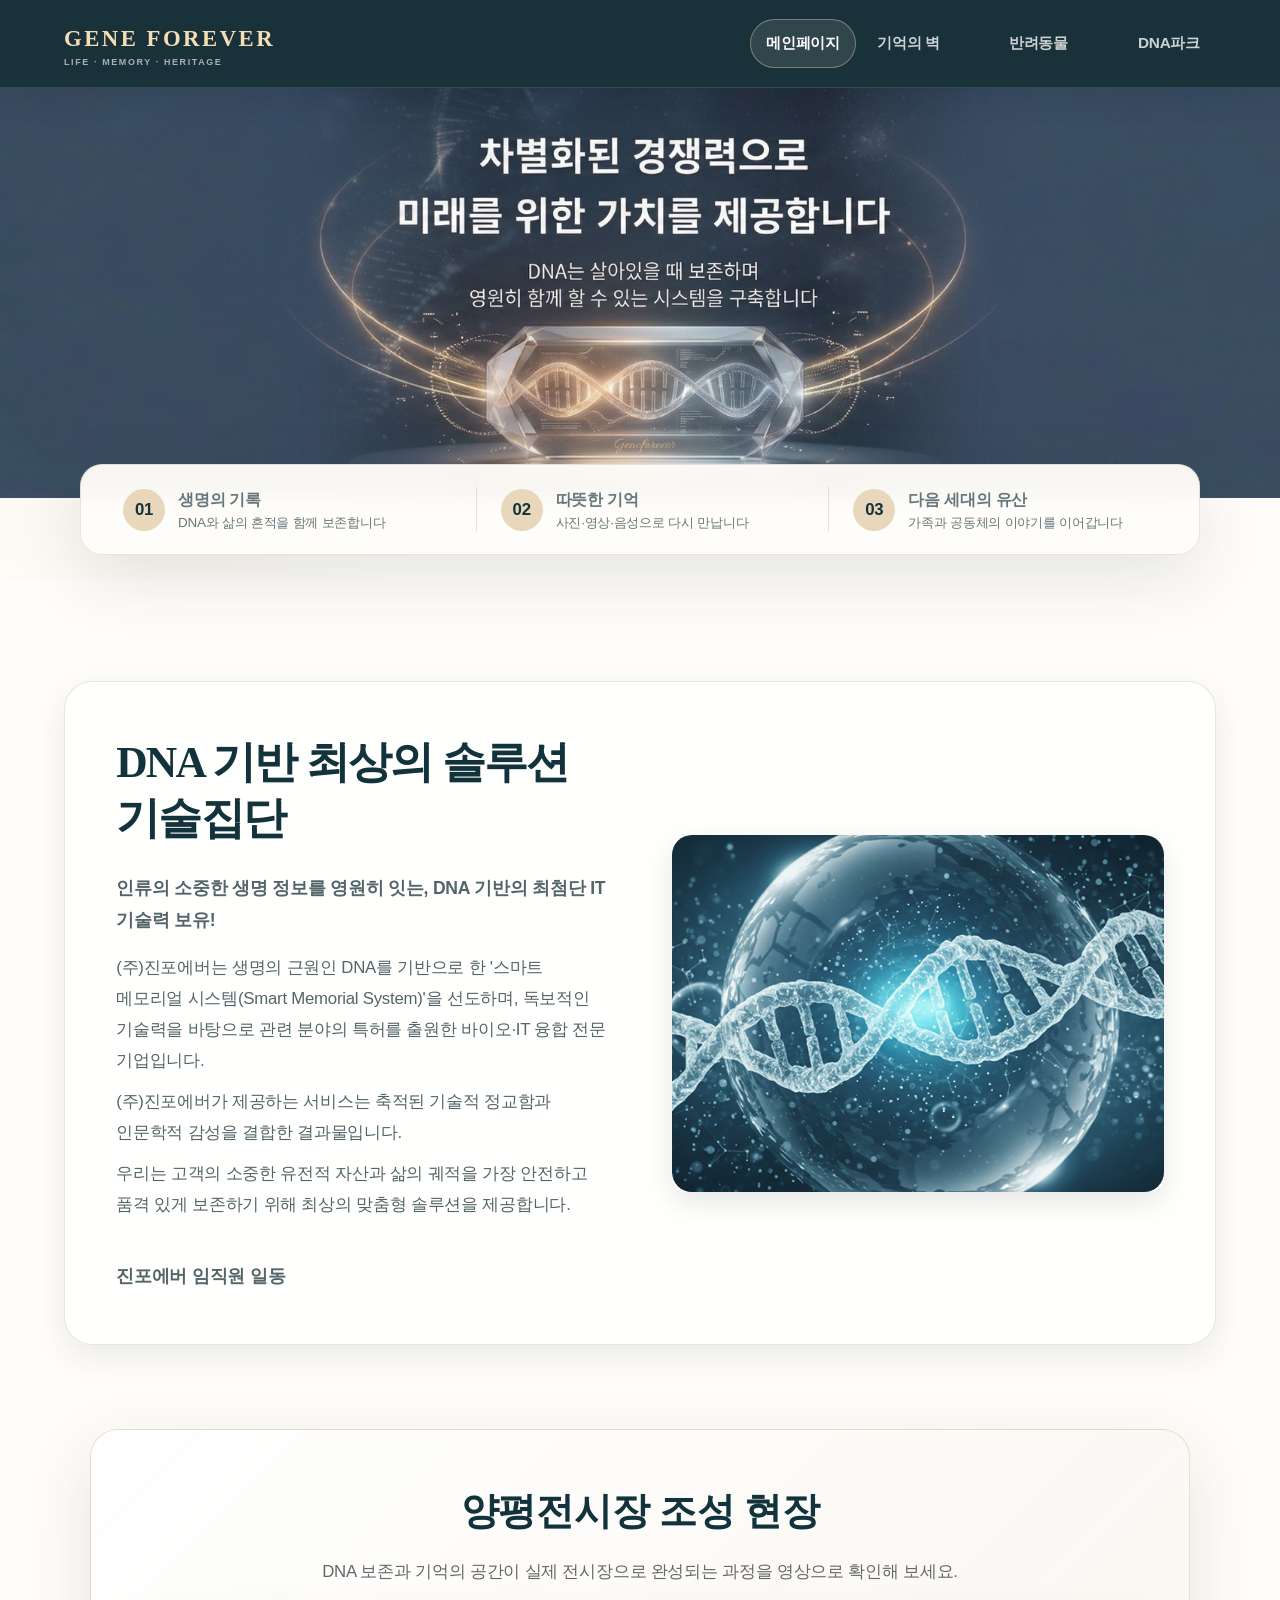
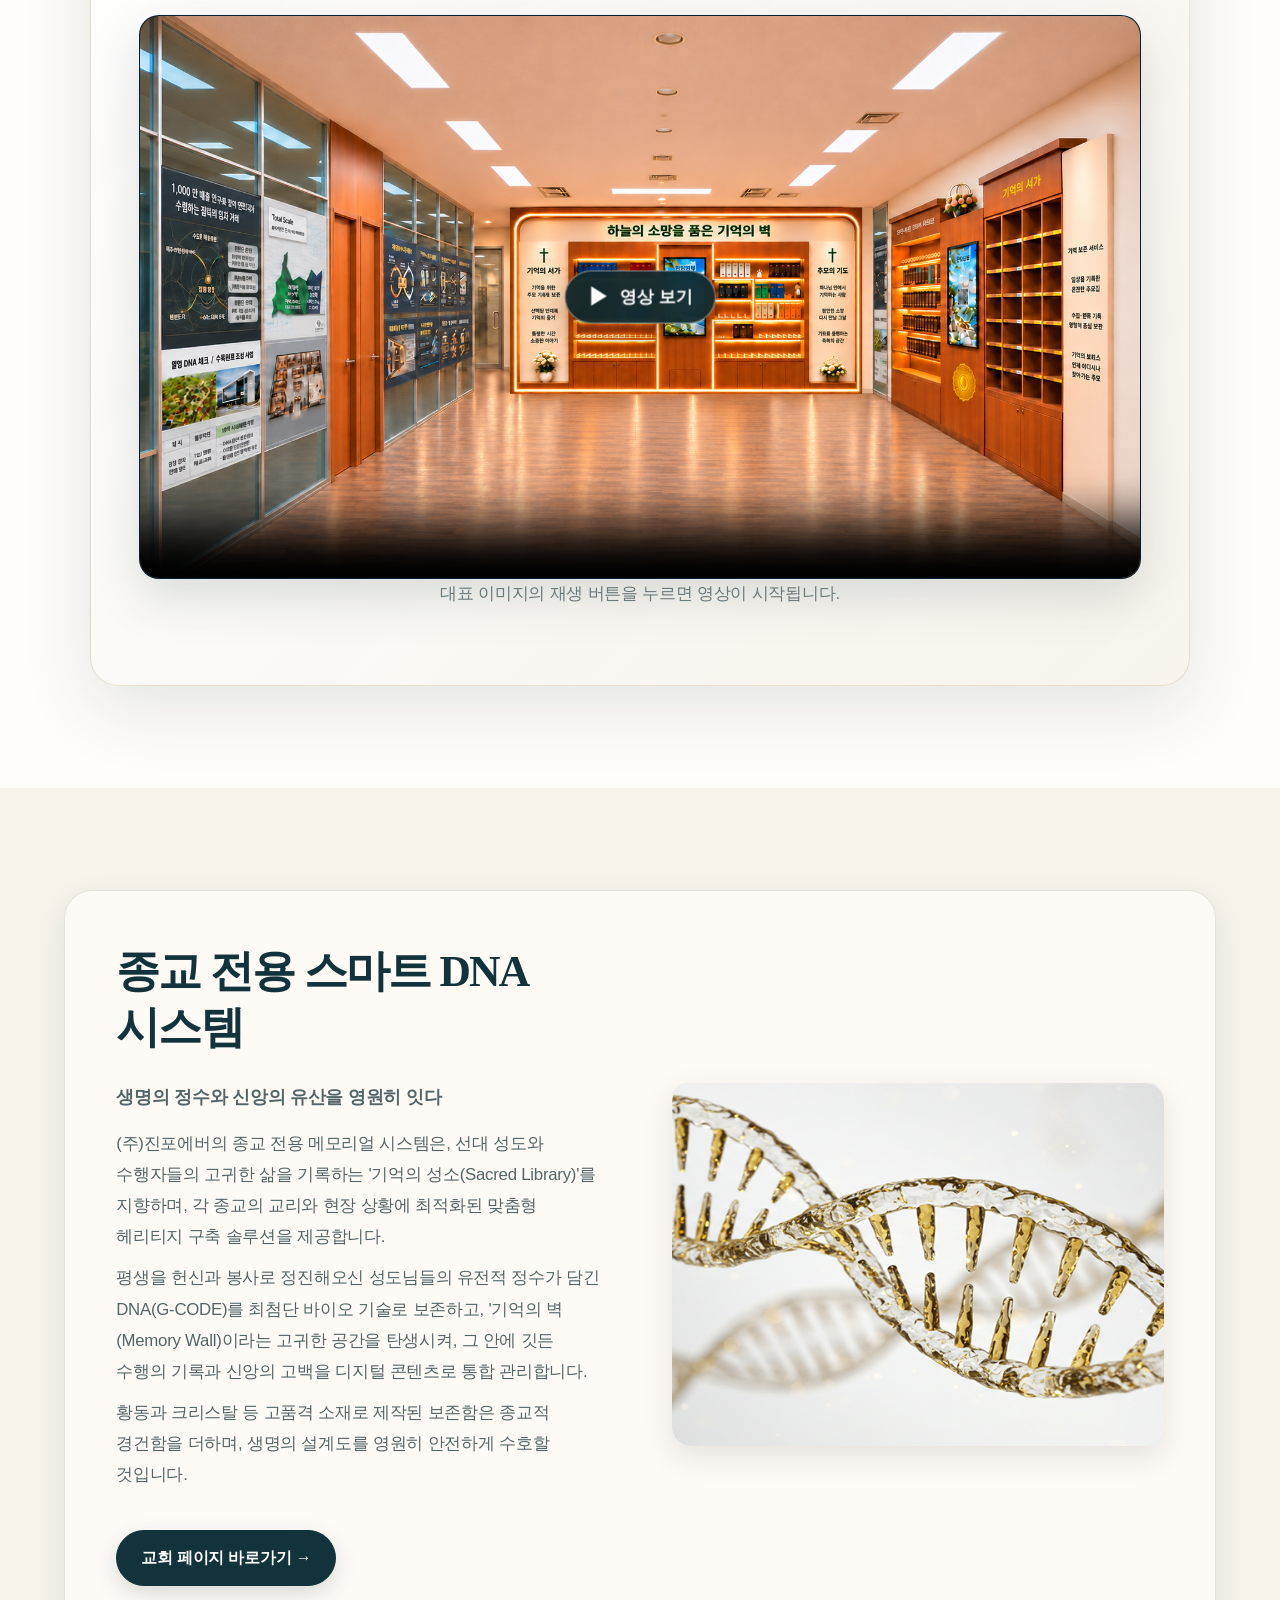
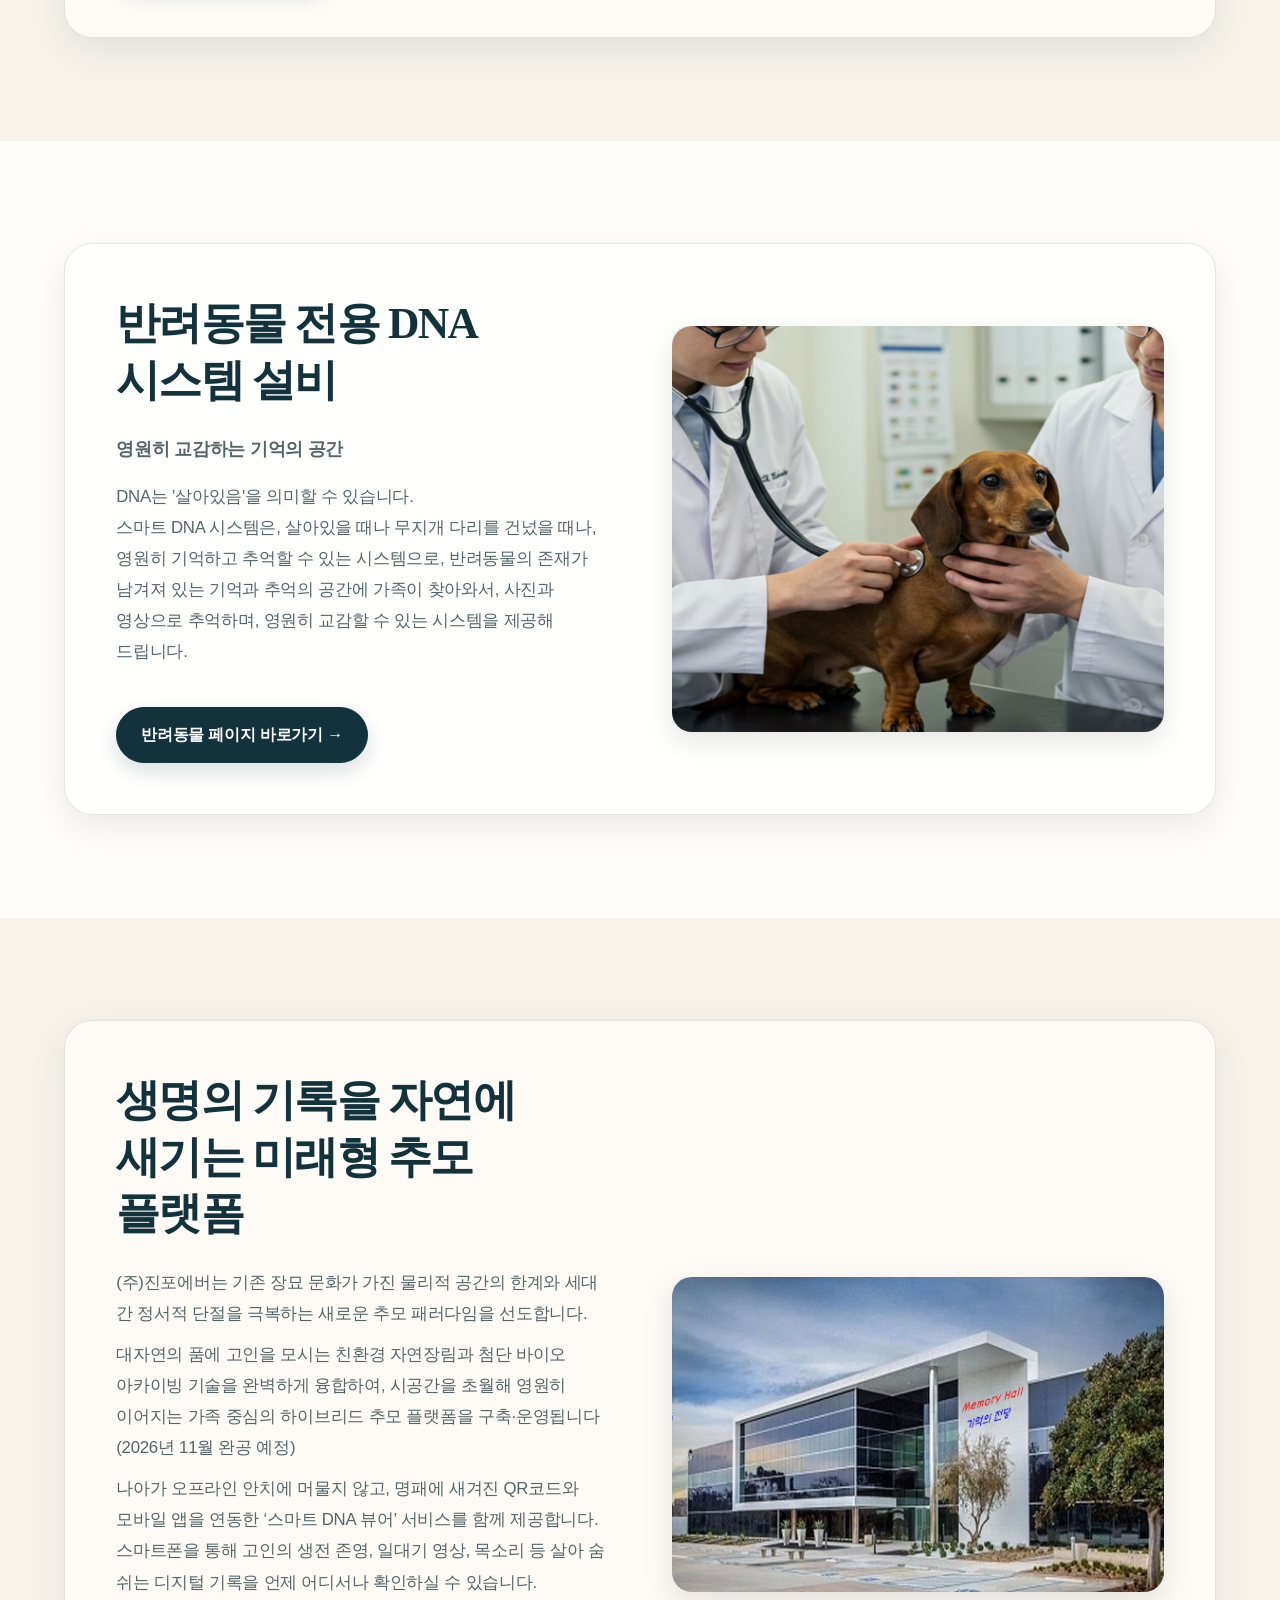
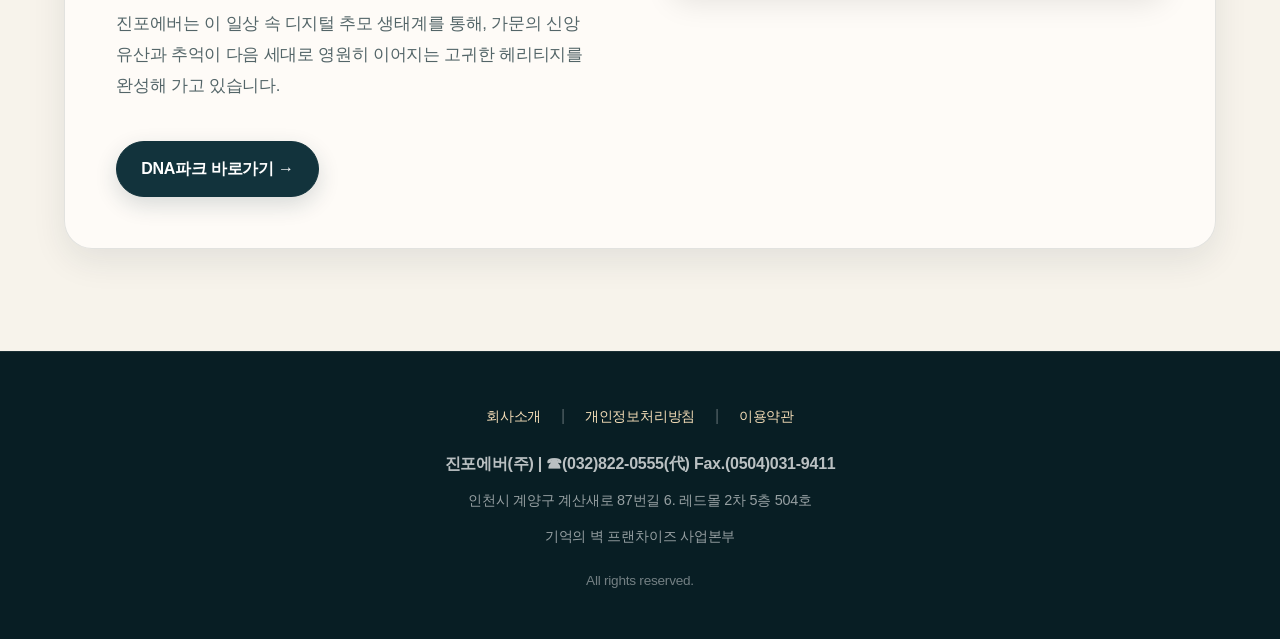
==== pages/index.html @ cd7dd0f2 "Compact temple preservation cards" ====
<!DOCTYPE html>
<html lang="ko">
<head>
    <meta charset="UTF-8">
    <meta name="viewport" content="width=device-width, initial-scale=1.0">
    <meta name="color-scheme" content="light">
    <title>메인페이지 | GENE FOREVER</title>
    <style>
        /* 기본 스타일 및 색상 정의 (기존 기독교 홈페이지 테마 유지) */
        :root {
            --primary-navy: #002347;
            --accent-gold: #C5A059;
            --text-dark: #333;
            --bg-light: #f8f9fa;
            --white: #ffffff;
        }

        * {
            margin: 0;
            padding: 0;
            box-sizing: border-box;
        }

        body {
            font-family: 'Pretendard', -apple-system, BlinkMacSystemFont, "Segoe UI", Roboto, "Helvetica Neue", Arial, sans-serif;
            line-height: 1.6;
            color: var(--text-dark);
            background-color: var(--white);
        }

        /* 헤더 섹션 */
        header {
            background-color: var(--primary-navy);
            padding: 1rem 5%;
            display: flex;
            justify-content: space-between;
            align-items: center;
            position: fixed;
            width: 100%;
            top: 0;
            z-index: 1000;
            box-shadow: 0 2px 10px rgba(0,0,0,0.1);
        }

        .logo {
            color: var(--accent-gold);
            font-size: 1.5rem; 
            font-weight: bold;
            text-decoration: none;
        }

        nav a {
            color: var(--white);
            text-decoration: none;
            margin-left: 2rem;
            font-size: 0.95rem;
            transition: color 0.3s;
        }

        nav a:hover {
            color: var(--accent-gold);
        }

        /* 메인 비주얼 (Hero) */
        .hero {
            width: 100%;
            padding-top: 70px; 
            background-color: #27374D; 
            text-align: center;
        }
        
        .hero img {
            width: 100%;
            height: auto;
            display: block;
        }

        /* 섹션 공통 스타일 */
        section {
            padding: 80px 10%;
        }

        .section-title {
            text-align: center;
            font-size: 2.2rem;
            color: var(--primary-navy);
            margin-bottom: 3rem;
            position: relative;
        }

        .section-title::after {
            content: '';
            display: block;
            width: 50px;
            height: 3px;
            background: var(--accent-gold);
            margin: 15px auto 0;
        }

        /* 소개 그리드 */
        .intro-grid {
            display: grid;
            grid-template-columns: 1fr 1fr;
            gap: 40px;
            align-items: center;
        }

        .intro-text h3 {
            color: var(--accent-gold);
            margin-bottom: 1rem;
            font-size: 1.5rem;
        }

        /* 대표 이미지와 재생 버튼을 보여주는 소개 영상 */
        .featured-video-block {
            max-width: 1100px;
            margin: 70px auto 0;
            text-align: center;
        }

        .featured-video-block h3 {
            color: var(--primary-navy);
            font-size: 2rem;
            margin-bottom: 12px;
            word-break: keep-all;
        }

        .featured-video-block > p {
            color: #666;
            font-size: 1.05rem;
            margin: 0 auto 28px;
            max-width: 760px;
            word-break: keep-all;
        }

        .featured-video-shell {
            position: relative;
            overflow: hidden;
            border-radius: 18px;
            background: #071c32;
            box-shadow: 0 14px 36px rgba(0, 35, 71, 0.16);
        }

        .featured-video {
            display: block;
            width: 100%;
            aspect-ratio: 16 / 9;
            background: #071c32;
            object-fit: contain;
        }

        .featured-video-play {
            position: absolute;
            top: 50%;
            left: 50%;
            transform: translate(-50%, -50%);
            display: inline-flex;
            align-items: center;
            gap: 10px;
            padding: 15px 24px;
            border: 2px solid rgba(255,255,255,0.75);
            border-radius: 999px;
            background: rgba(0, 35, 71, 0.88);
            color: #fff;
            font-size: 1.05rem;
            font-weight: bold;
            cursor: pointer;
            box-shadow: 0 8px 24px rgba(0,0,0,0.28);
            transition: transform 0.2s ease, background 0.2s ease;
        }

        .featured-video-play:hover {
            transform: translate(-50%, -50%) scale(1.04);
            background: rgba(197, 160, 89, 0.96);
        }

        .featured-video-play:focus-visible {
            outline: 3px solid #fff;
            outline-offset: 3px;
        }

        .featured-video-play[hidden] {
            display: none;
        }

        .featured-video-play-icon {
            font-size: 1.35rem;
            line-height: 1;
        }

        .featured-video-note {
            margin-top: 14px;
            color: #777;
            font-size: 0.92rem;
        }

        /* 💡 팝업(모달) 공통 스타일 추가 */
        .modal-overlay {
            display: none;
            position: fixed;
            top: 0;
            left: 0;
            width: 100%;
            height: 100%;
            background-color: rgba(0, 0, 0, 0.6);
            z-index: 9999;
            align-items: center;
            justify-content: center;
            opacity: 0;
            transition: opacity 0.3s ease;
        }

        .modal-overlay.show {
            display: flex;
            opacity: 1;
        }

        .modal-content {
            background-color: var(--white);
            padding: 40px;
            border-radius: 15px;
            width: 90%;
            max-width: 650px;
            max-height: 80vh;
            overflow-y: auto;
            position: relative;
            box-shadow: 0 20px 50px rgba(0,0,0,0.2);
            transform: translateY(-20px);
            transition: transform 0.3s ease;
        }

        .modal-overlay.show .modal-content {
            transform: translateY(0);
        }

        .modal-close {
            position: absolute;
            top: 20px;
            right: 25px;
            font-size: 2rem;
            color: #999;
            cursor: pointer;
            transition: color 0.3s;
            line-height: 1;
        }

        .modal-close:hover {
            color: var(--primary-navy);
        }

        .modal-body {
            font-size: 0.95rem;
            color: #555;
            line-height: 1.8;
            text-align: left;
        }

        .modal-body h4 {
            color: var(--primary-navy);
            margin-top: 25px;
            margin-bottom: 10px;
            font-size: 1.1rem;
        }

        /* 푸터 */
        footer {
            background-color: var(--primary-navy);
            color: var(--white);
            padding: 40px 10%;
            text-align: center;
        }

        @media (max-width: 768px) {
    /* 1. 헤더 영역을 세로(column)로 정렬하여 로고와 메뉴를 위아래로 분리 */
    header {
        flex-direction: column;
        padding: 15px 5%;
    }

    /* 2. 로고 하단 여백 추가 및 폰트 사이즈 미세조정 */
    .logo {
        margin-bottom: 12px;
        font-size: 1.4rem;
    }

    /* 3. 메뉴 링크들을 감싸서 중앙 정렬하고 겹치지 않게 gap 설정 */
    nav {
        display: flex;
        flex-wrap: wrap;
        justify-content: center;
        gap: 15px;
        width: 100%;
    }

    /* 4. 기존 PC 버전에 있던 왼쪽 여백 제거 */
    nav a {
        margin-left: 0;
    }

    /* 5. 헤더 높이가 커진 만큼 메인 이미지(hero)가 가려지지 않게 상단 여백 확보 */
    .hero {
        padding-top: 120px;
    }

    section {
        padding: 56px 5% !important;
    }

    section > div[style*="grid-template-columns"] {
        grid-template-columns: 1fr !important;
        gap: 24px !important;
    }

    section > div[style*="grid-template-columns"] h2 {
        font-size: 1.65rem !important;
        margin-bottom: 16px !important;
    }

    section > div[style*="grid-template-columns"] p {
        font-size: 1rem !important;
        line-height: 1.7 !important;
    }

    section > div[style*="grid-template-columns"] a[style*="inline-block"] {
        display: block !important;
        width: 100%;
        text-align: center;
    }

    footer > div {
        flex-wrap: wrap;
        gap: 10px !important;
    }

    .modal-content {
        padding: 28px 20px;
    }

    .featured-video-block {
        margin-top: 45px;
    }

    .featured-video-block h3 {
        font-size: 1.55rem;
    }

    /* 기존에 있던 다른 모바일 코드들(intro-grid 등)은 이 아래에 유지됩니다 */
    .intro-grid { grid-template-columns: 1fr !important; }
    .intro-grid.reverse { direction: ltr; }
}
    </style>
    <link rel="stylesheet" href="../assets/css/renewal.css?v=20261122-9">
</head>
<body class="renewal page-home">

    <header>
        <a href="index.html" class="logo">GENE FOREVER</a>
        <nav>
            <a href="#home" style="color: var(--accent-gold);">메인페이지</a>
            <details class="nav-memory">
                <summary>기억의 벽</summary>
                <div class="nav-memory-menu">
                    <a href="교회페이지.html">교회</a>
                    <a href="사찰페이지.html">사찰</a>
                </div>
            </details>
            <a href="반려동물.html">반려동물</a>
            <a href="DNA파크.html">DNA파크</a>
        </nav>
    </header>

    <div class="hero" id="home">
        <img src="../assets/images/브랜드dna앞부분.png" alt="차별화된 경쟁력으로 미래를 위한 가치를 제공합니다. 제네버는 살아 있을 때 DNA를 실물 형태로 보존하여 영원히 함께 할 수 있는 시스템을 설비해드립니다.">
    </div>

    <div class="trust-strip" aria-label="진포에버 핵심 가치">
        <div class="trust-item">
            <span class="trust-icon" aria-hidden="true">01</span>
            <span><strong>생명의 기록</strong><span>DNA와 삶의 흔적을 함께 보존합니다</span></span>
        </div>
        <div class="trust-item">
            <span class="trust-icon" aria-hidden="true">02</span>
            <span><strong>따뜻한 기억</strong><span>사진·영상·음성으로 다시 만납니다</span></span>
        </div>
        <div class="trust-item">
            <span class="trust-icon" aria-hidden="true">03</span>
            <span><strong>다음 세대의 유산</strong><span>가족과 공동체의 이야기를 이어갑니다</span></span>
        </div>
    </div>

    <!-- 기업 소개 -->
<section id="about" style="background-color: var(--white); padding: 80px 5%;">
        <div style="display: grid; grid-template-columns: 1fr 1fr; gap: 50px; align-items: center;">
            
            <div style="display: flex; flex-direction: column; justify-content: center;">
                <h2 style="font-size: 2.2rem; color: #000; margin-bottom: 25px; line-height: 1.4; font-weight: bold; word-break: keep-all;">
                    DNA 기반 최상의 솔루션 기술집단
                </h2>
                
                <p style="font-size: 1.1rem; font-weight: bold; color: #000; margin-bottom: 15px; word-break: keep-all;">
                    인류의 소중한 생명 정보를 영원히 잇는, DNA 기반의 최첨단 IT 기술력 보유!
                </p>
                
                <p style="font-size: 1.05rem; margin-bottom: 10px; line-height: 1.8; color: #333;">
                    (주)진포에버는 생명의 근원인 DNA를 기반으로 한 '스마트 메모리얼 시스템(Smart Memorial System)'을 선도하며, 독보적인 기술력을 바탕으로 관련 분야의 특허를 출원한 바이오·IT 융합 전문 기업입니다.
                </p>
                <p style="font-size: 1.05rem; margin-bottom: 10px; line-height: 1.8; color: #333;">
                    (주)진포에버가 제공하는 서비스는 축적된 기술적 정교함과 인문학적 감성을 결합한 결과물입니다.
                </p>
                <p style="font-size: 1.05rem; margin-bottom: 30px; line-height: 1.8; color: #333;">
                    우리는 고객의 소중한 유전적 자산과 삶의 궤적을 가장 안전하고 품격 있게 보존하기 위해 최상의 맞춤형 솔루션을 제공합니다.
                </p>
                
                <p style="font-size: 1.1rem; font-weight: bold; color: #000; margin-top: 10px;">
                    진포에버 임직원 일동
                </p>
            </div>

            <div style="border-radius: 15px; overflow: hidden; box-shadow: 0 10px 30px rgba(0,0,0,0.1);">
                <img src="../assets/images/dna_image1.png" alt="DNA 기반 최상의 솔루션 이미지" style="width: 100%; height: auto; display: block;">
            </div>

        </div>

        <div class="featured-video-block" aria-labelledby="showroom-video-title">
            <h3 id="showroom-video-title">양평전시장 조성 현장</h3>
            <p>DNA 보존과 기억의 공간이 실제 전시장으로 완성되는 과정을 영상으로 확인해 보세요.</p>
            <div class="featured-video-shell">
                <video class="featured-video" controls preload="none" playsinline
                       poster="../assets/images/yangpyeong-showroom-poster.png"
                       aria-label="양평전시장 조성 현장 영상"
                       onplay="this.nextElementSibling.hidden=true"
                       onended="this.nextElementSibling.hidden=false; this.load()">
                    <source src="../assets/videos/yangpyeong-showroom.mp4" type="video/mp4">
                    사용 중인 브라우저에서는 영상을 재생할 수 없습니다.
                </video>
                <button class="featured-video-play" type="button"
                        onclick="this.previousElementSibling.play()"
                        aria-label="양평전시장 조성 현장 영상 재생">
                    <span class="featured-video-play-icon" aria-hidden="true">▶</span>
                    <span>영상 보기</span>
                </button>
            </div>
            <p class="featured-video-note">대표 이미지의 재생 버튼을 누르면 영상이 시작됩니다.</p>
        </div>
    </section>

    <!-- 종교 전용 시스템 -->
<section id="religion" style="background-color: var(--bg-light); padding: 80px 5%;">
        <div style="display: grid; grid-template-columns: 1fr 1fr; gap: 50px; align-items: center;">
            
            <div style="display: flex; flex-direction: column; justify-content: center;">
                <h2 style="font-size: 2.2rem; color: #000; margin-bottom: 25px; line-height: 1.4; font-weight: bold; word-break: keep-all;">
                    종교 전용 스마트 DNA 시스템
                </h2>
                
                <p style="font-size: 1.1rem; font-weight: bold; color: #000; margin-bottom: 15px; word-break: keep-all;">
                    생명의 정수와 신앙의 유산을 영원히 잇다
                </p>
                
                <p style="font-size: 1.05rem; margin-bottom: 10px; line-height: 1.8; color: #333;">
                    (주)진포에버의 종교 전용 메모리얼 시스템은, 선대 성도와 수행자들의 고귀한 삶을 기록하는 '기억의 성소(Sacred Library)'를 지향하며, 각 종교의 교리와 현장 상황에 최적화된 맞춤형 헤리티지 구축 솔루션을 제공합니다.
                </p>
                <p style="font-size: 1.05rem; margin-bottom: 10px; line-height: 1.8; color: #333;">
                    평생을 헌신과 봉사로 정진해오신 성도님들의 유전적 정수가 담긴 DNA(G-CODE)를 최첨단 바이오 기술로 보존하고, '기억의 벽(Memory Wall)이라는 고귀한 공간을 탄생시켜, 그 안에 깃든 수행의 기록과 신앙의 고백을 디지털 콘텐츠로 통합 관리합니다.
                </p>
                <p style="font-size: 1.05rem; margin-bottom: 30px; line-height: 1.8; color: #333;">
                    황동과 크리스탈 등 고품격 소재로 제작된 보존함은 종교적 경건함을 더하며, 생명의 설계도를 영원히 안전하게 수호할 것입니다.
                </p>
                
                <div style="margin-top: 10px;">
                    <a href="교회페이지.html" style="display: inline-block; background-color: var(--accent-gold); color: var(--primary-navy); padding: 12px 30px; text-decoration: none; border-radius: 8px; font-weight: bold; transition: transform 0.3s;" onmouseover="this.style.transform='translateY(-3px)'" onmouseout="this.style.transform='translateY(0)'">
                        교회 페이지 바로가기 →
                    </a>
                </div>
            </div>

            <div style="border-radius: 15px; overflow: hidden; box-shadow: 0 10px 30px rgba(0,0,0,0.1); background-color: #eee;">
                <a href="교회페이지.html" style="display: block; width: 100%; height: 100%;">
                    <img src="../assets/images/dna_image2.png" alt="종교 전용 스마트 DNA 시스템 이미지" style="width: 100%; height: auto; display: block; object-fit: cover;" onerror="this.style.display='none'; this.parentNode.innerHTML='<span style=\'color: #999; display:block; padding:40px; text-align:center;\'>이미지 (dna_image2.png)</span>'">
                </a>
            </div>

        </div>
    </section>

    <!-- 반려동물 전용 시스템 -->
<section id="pet" style="background-color: var(--white); padding: 80px 5%;">
        <div style="display: grid; grid-template-columns: 1fr 1fr; gap: 50px; align-items: center;">
            
            <div style="display: flex; flex-direction: column; justify-content: center;">
                <h2 style="font-size: 2.2rem; color: #000; margin-bottom: 25px; line-height: 1.4; font-weight: bold; word-break: keep-all;">
                    반려동물 전용 DNA 시스템 설비
                </h2>
                
                <p style="font-size: 1.1rem; font-weight: bold; color: #000; margin-bottom: 15px; word-break: keep-all;">
                    영원히 교감하는 기억의 공간
                </p>
                
                <p style="font-size: 1.05rem; margin-bottom: 30px; line-height: 1.8; color: #333;">
                    DNA는 '살아있음'을 의미할 수 있습니다.<br>
                    스마트 DNA 시스템은, 살아있을 때나 무지개 다리를 건넜을 때나, 영원히 기억하고 추억할 수 있는 시스템으로, 반려동물의 존재가 남겨져 있는 기억과 추억의 공간에 가족이 찾아와서, 사진과 영상으로 추억하며, 영원히 교감할 수 있는 시스템을 제공해 드립니다.
                </p>
                
                <div style="margin-top: 10px;">
                    <a href="반려동물.html" style="display: inline-block; background-color: var(--accent-gold); color: var(--primary-navy); padding: 12px 30px; text-decoration: none; border-radius: 8px; font-weight: bold; transition: transform 0.3s;" onmouseover="this.style.transform='translateY(-3px)'" onmouseout="this.style.transform='translateY(0)'">
                        반려동물 페이지 바로가기 →
                    </a>
                </div>
            </div>

            <div style="border-radius: 15px; overflow: hidden; box-shadow: 0 10px 30px rgba(0,0,0,0.1); background-color: #eee;">
                <a href="반려동물.html" style="display: block; width: 100%; height: 100%;">
                    <img src="../assets/images/dna_image3.png" alt="반려동물 전용 스마트 DNA 시스템 이미지" style="width: 100%; height: auto; display: block; object-fit: cover;" onerror="this.style.display='none'; this.parentNode.innerHTML='<span style=\'color: #999; display:block; padding:40px; text-align:center;\'>이미지 (dna_image3.png)</span>'">
                </a>
            </div>

        </div>
    </section>

    <!-- DNA 파크 비전 -->
<section id="vision" style="background-color: var(--bg-light); padding: 80px 5%;">
        <div style="display: grid; grid-template-columns: 1fr 1fr; gap: 50px; align-items: center;">
            
            <div style="display: flex; flex-direction: column; justify-content: center;">
                <h2 style="font-size: 2.2rem; color: #000; margin-bottom: 25px; line-height: 1.4; font-weight: bold; word-break: keep-all;">
                    생명의 기록을 자연에 새기는 미래형 추모 플랫폼
                </h2>
                
                <p style="font-size: 1.05rem; margin-bottom: 10px; line-height: 1.8; color: #333;">
                    (주)진포에버는 기존 장묘 문화가 가진 물리적 공간의 한계와 세대 간 정서적 단절을 극복하는 새로운 추모 패러다임을 선도합니다.
                </p>
                <p style="font-size: 1.05rem; margin-bottom: 10px; line-height: 1.8; color: #333;">
                    대자연의 품에 고인을 모시는 친환경 자연장림과 첨단 바이오 아카이빙 기술을 완벽하게 융합하여, 시공간을 초월해 영원히 이어지는 가족 중심의 하이브리드 추모 플랫폼을 구축·운영됩니다(2026년 11월 완공 예정)
                </p>
                <p style="font-size: 1.05rem; margin-bottom: 10px; line-height: 1.8; color: #333;">
                    나아가 오프라인 안치에 머물지 않고, 명패에 새겨진 QR코드와 모바일 앱을 연동한 ‘스마트 DNA 뷰어’ 서비스를 함께 제공합니다.<br>
                    스마트폰을 통해 고인의 생전 존영, 일대기 영상, 목소리 등 살아 숨 쉬는 디지털 기록을 언제 어디서나 확인하실 수 있습니다.
                </p>
                <p style="font-size: 1.05rem; margin-bottom: 30px; line-height: 1.8; color: #333;">
                    진포에버는 이 일상 속 디지털 추모 생태계를 통해, 가문의 신앙 유산과 추억이 다음 세대로 영원히 이어지는 고귀한 헤리티지를 완성해 가고 있습니다.
                </p>
                
                <div style="margin-top: 10px;">
                    <a href="DNA파크.html" style="display: inline-block; background-color: var(--accent-gold); color: var(--primary-navy); padding: 12px 30px; text-decoration: none; border-radius: 8px; font-weight: bold; transition: transform 0.3s;" onmouseover="this.style.transform='translateY(-3px)'" onmouseout="this.style.transform='translateY(0)'">
                        DNA파크 바로가기 →
                    </a>
                </div>
            </div>

            <div style="border-radius: 15px; overflow: hidden; box-shadow: 0 10px 30px rgba(0,0,0,0.1); background-color: #eee;">
                <a href="DNA파크.html" style="display: block; width: 100%; height: 100%;">
                    <img src="../assets/images/memoryhall.png" alt="미래형 추모 플랫폼 이미지" style="width: 100%; height: auto; display: block; object-fit: cover;" onerror="this.style.display='none'; this.parentNode.innerHTML='<span style=\'color: #999; display:block; padding:40px; text-align:center;\'>이미지 (memoryhall.png)</span>'">
                </a>
            </div>

        </div>
    </section>

    <!-- 💡 통일된 푸터 및 약관 팝업 연동 -->
    <footer>
        <div style="display: flex; justify-content: center; align-items: center; gap: 20px; margin-bottom: 20px;">
            <a href="index.html#about" style="color: var(--accent-gold); text-decoration: none; font-size: 0.9rem;">회사소개</a>
            <span style="color: rgba(255,255,255,0.3);">|</span>
            <a href="#" onclick="openPrivacyModal(event)" style="color: var(--accent-gold); text-decoration: none; font-size: 0.9rem;">개인정보처리방침</a>
            <span style="color: rgba(255,255,255,0.3);">|</span>
            <a href="#" onclick="openTermsModal(event)" style="color: var(--accent-gold); text-decoration: none; font-size: 0.9rem;">이용약관</a>
        </div>
        <p style="margin-bottom: 10px; font-weight: bold;">진포에버(주) | ☎(032)822-0555(代) Fax.(0504)031-9411</p>
        <p style="margin-bottom: 10px; font-size: 0.9rem; opacity: 0.8;">인천시 계양구 계산새로 87번길 6. 레드몰 2차 5층 504호</p>
        <p style="margin-bottom: 20px; font-size: 0.9rem; opacity: 0.8;">기억의 벽 프랜차이즈 사업본부</p>
        <p style="font-size: 0.85rem; opacity: 0.6;">All rights reserved.</p>
    </footer>

    <!-- 💡 개인정보처리방침 모달 -->
    <div id="privacyModal" class="modal-overlay">
        <div class="modal-content">
            <span class="modal-close" onclick="closePrivacyModal()">&times;</span>
            <h2 style="color: var(--primary-navy); margin-bottom: 20px; text-align: center;">개인정보처리방침</h2>
            <div class="modal-body">
                <p><strong>진포에버(주)</strong>(이하 '회사'라 한다)는 개인정보 보호법 제30조에 따라 정보주체의 개인정보를 보호하고 이와 관련한 고충을 신속하고 원활하게 처리할 수 있도록 하기 위하여 다음과 같이 개인정보 처리방침을 수립·공개합니다.</p>
                <h4 style="color: var(--primary-navy); margin-top: 25px; margin-bottom: 10px; font-size: 1.1rem;">제1조(개인정보의 처리 목적)</h4>
                <p>회사는 다음의 목적을 위하여 개인정보를 처리합니다. 처리하고 있는 개인정보는 다음의 목적 이외의 용도로는 이용되지 않으며 이용 목적이 변경되는 경우에는 개인정보 보호법 제18조에 따라 별도의 동의를 받는 등 필요한 조치를 이행할 예정입니다.<br>
                1. 홈페이지 회원가입 및 관리<br>
                2. 재화 또는 서비스 제공<br>
                3. 마케팅 및 광고에의 활용</p>
                <h4 style="color: var(--primary-navy); margin-top: 25px; margin-bottom: 10px; font-size: 1.1rem;">제2조(개인정보의 처리 및 보유 기간)</h4>
                <p>① 회사는 법령에 따른 개인정보 보유·이용기간 또는 정보주체로부터 개인정보를 수집 시에 동의받은 개인정보 보유·이용기간 내에서 개인정보를 처리·보유합니다.<br>
                ② 각각의 개인정보 처리 및 보유 기간은 다음과 같습니다.<br>
                1. 홈페이지 회원가입 및 관리 : 사업자/단체 홈페이지 탈퇴시까지<br>
                2. 재화 또는 서비스 제공 : 재화·서비스 공급완료 및 요금결제·정산 완료시까지</p>
                <h4 style="color: var(--primary-navy); margin-top: 25px; margin-bottom: 10px; font-size: 1.1rem;">제3조(정보주체와 법정대리인의 권리·의무 및 그 행사방법)</h4>
                <p>① 정보주체는 회사에 대해 언제든지 개인정보 열람·정정·삭제·처리정지 요구 등의 권리를 행사할 수 있습니다.<br>
                ② 제1항에 따른 권리 행사는 회사에 대해 개인정보 보호법 시행령 제41조제1항에 따라 서면, 전자우편, 모사전송(FAX) 등을 통하여 하실 수 있으며 회사는 이에 대해 지체 없이 조치하겠습니다.</p>
                <h4 style="color: var(--primary-navy); margin-top: 25px; margin-bottom: 10px; font-size: 1.1rem;">제4조(처리하는 개인정보의 항목 작성)</h4>
                <p>회사는 다음의 개인정보 항목을 처리하고 있습니다.<br>
                - 필수항목 : 성명, 생년월일, 아이디, 비밀번호, 주소, 전화번호, 성별, 이메일, 신앙 정보(소속 교회 등)<br>
                - 선택항목 : 직업, 가족관계</p>
                <h4 style="color: var(--primary-navy); margin-top: 25px; margin-bottom: 10px; font-size: 1.1rem;">제5조(개인정보의 파기)</h4>
                <p>회사는 원칙적으로 개인정보 처리목적이 달성된 경우에는 지체없이 해당 개인정보 파기합니다. 파기의 절차, 기한 및 방법은 다음과 같습니다.<br>
                - 파기절차: 이용자가 입력한 정보는 목적 달성 후 별도의 DB에 옮겨져 내부 방침 및 기타 관련 법령에 따라 일정기간 저장된 후 혹은 즉시 파기됩니다.<br>
                - 파기방법: 전자적 파일 형태의 정보는 기록을 재생할 수 없는 기술적 방법을 사용합니다.</p>
                <h4 style="color: var(--primary-navy); margin-top: 25px; margin-bottom: 10px; font-size: 1.1rem;">제6조(개인정보 보호책임자)</h4>
                <p>회사는 개인정보 처리에 관한 업무를 총괄해서 책임지고, 개인정보 처리와 관련한 정보주체의 불만처리 및 피해구제 등을 위하여 아래와 같이 개인정보 보호책임자를 지정하고 있습니다.<br>
                ▶ 개인정보 보호책임자<br>
                성명 : OOO<br>
                직책 : OOO<br>
                연락처 : 032-822-0555, email@geneforever.com</p>
            </div>
        </div>
    </div>

    <!-- 💡 이용약관 모달 -->
    <div id="termsModal" class="modal-overlay">
        <div class="modal-content">
            <span class="modal-close" onclick="closeTermsModal()">&times;</span>
            <h2 style="color: var(--primary-navy); margin-bottom: 20px; text-align: center;">이용약관</h2>
            <div class="modal-body">
                <p><strong>진포에버(주)</strong>(이하 '회사'라 합니다)의 서비스 이용약관은 다음과 같습니다.</p>
                <h4 style="color: var(--primary-navy); margin-top: 25px; margin-bottom: 10px; font-size: 1.1rem;">제1조 (목적)</h4>
                <p>본 약관은 회사가 제공하는 스마트 메모리얼 시스템(DNA 보존 및 디지털 아카이브) 및 관련 제반 서비스의 이용과 관련하여 회사와 회원 간의 권리, 의무 및 책임사항, 기타 필요한 사항을 규정함을 목적으로 합니다.</p>
                <h4 style="color: var(--primary-navy); margin-top: 25px; margin-bottom: 10px; font-size: 1.1rem;">제2조 (서비스의 제공)</h4>
                <p>회사는 다음과 같은 서비스를 제공합니다.<br>
                1. DNA 및 생체정보(케라틴 등)의 추출 및 보존 서비스<br>
                2. 디지털 데이터(사진, 영상, 약력 등)의 아카이빙 및 스마트 뷰어 서비스<br>
                3. 기타 회사가 추가 개발하거나 제휴계약 등을 통해 회원에게 제공하는 일체의 서비스</p>
                <h4 style="color: var(--primary-navy); margin-top: 25px; margin-bottom: 10px; font-size: 1.1rem;">제3조 (이용계약의 체결)</h4>
                <p>① 이용계약은 회원이 되고자 하는 자가 본 약관의 내용에 대하여 동의를 한 다음 서비스 가입 및 이용 신청을 하고 회사가 이러한 신청에 대하여 승낙함으로써 체결됩니다.<br>
                ② 회사는 허위 정보 기재, 부정한 목적의 신청 등 상당한 이유가 있는 경우 승낙을 유보하거나 거절할 수 있습니다.</p>
                <h4 style="color: var(--primary-navy); margin-top: 25px; margin-bottom: 10px; font-size: 1.1rem;">제4조 (회원의 의무)</h4>
                <p>① 회원은 관계법령, 본 약관의 규정, 이용안내 및 서비스와 관련하여 공지한 주의사항 등을 준수하여야 하며, 기타 회사의 업무에 방해되는 행위를 하여서는 안 됩니다.<br>
                ② 회원은 제공받은 계정 및 접속 QR코드(또는 인증 정보)를 제3자에게 양도, 대여할 수 없으며, 이에 대한 관리 책임은 회원에게 있습니다.</p>
                <h4 style="color: var(--primary-navy); margin-top: 25px; margin-bottom: 10px; font-size: 1.1rem;">제5조 (계약 해지 및 환불)</h4>
                <p>① 회원은 언제든지 서비스 이용계약 해지를 신청할 수 있으며, 회사는 관련 법령이 정하는 바에 따라 이를 즉시 처리하여야 합니다.<br>
                ② DNA 보존 작업이 개시된 이후에는 작업 특성상 실비용이 공제된 후 환불되거나 환불이 제한될 수 있으며, 상세한 환불 규정은 별도의 서비스 계약서에 따릅니다.</p>
                <h4 style="color: var(--primary-navy); margin-top: 25px; margin-bottom: 10px; font-size: 1.1rem;">제6조 (면책 조항)</h4>
                <p>① 회사는 천재지변 또는 이에 준하는 불가항력으로 인하여 서비스를 제공할 수 없는 경우에는 서비스 제공에 관한 책임이 면제됩니다.<br>
                ② 회사는 회원의 귀책사유로 인한 서비스 이용의 장애에 대하여는 책임을 지지 않습니다.</p>
            </div>
        </div>
    </div>

    <!-- 💡 스크립트 영역 (두 개의 팝업 기능 모두 통합) -->
    <script>
        const privacyModal = document.getElementById('privacyModal');
        
        function openPrivacyModal(event) {
            event.preventDefault(); 
            privacyModal.style.display = 'flex';
            setTimeout(() => { privacyModal.classList.add('show'); }, 10);
        }

        function closePrivacyModal() {
            privacyModal.classList.remove('show');
            setTimeout(() => { privacyModal.style.display = 'none'; }, 300); 
        }

        const termsModal = document.getElementById('termsModal');
        
        function openTermsModal(event) {
            event.preventDefault(); 
            termsModal.style.display = 'flex';
            setTimeout(() => { termsModal.classList.add('show'); }, 10);
        }

        function closeTermsModal() {
            termsModal.classList.remove('show');
            setTimeout(() => { termsModal.style.display = 'none'; }, 300); 
        }

        // 모달창 바깥쪽 어두운 배경 클릭 시 두 팝업 모두 닫기 적용
        window.addEventListener('click', (event) => {
            if (event.target === privacyModal) {
                closePrivacyModal();
            }
            if (event.target === termsModal) {
                closeTermsModal();
            }
        });

        const sections = document.querySelectorAll("section, .hero");
        const navLinks = document.querySelectorAll("nav a");

        const observerOptions = {
            root: null,
            rootMargin: '0px',
            threshold: 0.6
        };

        const observer = new IntersectionObserver((entries) => {
            entries.forEach(entry => {
                if (entry.isIntersecting) {
                    const id = entry.target.getAttribute("id") || "home";
                    navLinks.forEach(link => {
                        link.style.color = "";
                        if (link.getAttribute("href") === `#${id}`) {
                            link.style.color = "var(--accent-gold)";
                        }
                    });
                }
            });
        }, observerOptions);

        sections.forEach(section => observer.observe(section));
    </script>
</body>
</html>
---- assets/css/renewal.css ----
:root {
    --renewal-ink: #183239;
    --renewal-navy: #12333c;
    --renewal-navy-deep: #0b252c;
    --renewal-forest: #3e6658;
    --renewal-gold: #b68a52;
    --renewal-gold-soft: #e8d7bb;
    --renewal-cream: #f7f3eb;
    --renewal-paper: #fffdf9;
    --renewal-mist: #edf3f0;
    --renewal-line: rgba(24, 50, 57, 0.12);
    --renewal-shadow: 0 22px 70px rgba(21, 48, 55, 0.12);
    --renewal-shadow-soft: 0 12px 34px rgba(21, 48, 55, 0.09);
}

* { box-sizing: border-box; }

html { scroll-behavior: smooth; }

body.renewal {
    margin: 0;
    color: var(--renewal-ink);
    background:
        radial-gradient(circle at 10% 5%, rgba(232, 215, 187, 0.28), transparent 25rem),
        var(--renewal-paper);
    font-family: "Pretendard", "Noto Sans KR", "Apple SD Gothic Neo", "Malgun Gothic", sans-serif;
    line-height: 1.75;
    letter-spacing: -0.015em;
    word-break: keep-all;
}

body.renewal img { max-width: 100%; }

body.renewal a { text-underline-offset: 0.18em; }

body.renewal header {
    position: sticky !important;
    top: 0;
    z-index: 1000;
    min-height: 76px;
    padding: 0 5vw !important;
    display: flex !important;
    align-items: center;
    justify-content: space-between;
    gap: 28px;
    color: #fff;
    background: rgba(11, 37, 44, 0.94) !important;
    border-bottom: 1px solid rgba(255, 255, 255, 0.12);
    box-shadow: 0 8px 28px rgba(7, 28, 34, 0.13);
    backdrop-filter: blur(16px);
}

body.renewal .logo {
    position: relative;
    flex: 0 0 auto;
    padding: 19px 0 17px;
    color: #f4ddb7 !important;
    font-family: Georgia, "Times New Roman", serif;
    font-size: clamp(1.1rem, 2vw, 1.42rem) !important;
    font-weight: 700;
    letter-spacing: 0.11em !important;
    text-decoration: none;
}

body.renewal .logo::after {
    content: "LIFE · MEMORY · HERITAGE";
    display: block;
    margin-top: -4px;
    color: rgba(255,255,255,.62);
    font-family: Arial, sans-serif;
    font-size: .56rem;
    font-weight: 600;
    letter-spacing: .18em;
}

body.renewal header nav {
    display: flex !important;
    align-items: center;
    justify-content: flex-end;
    gap: 6px !important;
}

body.renewal header nav a {
    position: relative;
    padding: 10px 15px !important;
    color: rgba(255,255,255,.78) !important;
    border: 1px solid transparent;
    border-radius: 999px;
    font-size: .96rem;
    font-weight: 650 !important;
    text-decoration: none;
    transition: color .2s ease, background .2s ease, border-color .2s ease;
}

body.renewal header nav .nav-memory {
    position: relative;
    flex: 0 0 auto;
}

body.renewal header nav .nav-memory summary {
    padding: 9px 14px;
    color: rgba(255,255,255,.78);
    border: 1px solid transparent;
    border-radius: 999px;
    font-size: .92rem;
    font-weight: 650;
    cursor: pointer;
    list-style: none;
    transition: color .2s ease, background .2s ease, border-color .2s ease;
}

body.renewal header nav .nav-memory summary::-webkit-details-marker { display: none; }

body.renewal header nav .nav-memory summary:hover,
body.renewal header nav .nav-memory[open] summary,
body.page-church header nav .nav-memory summary,
body.page-temple header nav .nav-memory summary {
    color: #fff;
    background: rgba(255,255,255,.1);
    border-color: rgba(244, 221, 183, .38);
}

body.renewal header nav .nav-memory-menu {
    position: absolute;
    top: calc(100% + 7px);
    left: 50%;
    z-index: 1100;
    display: inline-flex !important;
    align-items: center;
    justify-content: center;
    width: max-content;
    min-width: 0;
    padding: 0;
    gap: 6px !important;
    transform: translateX(-50%);
    background: transparent;
    border: 0;
    box-shadow: none;
}

body.renewal header nav .nav-memory-menu a {
    display: block;
    flex: 0 0 auto;
    margin: 0 !important;
    padding: 7px 10px !important;
    color: rgba(255,255,255,.9) !important;
    background: #17363a;
    border: 1px solid rgba(244, 221, 183, .32);
    border-radius: 999px;
    font-size: .875rem;
    white-space: nowrap;
    box-shadow: 0 8px 20px rgba(0,0,0,.2);
}

body.renewal header nav .nav-memory-menu a:hover {
    color: #17363a !important;
    background: #f4ddb7;
    border-color: #f4ddb7;
}

body.renewal header nav a:hover,
body.page-home header nav a[href="#home"],
body.page-church header nav a[href="교회페이지.html"],
body.page-pet header nav a[href="반려동물.html"],
body.page-dna header nav a[href="DNA파크.html"] {
    color: #fff !important;
    background: rgba(255,255,255,.1);
    border-color: rgba(244, 221, 183, .38);
}

body.renewal .hero {
    position: relative;
    isolation: isolate;
    overflow: hidden;
    width: 100%;
    min-height: clamp(430px, 52vw, 680px);
    margin: 0 !important;
    padding: clamp(110px, 12vw, 165px) max(6vw, 24px) 90px !important;
    display: flex !important;
    flex-direction: column;
    align-items: flex-start !important;
    justify-content: center !important;
    color: #fff;
    text-align: left !important;
    background-position: center !important;
    background-size: cover !important;
}

body.renewal .hero::before {
    content: "";
    position: absolute;
    inset: 0;
    z-index: -1;
    background:
        linear-gradient(90deg, rgba(7, 28, 34, .86) 0%, rgba(7, 28, 34, .58) 48%, rgba(7, 28, 34, .12) 100%),
        linear-gradient(0deg, rgba(7, 28, 34, .25), transparent 48%);
}

body.renewal .hero h1 {
    max-width: 840px;
    margin: 0 0 22px !important;
    color: #fff !important;
    font-family: Georgia, "Noto Serif KR", serif;
    font-size: clamp(2.35rem, 5.5vw, 4.65rem) !important;
    font-weight: 650 !important;
    line-height: 1.18 !important;
    letter-spacing: -.045em !important;
    text-shadow: 0 8px 34px rgba(0,0,0,.24);
}

body.renewal .hero > p {
    max-width: 720px;
    margin: 0 0 26px !important;
    color: rgba(255,255,255,.88) !important;
    font-size: clamp(1rem, 1.5vw, 1.22rem) !important;
    line-height: 1.8;
}

body.page-church .hero {
    background-image: url("../images/pray.jpg") !important;
}

body.page-pet .hero {
    background-image: url("../images/petmemorywall.png") !important;
    background-position: center 45% !important;
}

body.renewal .hero-highlights {
    display: flex !important;
    flex-wrap: wrap;
    justify-content: flex-start !important;
    gap: 9px !important;
    margin-top: 4px !important;
}

body.renewal .hero-chip {
    padding: 9px 14px !important;
    color: #fff !important;
    background: rgba(255,255,255,.11) !important;
    border: 1px solid rgba(255,255,255,.28) !important;
    border-radius: 999px !important;
    box-shadow: none !important;
    backdrop-filter: blur(10px);
    font-size: .9rem !important;
    font-weight: 600;
}

body.page-home .hero,
body.page-dna .hero {
    min-height: 0;
    padding: 0 !important;
    display: block !important;
    background: var(--renewal-navy-deep) !important;
}

body.page-home .hero::before,
body.page-dna .hero::before { display: none; }

body.page-home .hero img,
body.page-dna .hero img {
    width: 100%;
    min-height: clamp(300px, 32vw, 550px);
    max-height: 650px;
    display: block;
    object-fit: cover;
    object-position: center;
}

.trust-strip {
    position: relative;
    z-index: 3;
    width: min(1120px, calc(100% - 32px));
    margin: -34px auto 24px;
    padding: 22px clamp(22px, 4vw, 42px);
    display: grid;
    grid-template-columns: repeat(3, 1fr);
    gap: 24px;
    color: var(--renewal-ink);
    background: rgba(255,253,249,.96);
    border: 1px solid rgba(182,138,82,.23);
    border-radius: 22px;
    box-shadow: var(--renewal-shadow);
    backdrop-filter: blur(12px);
}

.trust-item {
    display: flex;
    align-items: center;
    gap: 13px;
}

.trust-item + .trust-item {
    padding-left: 24px;
    border-left: 1px solid var(--renewal-line);
}

.trust-icon {
    flex: 0 0 42px;
    width: 42px;
    height: 42px;
    display: grid;
    place-items: center;
    color: var(--renewal-navy);
    background: var(--renewal-gold-soft);
    border-radius: 50%;
    font-size: 1.05rem;
    font-weight: 800;
}

.trust-item strong { display: block; font-size: 1rem; line-height: 1.35; }
.trust-item span:last-child { display: block; margin-top: 2px; color: #65777a; font-size: .84rem; line-height: 1.45; }

.religion-switch {
    padding: 34px max(5vw, 24px) !important;
    background: var(--renewal-paper) !important;
}

.religion-switch-grid {
    width: min(920px, 100%);
    margin: 0 auto;
    display: grid;
    grid-template-columns: repeat(2, minmax(0, 1fr));
    gap: 14px;
}

.religion-switch-card {
    min-height: 98px;
    padding: 20px 24px;
    display: flex;
    align-items: center;
    justify-content: space-between;
    gap: 18px;
    color: var(--renewal-ink) !important;
    background: #fff;
    border: 1px solid var(--renewal-line);
    border-radius: 18px;
    box-shadow: var(--renewal-shadow-soft);
    text-decoration: none;
}

.religion-switch-card strong {
    display: block;
    color: var(--renewal-navy);
    font-size: 1.08rem;
}

.religion-switch-card span {
    display: block;
    margin-top: 3px;
    color: #68797c;
    font-size: .9rem;
}

.religion-switch-card.active {
    color: #fff !important;
    background: var(--renewal-navy);
    border-color: var(--renewal-navy);
}

.religion-switch-card.active strong,
.religion-switch-card.active span { color: #fff; }

.religion-switch-card::after {
    content: "보기";
    flex: 0 0 auto;
    padding: 7px 11px;
    color: var(--renewal-navy);
    background: var(--renewal-gold-soft);
    border-radius: 999px;
    font-size: .78rem;
    font-weight: 750;
}

.religion-switch-card.active::after {
    content: "현재 페이지";
    color: #fff;
    background: rgba(255,255,255,.14);
}

body.renewal section {
    position: relative;
    padding: clamp(72px, 8vw, 112px) max(5vw, 24px) !important;
    overflow: hidden;
}

body.renewal section:nth-of-type(odd) { background-color: var(--renewal-paper) !important; }
body.renewal section:nth-of-type(even) { background-color: var(--renewal-cream) !important; }

body.renewal section > * {
    width: min(1180px, 100%);
    margin-left: auto;
    margin-right: auto;
}

body.renewal .section-title,
body.renewal section > h2,
body.renewal section h2 {
    color: var(--renewal-navy) !important;
    font-family: Georgia, "Noto Serif KR", serif;
    font-size: clamp(2rem, 3.6vw, 3.15rem) !important;
    line-height: 1.28 !important;
    letter-spacing: -.04em !important;
}

body.renewal .section-title::before,
body.renewal section > h2::before {
    content: "GENE FOREVER";
    display: block;
    margin-bottom: 10px;
    color: var(--renewal-gold);
    font-family: Arial, sans-serif;
    font-size: .72rem;
    font-weight: 800;
    letter-spacing: .22em;
}

body.renewal .section-subtitle,
body.renewal section > p {
    color: #5b6d70 !important;
    font-size: clamp(1rem, 1.4vw, 1.13rem) !important;
    line-height: 1.85 !important;
}

body.page-home section > div:first-child[style*="grid"] {
    padding: clamp(28px, 4vw, 56px) !important;
    gap: clamp(28px, 5vw, 72px) !important;
    background: rgba(255,255,255,.72);
    border: 1px solid var(--renewal-line);
    border-radius: 28px;
    box-shadow: var(--renewal-shadow-soft);
}

body.page-home section:nth-of-type(even) > div:first-child[style*="grid"] {
    background: rgba(255,253,249,.82);
}

body.page-home section h2[style] {
    color: var(--renewal-navy) !important;
    font-family: Georgia, "Noto Serif KR", serif;
    font-size: clamp(1.9rem, 3.4vw, 2.8rem) !important;
    line-height: 1.3 !important;
}

body.page-home section p[style] { color: #536568 !important; line-height: 1.85 !important; }

body.page-home section a[style*="background-color"] {
    padding: 13px 24px !important;
    color: #fff !important;
    background: var(--renewal-navy) !important;
    border: 1px solid var(--renewal-navy) !important;
    border-radius: 999px !important;
    box-shadow: 0 8px 22px rgba(18, 51, 60, .16);
}

body.page-home section img {
    border-radius: 20px;
}

body.renewal .intro-grid,
body.renewal .viewer-custom-layout {
    gap: clamp(28px, 5vw, 64px) !important;
    align-items: center !important;
}

body.renewal .intro-text,
body.renewal .viewer-box {
    color: #41575b;
}

body.renewal .quick-grid,
body.renewal .card-container,
body.renewal .step-grid,
body.renewal .process-container {
    gap: 20px !important;
}

body.renewal .quick-card,
body.renewal .card,
body.renewal .step-card,
body.renewal .process-step,
body.renewal .viewer-item {
    position: relative;
    overflow: hidden;
    padding: clamp(26px, 3vw, 38px) !important;
    color: var(--renewal-ink) !important;
    background: rgba(255,255,255,.88) !important;
    border: 1px solid var(--renewal-line) !important;
    border-radius: 22px !important;
    box-shadow: var(--renewal-shadow-soft) !important;
    transform: none !important;
    transition: transform .25s ease, box-shadow .25s ease !important;
}

body.renewal .quick-card:hover,
body.renewal .card:hover,
body.renewal .step-card:hover,
body.renewal .process-step:hover {
    transform: translateY(-4px) !important;
    box-shadow: var(--renewal-shadow) !important;
}

body.renewal .quick-card::before,
body.renewal .card::before,
body.renewal .step-card::before,
body.renewal .process-step::before {
    content: "";
    position: absolute;
    inset: 0 auto 0 0;
    width: 4px;
    background: linear-gradient(var(--renewal-gold), var(--renewal-forest));
}

body.renewal .quick-card h4,
body.renewal .card h4,
body.renewal .step-card h4,
body.renewal .process-step h4 {
    color: var(--renewal-navy) !important;
    font-size: 1.2rem !important;
}

body.renewal .quick-card p,
body.renewal .card p,
body.renewal .step-card p,
body.renewal .process-step p { color: #5a6a6d !important; }

body.page-church .quick-grid,
body.page-temple .quick-grid {
    width: min(880px, 100%);
    margin: 28px auto 0;
    display: grid;
    grid-template-columns: repeat(3, minmax(0, 1fr));
    gap: 12px !important;
}

body.page-church .quick-card,
body.page-temple .quick-card {
    padding: 18px 17px !important;
    border-radius: 16px !important;
    text-align: left;
}

body.page-church .quick-card h4,
body.page-temple .quick-card h4 {
    margin-bottom: 7px;
    font-size: 1rem !important;
}

body.page-church .quick-card p,
body.page-temple .quick-card p {
    font-size: .9rem;
    line-height: 1.55;
}

body.page-temple #meaning .card-container,
body.page-temple #preservation .card-container {
    width: min(760px, 100%);
    margin: 28px auto 0;
    display: grid;
    grid-template-columns: 1fr;
    gap: 10px !important;
}

body.page-temple #meaning .card,
body.page-temple #preservation .card {
    padding: 16px 22px !important;
    border-radius: 16px !important;
}

body.page-temple #meaning .card h4,
body.page-temple #preservation .card h4 {
    margin: 0 0 6px;
    font-size: 1.2rem !important;
}

body.page-temple #meaning .card p,
body.page-temple #preservation .card p {
    margin: 0;
    font-size: 1rem;
    line-height: 1.5;
}

body.renewal .card-icon,
body.renewal .step-number {
    color: var(--renewal-navy) !important;
    background: var(--renewal-gold-soft) !important;
    border-color: rgba(182,138,82,.35) !important;
}

body.renewal .featured-video-block {
    margin-top: clamp(44px, 7vw, 84px) !important;
    padding: clamp(24px, 4vw, 48px) !important;
    color: var(--renewal-ink) !important;
    background:
        linear-gradient(135deg, rgba(255,255,255,.96), rgba(247,243,235,.93)) !important;
    border: 1px solid rgba(182,138,82,.26) !important;
    border-radius: 28px !important;
    box-shadow: var(--renewal-shadow) !important;
}

body.renewal .featured-video-block h2,
body.renewal .featured-video-block h3 {
    color: var(--renewal-navy) !important;
    font-family: Georgia, "Noto Serif KR", serif;
    font-size: clamp(1.75rem, 3vw, 2.45rem) !important;
}

body.renewal .featured-video-shell {
    overflow: hidden;
    border: 1px solid rgba(18,51,60,.14) !important;
    border-radius: 20px !important;
    box-shadow: 0 18px 50px rgba(18,51,60,.15) !important;
}

body.renewal .featured-video {
    width: 100%;
    display: block;
    background: #071b20;
}

body.renewal .featured-video-play {
    padding: 14px 22px !important;
    color: #fff !important;
    background: rgba(11,37,44,.9) !important;
    border: 1px solid rgba(255,255,255,.42) !important;
    border-radius: 999px !important;
    box-shadow: 0 12px 36px rgba(0,0,0,.26) !important;
    backdrop-filter: blur(10px);
}

body.renewal .featured-video-note { color: #738083 !important; }

body.renewal .comparison-container,
body.renewal .mission-table,
body.renewal .qa-container {
    overflow: hidden;
    background: rgba(255,255,255,.92) !important;
    border: 1px solid var(--renewal-line) !important;
    border-radius: 24px !important;
    box-shadow: var(--renewal-shadow-soft) !important;
}

body.renewal .comparison-title,
body.renewal .comp-th,
body.renewal .qa-question {
    color: var(--renewal-navy) !important;
    background: var(--renewal-mist) !important;
}

body.renewal .highlight-badge {
    display: inline-block;
    padding: 14px 24px !important;
    color: var(--renewal-navy) !important;
    background: linear-gradient(135deg, #f3e6cf, #e5d0ad) !important;
    border: 1px solid rgba(182,138,82,.42) !important;
    border-radius: 999px !important;
    box-shadow: 0 12px 30px rgba(18,51,60,.1) !important;
    font-size: clamp(1rem, 2vw, 1.35rem) !important;
    font-weight: 750 !important;
}

body.renewal .new-tech,
body.renewal .comp-new-val {
    color: var(--renewal-navy) !important;
    background: #f1ede3 !important;
}

body.renewal .cta-section {
    margin: 0 !important;
    color: #fff;
    background:
        radial-gradient(circle at 80% 20%, rgba(182,138,82,.3), transparent 24rem),
        linear-gradient(135deg, var(--renewal-navy-deep), var(--renewal-navy)) !important;
}

body.renewal .cta-section h2,
body.renewal .cta-card h2 { color: #fff !important; }

body.renewal .cta-section h2::before { color: #f4ddb7 !important; }

body.renewal .cta-card {
    padding: clamp(34px, 6vw, 70px) !important;
    background: rgba(255,255,255,.07) !important;
    border: 1px solid rgba(255,255,255,.16) !important;
    border-radius: 28px !important;
    box-shadow: none !important;
    backdrop-filter: blur(10px);
}

body.renewal .cta-button,
body.renewal .cta-actions a {
    padding: 13px 22px !important;
    border-radius: 999px !important;
    font-weight: 750 !important;
}

body.renewal .cta-button.primary,
body.renewal .cta-actions .primary {
    color: var(--renewal-navy-deep) !important;
    background: #f4ddb7 !important;
    border-color: #f4ddb7 !important;
}

body.renewal .cta-button.secondary,
body.renewal .cta-actions .secondary {
    color: #fff !important;
    background: transparent !important;
    border-color: rgba(255,255,255,.45) !important;
}

body.renewal footer {
    padding: 50px max(5vw, 24px) 46px !important;
    color: rgba(255,255,255,.72) !important;
    background: #081e24 !important;
    border-top: 1px solid rgba(255,255,255,.08);
    text-align: center;
}

body.renewal footer a { color: #f4ddb7 !important; }

body.renewal .modal-overlay { backdrop-filter: blur(9px); }

body.renewal .modal-content {
    color: var(--renewal-ink);
    background: var(--renewal-paper) !important;
    border: 1px solid var(--renewal-line);
    border-radius: 24px !important;
    box-shadow: var(--renewal-shadow);
}

@media (max-width: 900px) {
    body.renewal header {
        min-height: auto;
        padding: 8px 16px 10px !important;
        flex-direction: column;
        gap: 3px;
    }

    body.renewal .logo { padding: 4px 0 2px; text-align: center; }

    body.renewal header nav {
        width: 100%;
        justify-content: flex-start;
        overflow: visible;
        padding: 4px 0 2px;
        scrollbar-width: none;
    }

    body.renewal header nav::-webkit-scrollbar { display: none; }
    body.renewal header nav a { flex: 0 0 auto; padding: 8px 12px !important; font-size: .86rem; }
    body.renewal header nav .nav-memory summary { padding: 8px 12px; font-size: .86rem; white-space: nowrap; }
    body.renewal header nav .nav-memory-menu { left: 50%; transform: translateX(-50%); }

    body.renewal .hero {
        min-height: 540px;
        padding: 100px 24px 72px !important;
        background-position: 58% center !important;
    }

    body.renewal .hero::before {
        background: linear-gradient(90deg, rgba(7,28,34,.86), rgba(7,28,34,.46)),
                    linear-gradient(0deg, rgba(7,28,34,.3), transparent 50%);
    }

    body.renewal.page-home .hero,
    body.renewal.page-dna .hero {
        min-height: 0;
        padding: 0 !important;
    }

    body.page-home .hero img,
    body.page-dna .hero img {
        min-height: 300px;
        object-position: center;
    }

    .trust-strip { grid-template-columns: 1fr; gap: 14px; margin-top: -20px; }
    .trust-item + .trust-item { padding: 14px 0 0; border-left: 0; border-top: 1px solid var(--renewal-line); }

    body.page-home section > div:first-child[style*="grid"] {
        grid-template-columns: 1fr !important;
        padding: 22px !important;
    }

    body.page-home section:nth-of-type(2n) > div:first-child[style*="grid"] > div:first-child {
        order: 0 !important;
    }
}

@media (max-width: 640px) {
    body.renewal { word-break: keep-all; }
    body.renewal section { padding: 62px 18px !important; }
    body.renewal .section-title::before,
    body.renewal section > h2::before { font-size: .63rem; }
    body.renewal .hero h1 br { display: none; }
    body.renewal .hero-chip { font-size: .8rem !important; }
    body.page-home .hero img { min-height: 250px; }
    body.renewal .quick-card,
    body.renewal .card,
    body.renewal .step-card,
    body.renewal .process-step { padding: 24px 22px !important; }
    body.page-church .quick-grid,
    body.page-temple .quick-grid { grid-template-columns: 1fr; gap: 10px !important; }
    body.page-church .quick-card,
    body.page-temple .quick-card { padding: 17px 16px !important; }
    body.renewal .featured-video-block { padding: 16px !important; border-radius: 20px !important; }
    body.renewal .featured-video-shell { border-radius: 14px !important; }
    body.renewal .comparison-container { overflow-x: auto; }
    body.renewal .comparison-table { min-width: 720px; }
    .religion-switch-grid { grid-template-columns: 1fr; }
    .religion-switch-card { min-height: 86px; padding: 17px 18px; }
}

@media (prefers-reduced-motion: reduce) {
    html { scroll-behavior: auto; }
    *, *::before, *::after { transition-duration: .01ms !important; animation-duration: .01ms !important; }
}
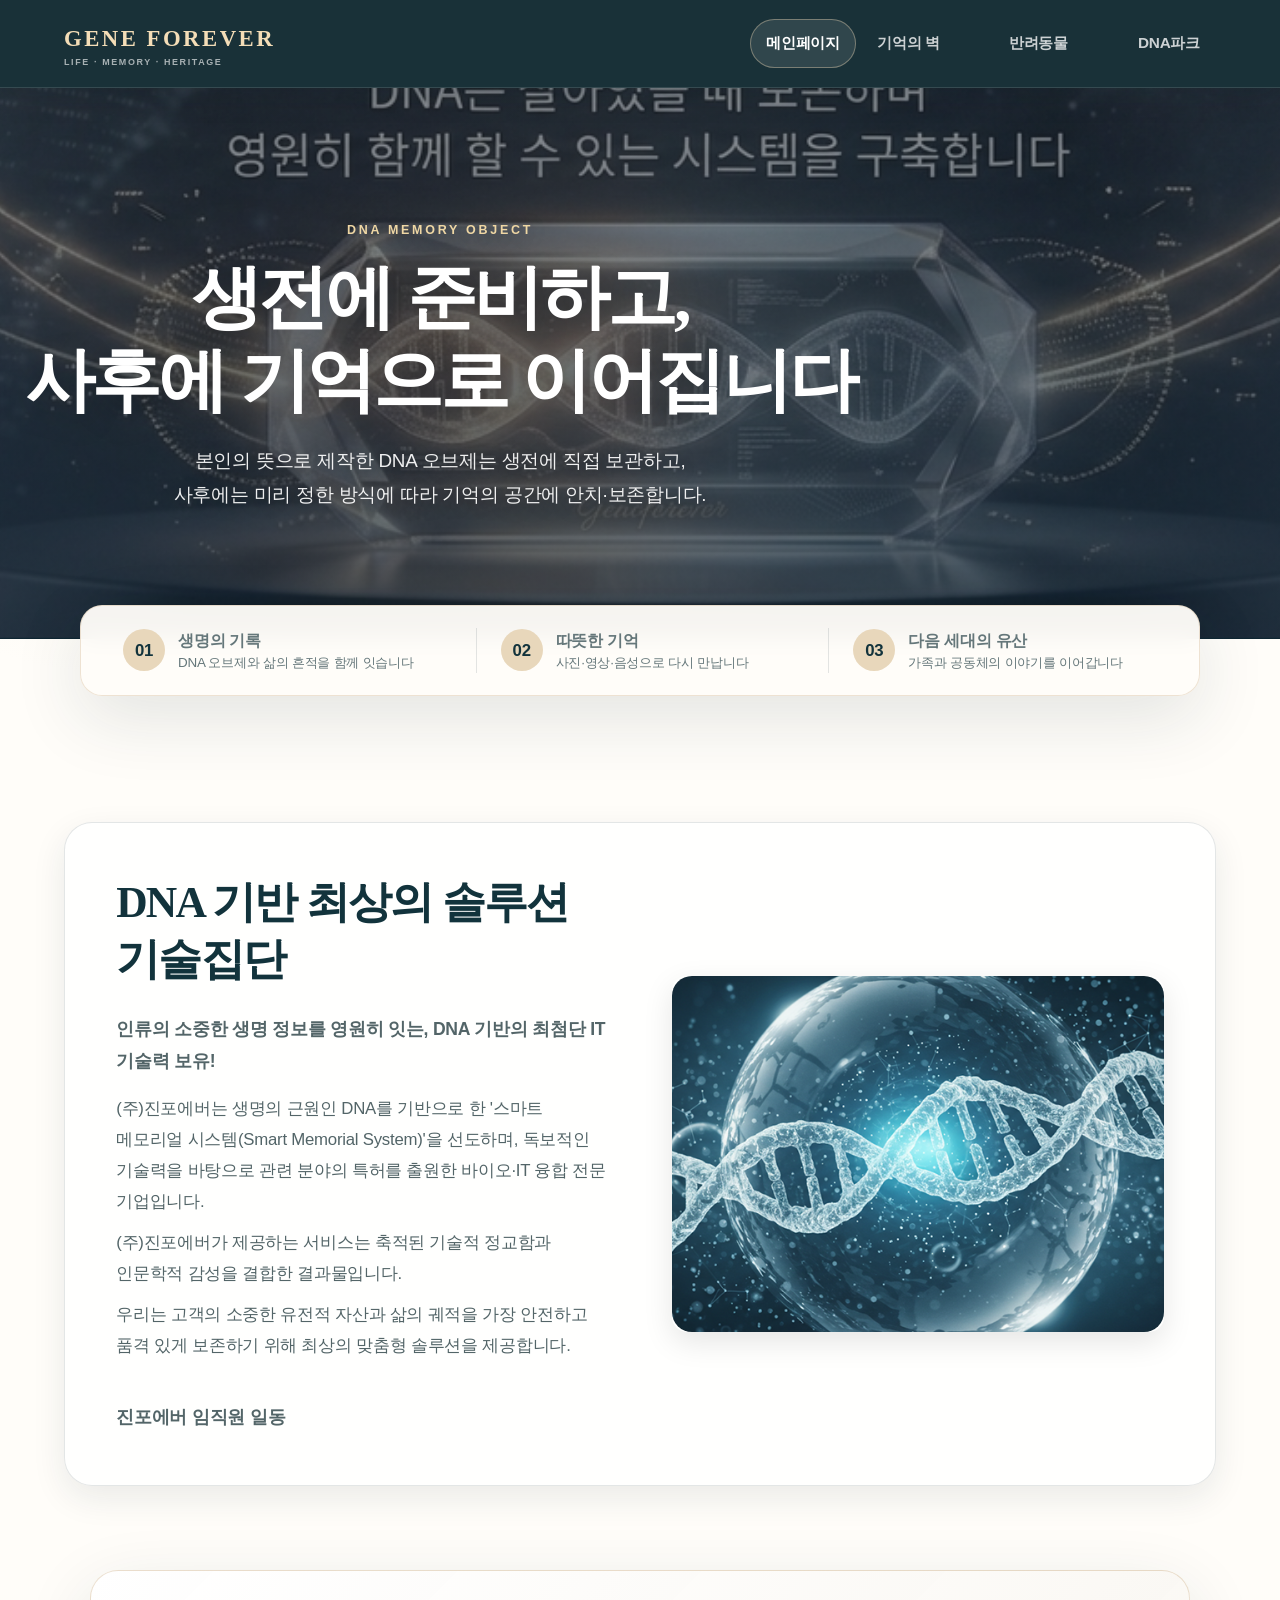
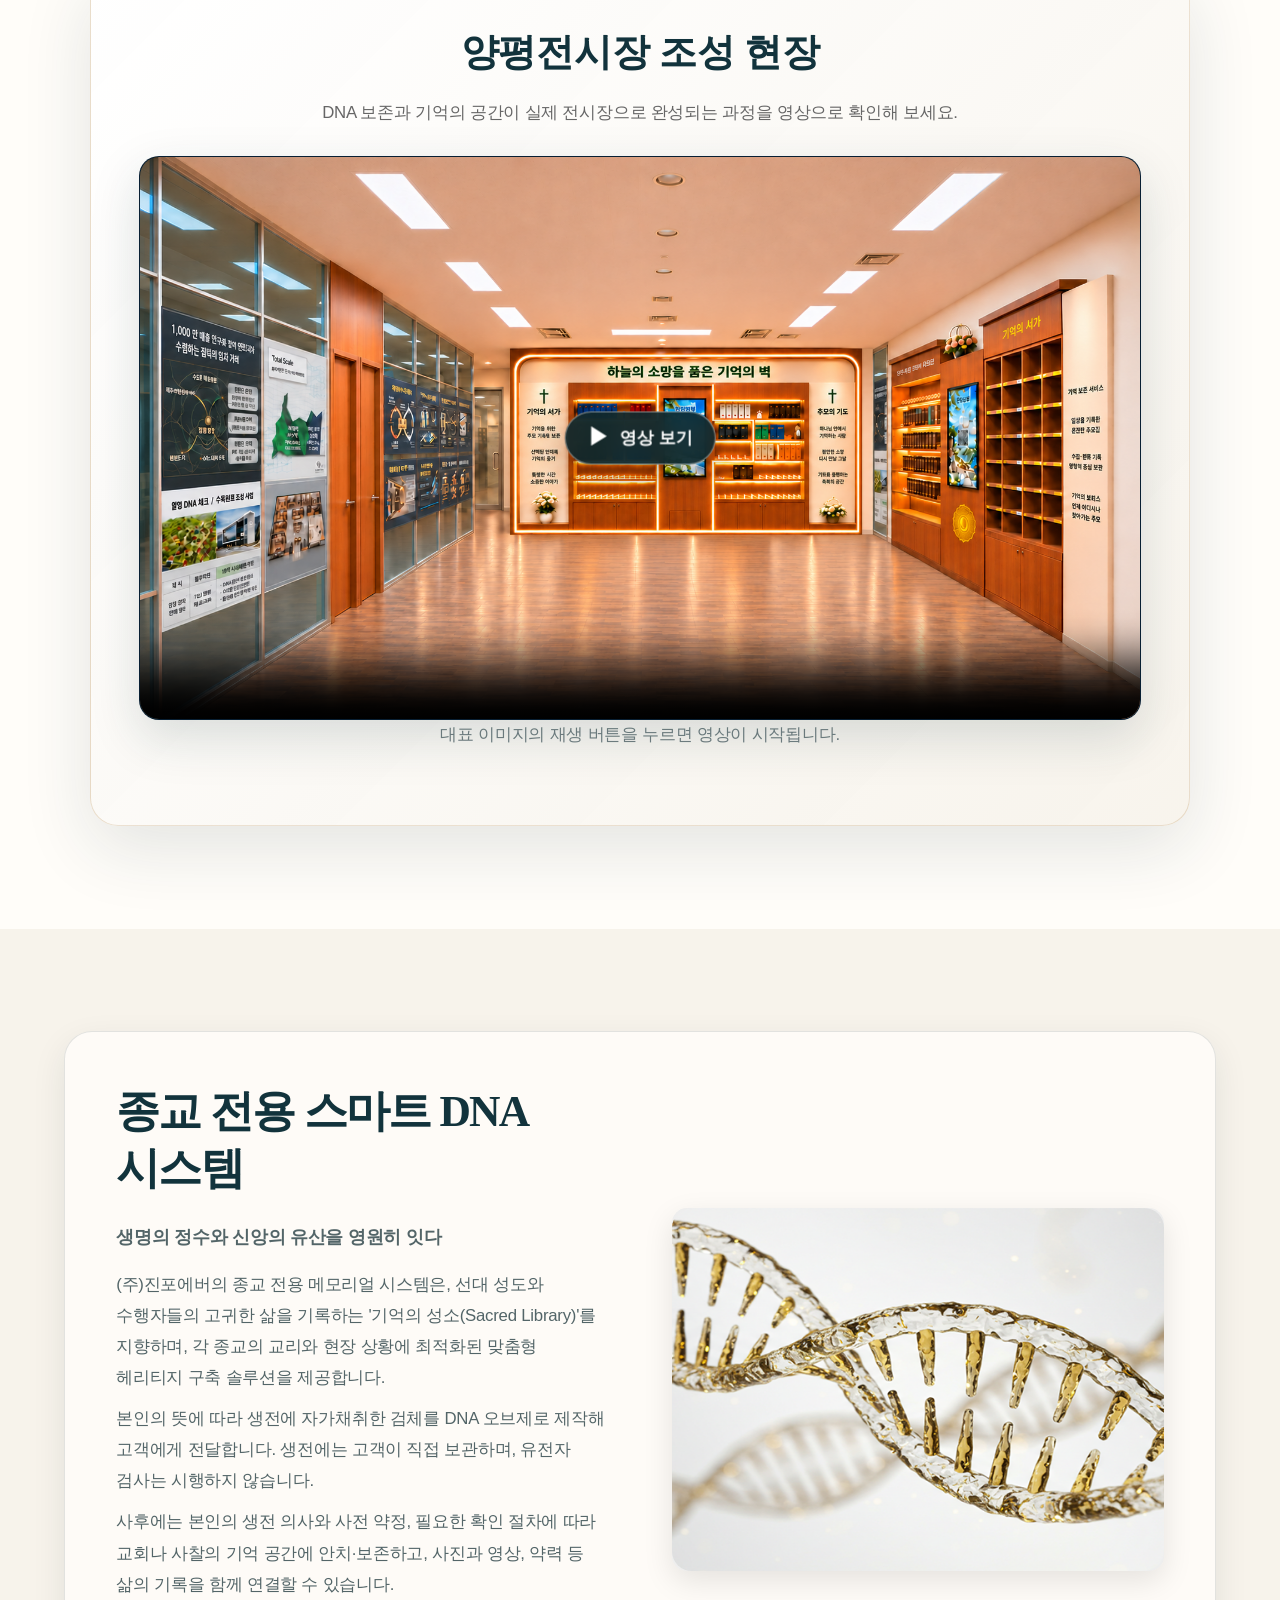
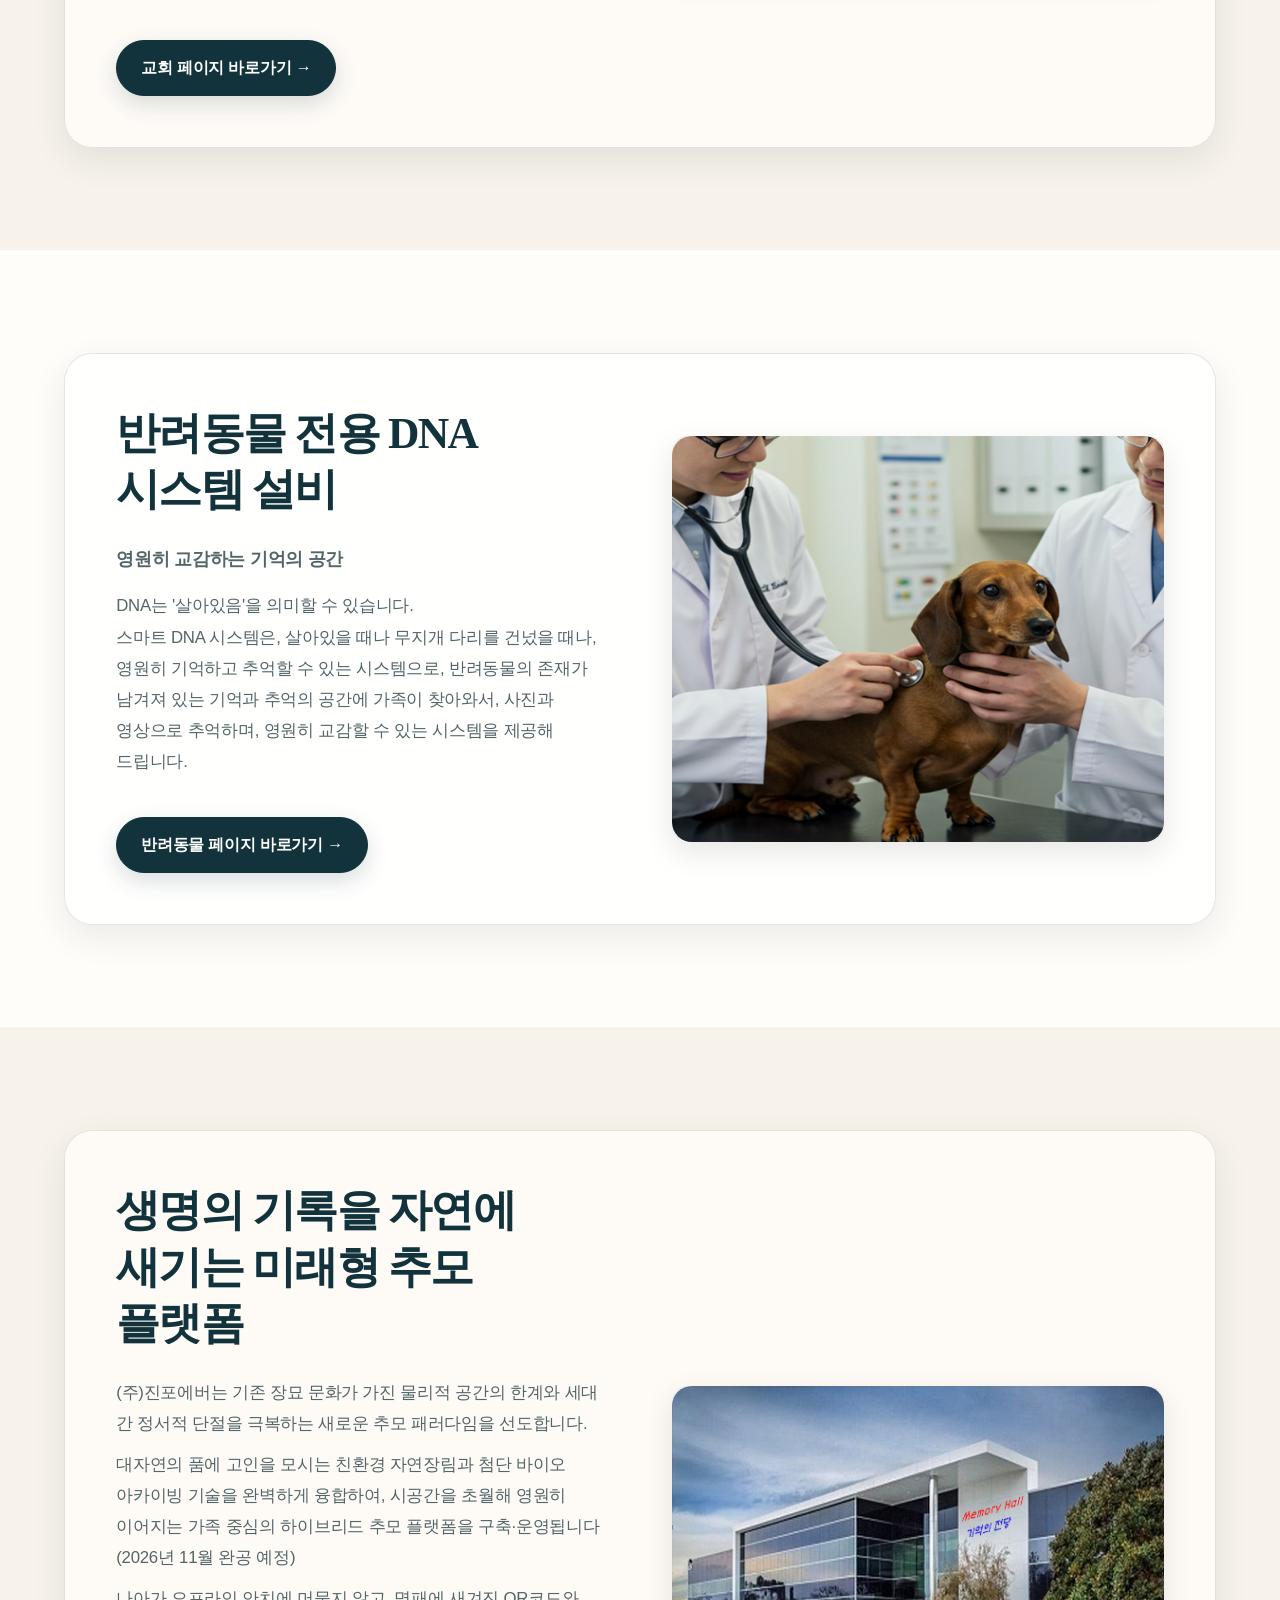
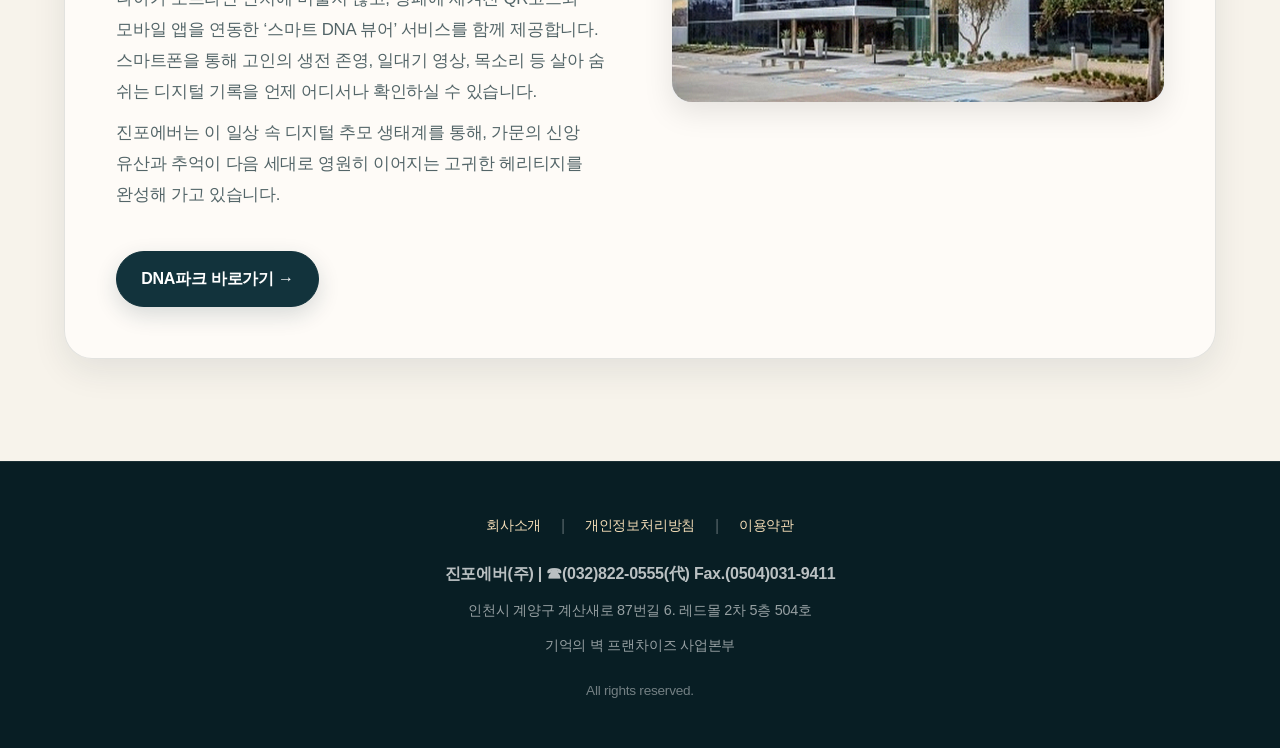
==== commit 5b5bc62c: "Clarify DNA object lifecycle and posthumous preservation" ====
--- a/pages/index.html
+++ b/pages/index.html
@@ -349,7 +349,7 @@
     .intro-grid.reverse { direction: ltr; }
 }
     </style>
-    <link rel="stylesheet" href="../assets/css/renewal.css?v=20261122-9">
+    <link rel="stylesheet" href="../assets/css/renewal.css?v=20261124-1">
 </head>
 <body class="renewal page-home">
 
@@ -369,14 +369,19 @@
         </nav>
     </header>
 
-    <div class="hero" id="home">
-        <img src="../assets/images/브랜드dna앞부분.png" alt="차별화된 경쟁력으로 미래를 위한 가치를 제공합니다. 제네버는 살아 있을 때 DNA를 실물 형태로 보존하여 영원히 함께 할 수 있는 시스템을 설비해드립니다.">
+    <div class="hero home-process-hero" id="home">
+        <img src="../assets/images/브랜드dna앞부분.png" alt="생전에 본인의 뜻으로 DNA 오브제를 제작해 직접 보관하고, 사후에는 기억의 공간에 안치·보존하는 진포에버 시스템입니다.">
+        <div class="home-process-hero-copy">
+            <span>DNA MEMORY OBJECT</span>
+            <h1>생전에 준비하고,<br>사후에 기억으로 이어집니다</h1>
+            <p>본인의 뜻으로 제작한 DNA 오브제는 생전에 직접 보관하고,<br>사후에는 미리 정한 방식에 따라 기억의 공간에 안치·보존합니다.</p>
+        </div>
     </div>
 
     <div class="trust-strip" aria-label="진포에버 핵심 가치">
         <div class="trust-item">
             <span class="trust-icon" aria-hidden="true">01</span>
-            <span><strong>생명의 기록</strong><span>DNA와 삶의 흔적을 함께 보존합니다</span></span>
+            <span><strong>생명의 기록</strong><span>DNA 오브제와 삶의 흔적을 함께 잇습니다</span></span>
         </div>
         <div class="trust-item">
             <span class="trust-icon" aria-hidden="true">02</span>
@@ -462,10 +467,10 @@
                     (주)진포에버의 종교 전용 메모리얼 시스템은, 선대 성도와 수행자들의 고귀한 삶을 기록하는 '기억의 성소(Sacred Library)'를 지향하며, 각 종교의 교리와 현장 상황에 최적화된 맞춤형 헤리티지 구축 솔루션을 제공합니다.
                 </p>
                 <p style="font-size: 1.05rem; margin-bottom: 10px; line-height: 1.8; color: #333;">
-                    평생을 헌신과 봉사로 정진해오신 성도님들의 유전적 정수가 담긴 DNA(G-CODE)를 최첨단 바이오 기술로 보존하고, '기억의 벽(Memory Wall)이라는 고귀한 공간을 탄생시켜, 그 안에 깃든 수행의 기록과 신앙의 고백을 디지털 콘텐츠로 통합 관리합니다.
+                    본인의 뜻에 따라 생전에 자가채취한 검체를 DNA 오브제로 제작해 고객에게 전달합니다. 생전에는 고객이 직접 보관하며, 유전자 검사는 시행하지 않습니다.
                 </p>
                 <p style="font-size: 1.05rem; margin-bottom: 30px; line-height: 1.8; color: #333;">
-                    황동과 크리스탈 등 고품격 소재로 제작된 보존함은 종교적 경건함을 더하며, 생명의 설계도를 영원히 안전하게 수호할 것입니다.
+                    사후에는 본인의 생전 의사와 사전 약정, 필요한 확인 절차에 따라 교회나 사찰의 기억 공간에 안치·보존하고, 사진과 영상, 약력 등 삶의 기록을 함께 연결할 수 있습니다.
                 </p>
                 
                 <div style="margin-top: 10px;">
--- a/assets/css/renewal.css
+++ b/assets/css/renewal.css
@@ -264,6 +264,73 @@
     display: block;
     object-fit: cover;
     object-position: center;
+}
+
+body.page-home .home-process-hero {
+    position: relative;
+    min-height: clamp(420px, 43vw, 600px) !important;
+    display: flex !important;
+    align-items: center;
+    justify-content: center;
+    overflow: hidden;
+    isolation: isolate;
+}
+
+body.page-home .home-process-hero::after {
+    content: "";
+    position: absolute;
+    inset: 0;
+    z-index: 1;
+    display: block;
+    background: linear-gradient(180deg, rgba(18, 39, 57, .22), rgba(18, 39, 57, .52));
+}
+
+body.page-home .home-process-hero > img {
+    position: absolute;
+    inset: 0;
+    width: 100%;
+    height: 100%;
+    min-height: 0 !important;
+    max-height: none;
+    object-fit: cover;
+    object-position: center bottom !important;
+    transform: scale(1.8);
+    transform-origin: center bottom;
+    filter: brightness(.68) saturate(.82);
+}
+
+body.page-home .home-process-hero-copy {
+    position: relative;
+    z-index: 2;
+    width: min(880px, calc(100% - 40px));
+    padding: 30px 24px;
+    color: #fff;
+    text-align: center;
+    text-shadow: 0 3px 18px rgba(0, 0, 0, .42);
+}
+
+body.page-home .home-process-hero-copy span {
+    display: inline-block;
+    margin-bottom: 14px;
+    color: #efd7a4;
+    font-size: .78rem;
+    font-weight: 800;
+    letter-spacing: .22em;
+}
+
+body.page-home .home-process-hero-copy h1 {
+    margin: 0 0 18px;
+    color: #fff;
+    font-size: clamp(2rem, 4.2vw, 4rem);
+    line-height: 1.22;
+    letter-spacing: -.035em;
+}
+
+body.page-home .home-process-hero-copy p {
+    margin: 0;
+    color: rgba(255, 255, 255, .92);
+    font-size: clamp(.95rem, 1.5vw, 1.18rem);
+    line-height: 1.8;
 }
 
 .trust-strip {
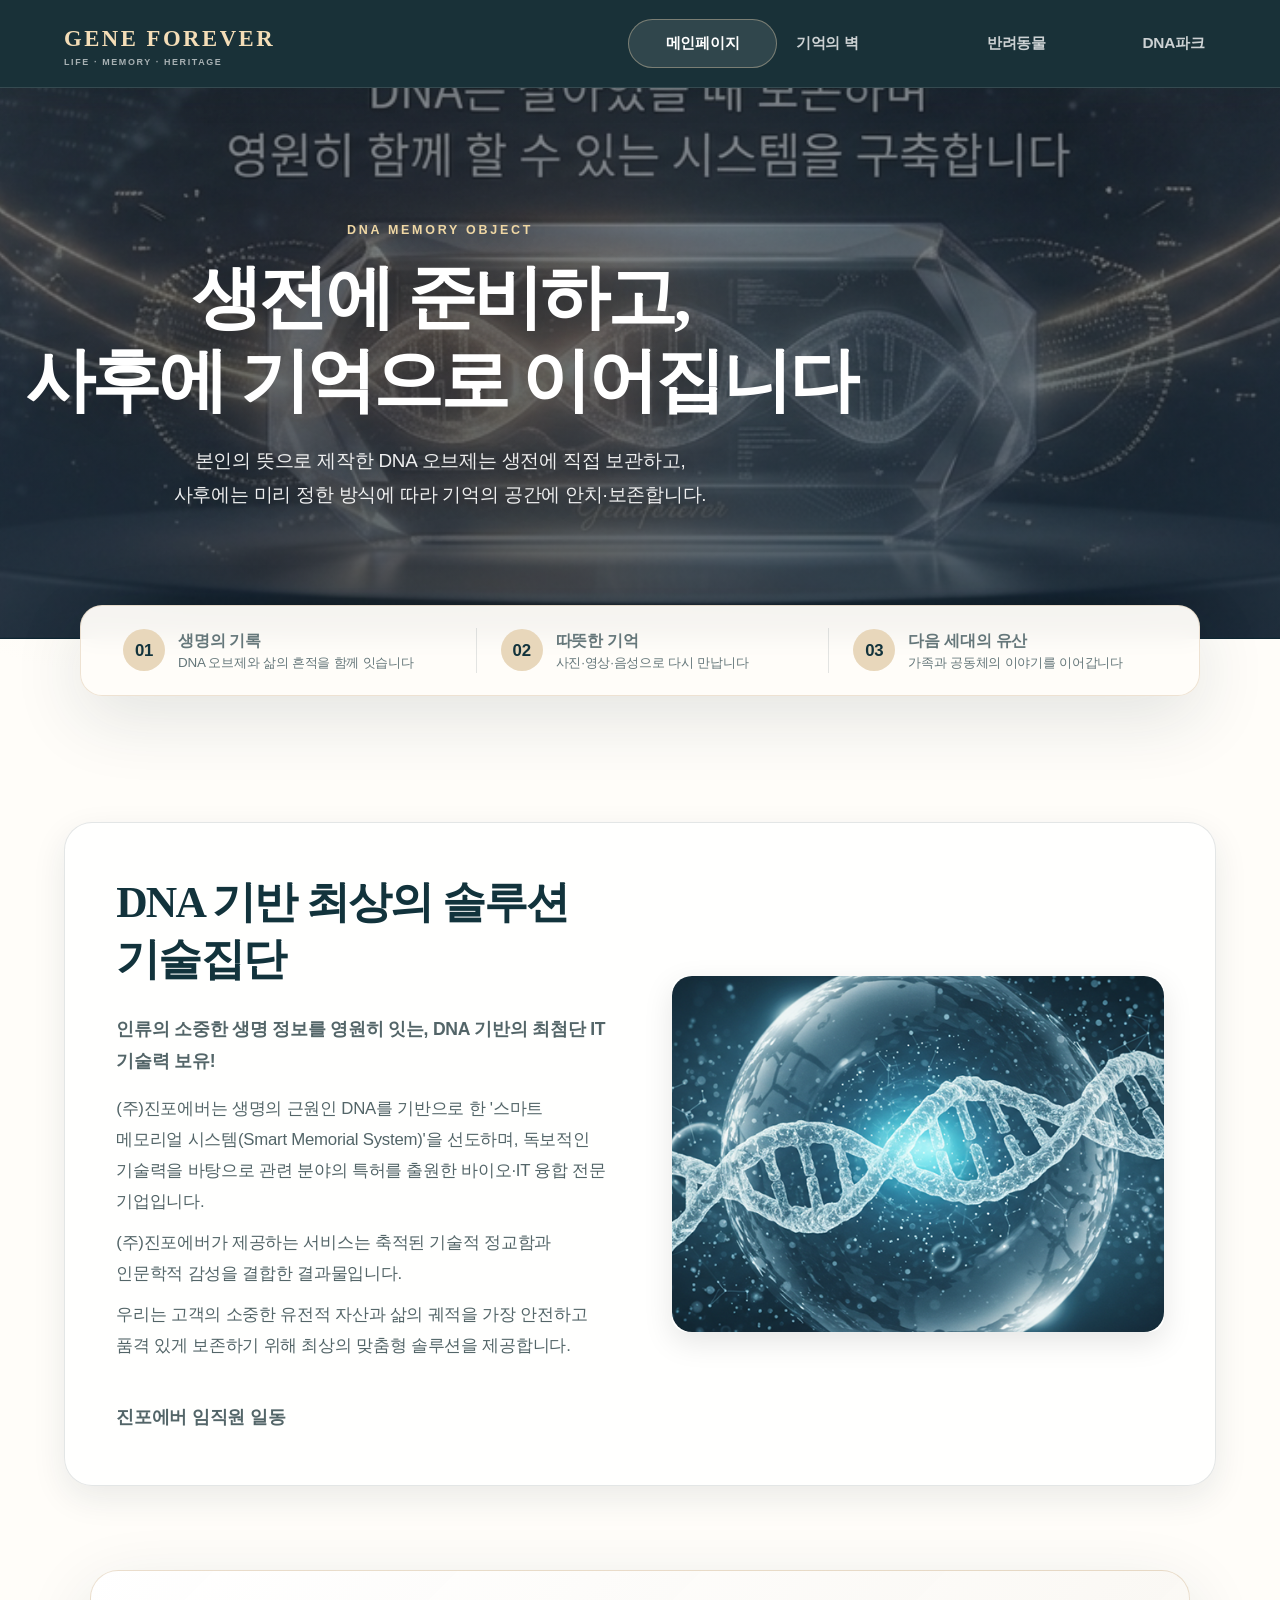
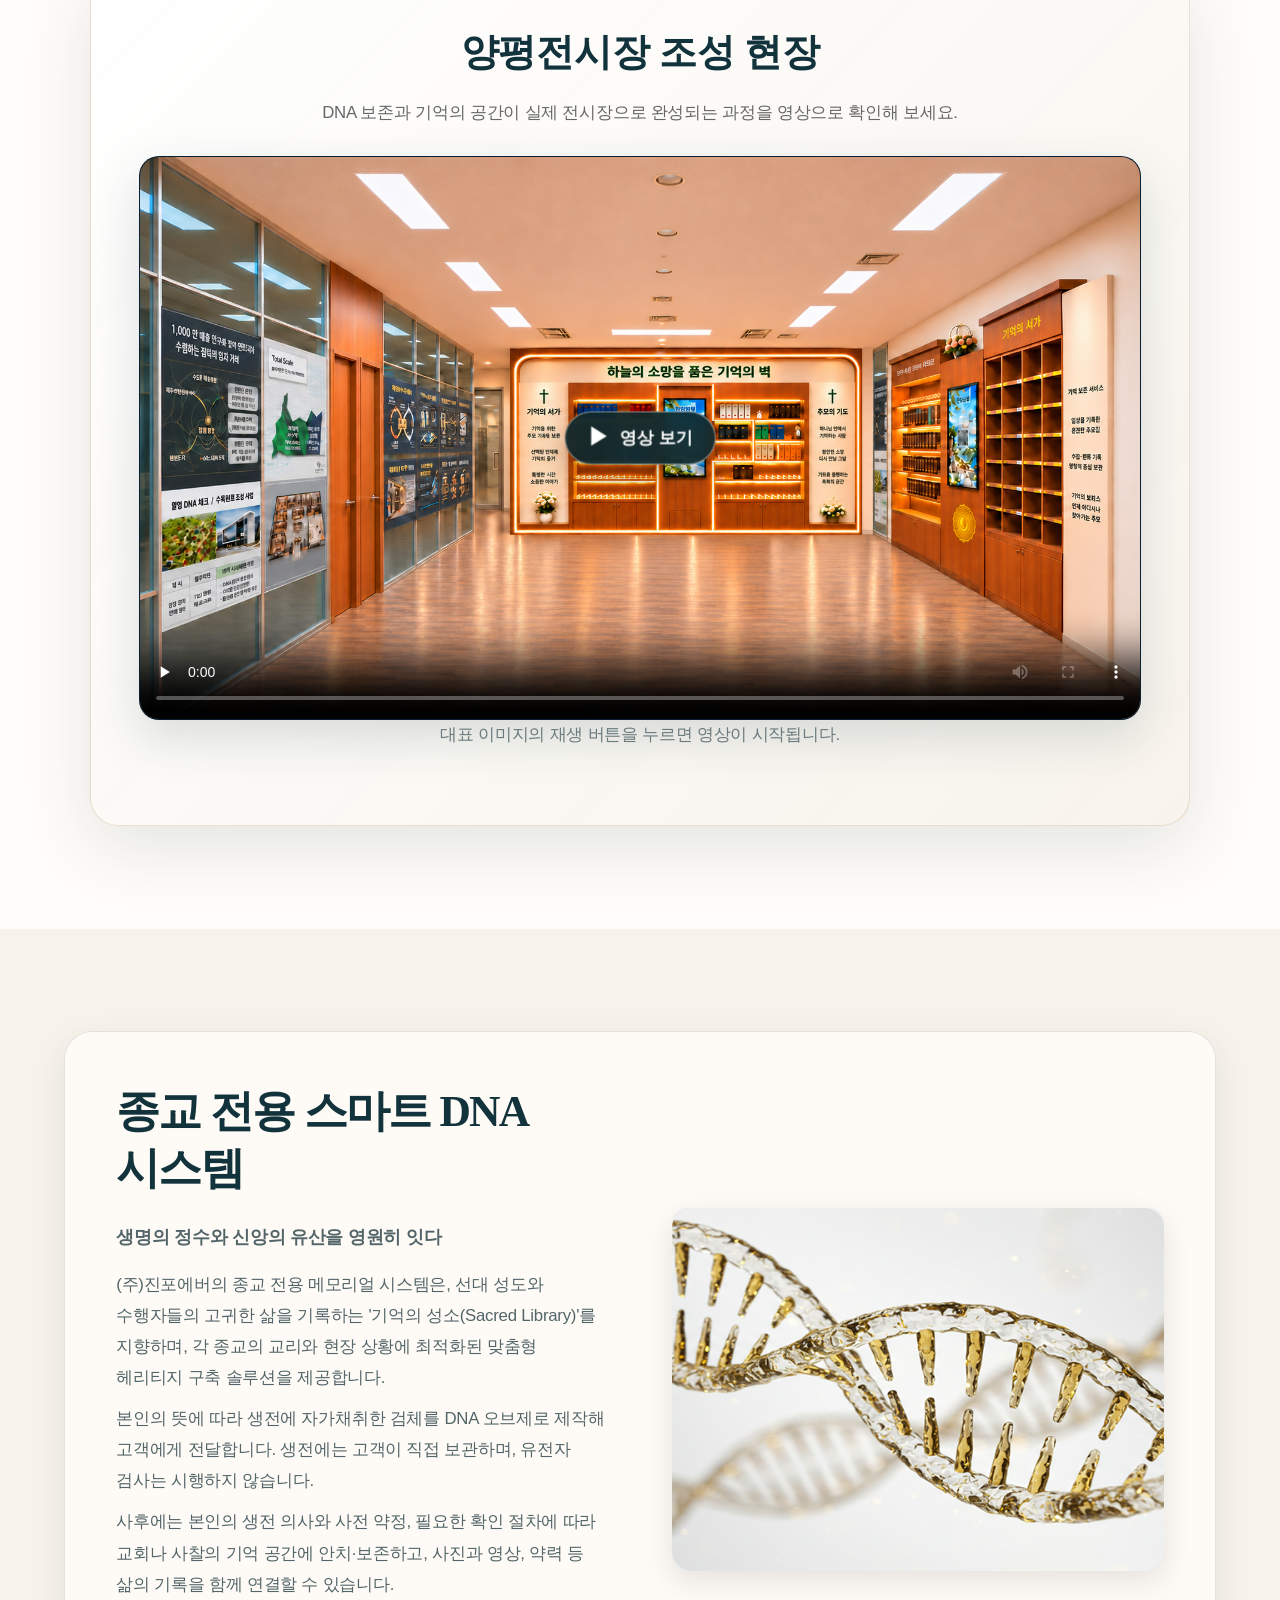
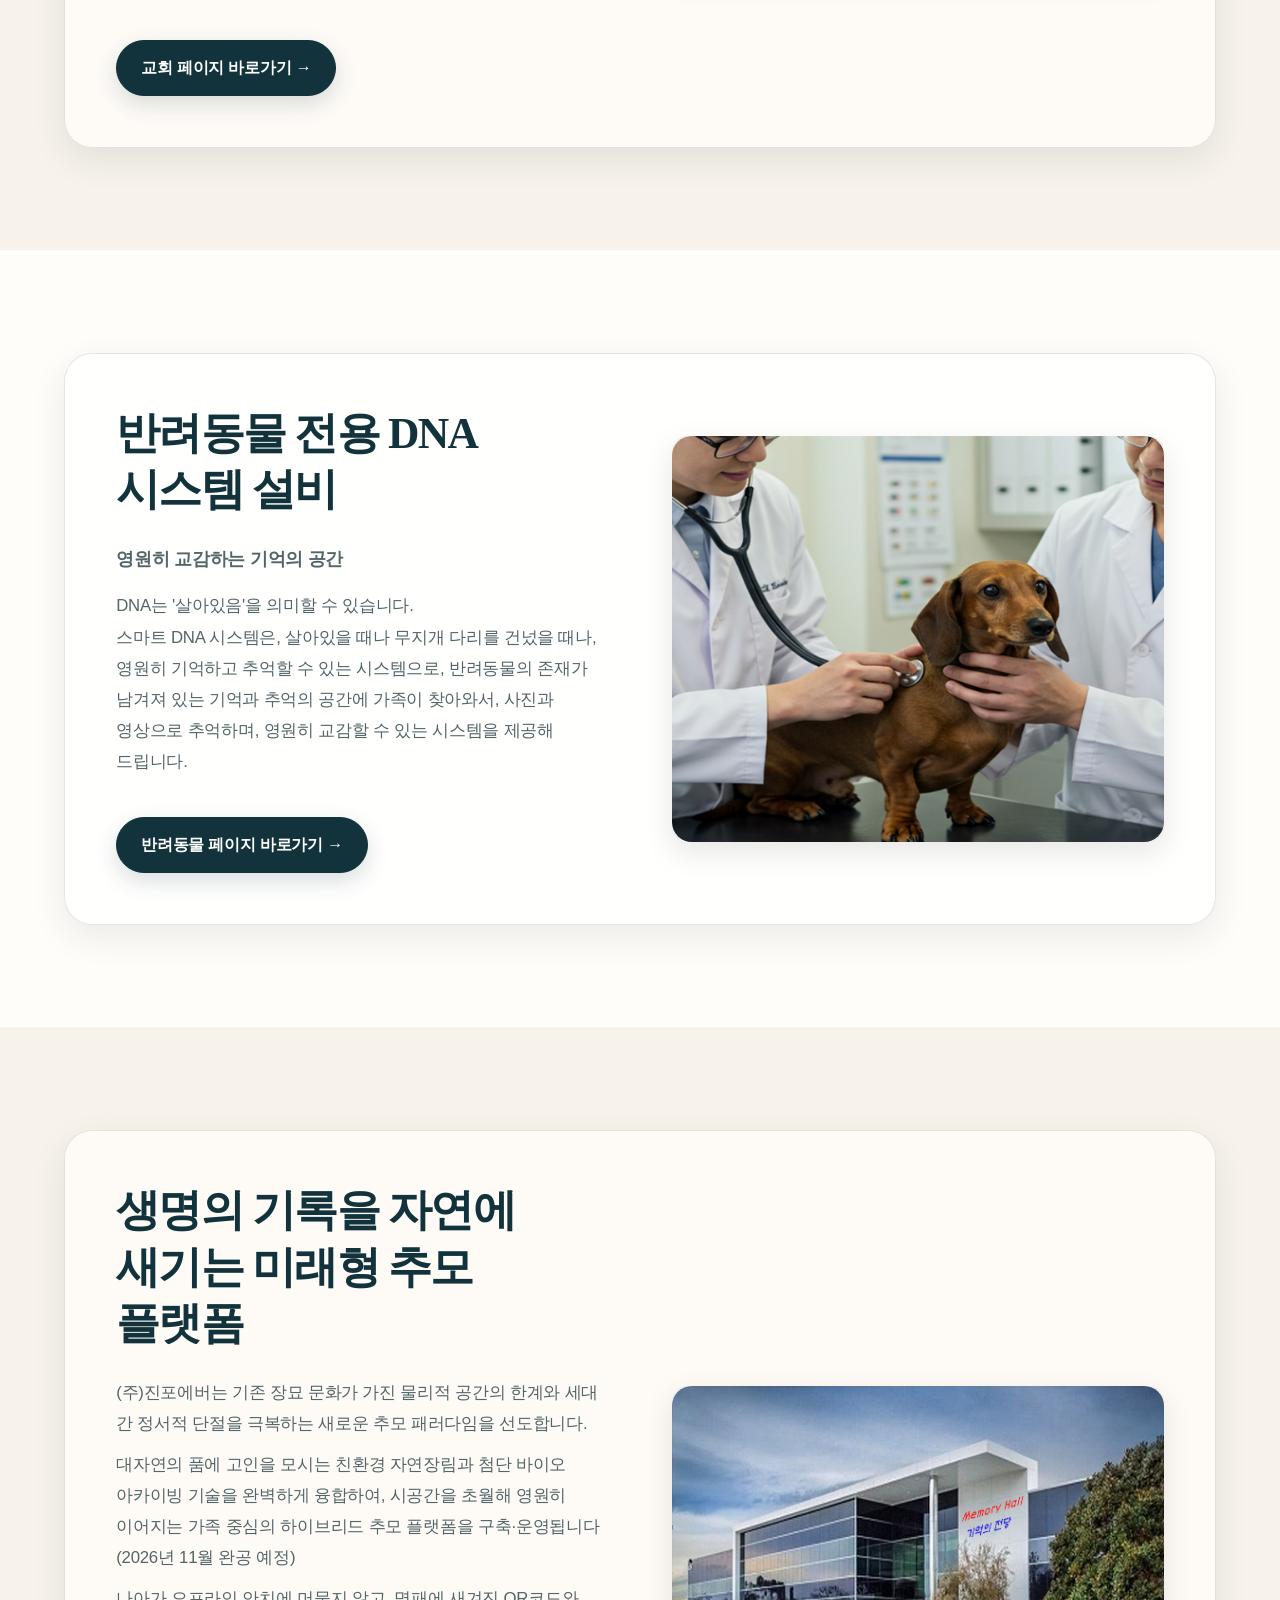
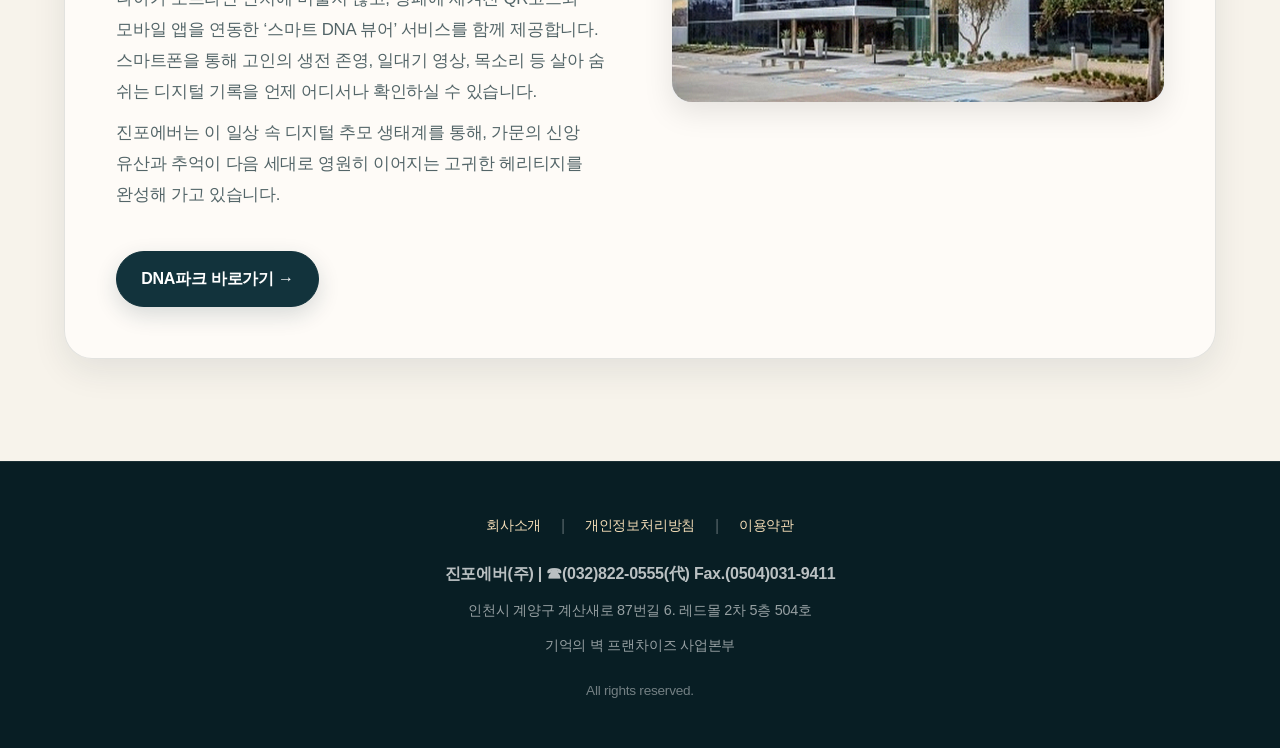
==== commit 269f7888: "Align primary navigation spacing" ====
--- a/pages/index.html
+++ b/pages/index.html
@@ -349,7 +349,7 @@
     .intro-grid.reverse { direction: ltr; }
 }
     </style>
-    <link rel="stylesheet" href="../assets/css/renewal.css?v=20261124-1">
+    <link rel="stylesheet" href="../assets/css/renewal.css?v=20261124-2">
 </head>
 <body class="renewal page-home">
 
--- a/assets/css/renewal.css
+++ b/assets/css/renewal.css
@@ -74,36 +74,50 @@
 }
 
 body.renewal header nav {
-    display: flex !important;
+    width: min(620px, 100%);
+    display: grid !important;
+    grid-template-columns: repeat(4, minmax(0, 1fr));
     align-items: center;
-    justify-content: flex-end;
-    gap: 6px !important;
+    gap: 8px !important;
 }
 
 body.renewal header nav a {
     position: relative;
+    width: 100%;
     padding: 10px 15px !important;
+    display: flex;
+    align-items: center;
+    justify-content: center;
     color: rgba(255,255,255,.78) !important;
     border: 1px solid transparent;
     border-radius: 999px;
     font-size: .96rem;
     font-weight: 650 !important;
+    text-align: center;
+    white-space: nowrap;
     text-decoration: none;
     transition: color .2s ease, background .2s ease, border-color .2s ease;
 }
 
 body.renewal header nav .nav-memory {
     position: relative;
-    flex: 0 0 auto;
+    width: 100%;
+    min-width: 0;
 }
 
 body.renewal header nav .nav-memory summary {
-    padding: 9px 14px;
+    width: 100%;
+    padding: 10px 15px;
+    display: flex;
+    align-items: center;
+    justify-content: center;
     color: rgba(255,255,255,.78);
     border: 1px solid transparent;
     border-radius: 999px;
-    font-size: .92rem;
+    font-size: .96rem;
     font-weight: 650;
+    text-align: center;
+    white-space: nowrap;
     cursor: pointer;
     list-style: none;
     transition: color .2s ease, background .2s ease, border-color .2s ease;
@@ -140,6 +154,7 @@
 
 body.renewal header nav .nav-memory-menu a {
     display: block;
+    width: auto;
     flex: 0 0 auto;
     margin: 0 !important;
     padding: 7px 10px !important;
@@ -806,14 +821,14 @@
 
     body.renewal header nav {
         width: 100%;
-        justify-content: flex-start;
+        grid-template-columns: repeat(4, minmax(0, 1fr));
         overflow: visible;
         padding: 4px 0 2px;
         scrollbar-width: none;
     }
 
     body.renewal header nav::-webkit-scrollbar { display: none; }
-    body.renewal header nav a { flex: 0 0 auto; padding: 8px 12px !important; font-size: .86rem; }
+    body.renewal header nav a { padding: 8px 7px !important; font-size: .86rem; }
     body.renewal header nav .nav-memory summary { padding: 8px 12px; font-size: .86rem; white-space: nowrap; }
     body.renewal header nav .nav-memory-menu { left: 50%; transform: translateX(-50%); }
 
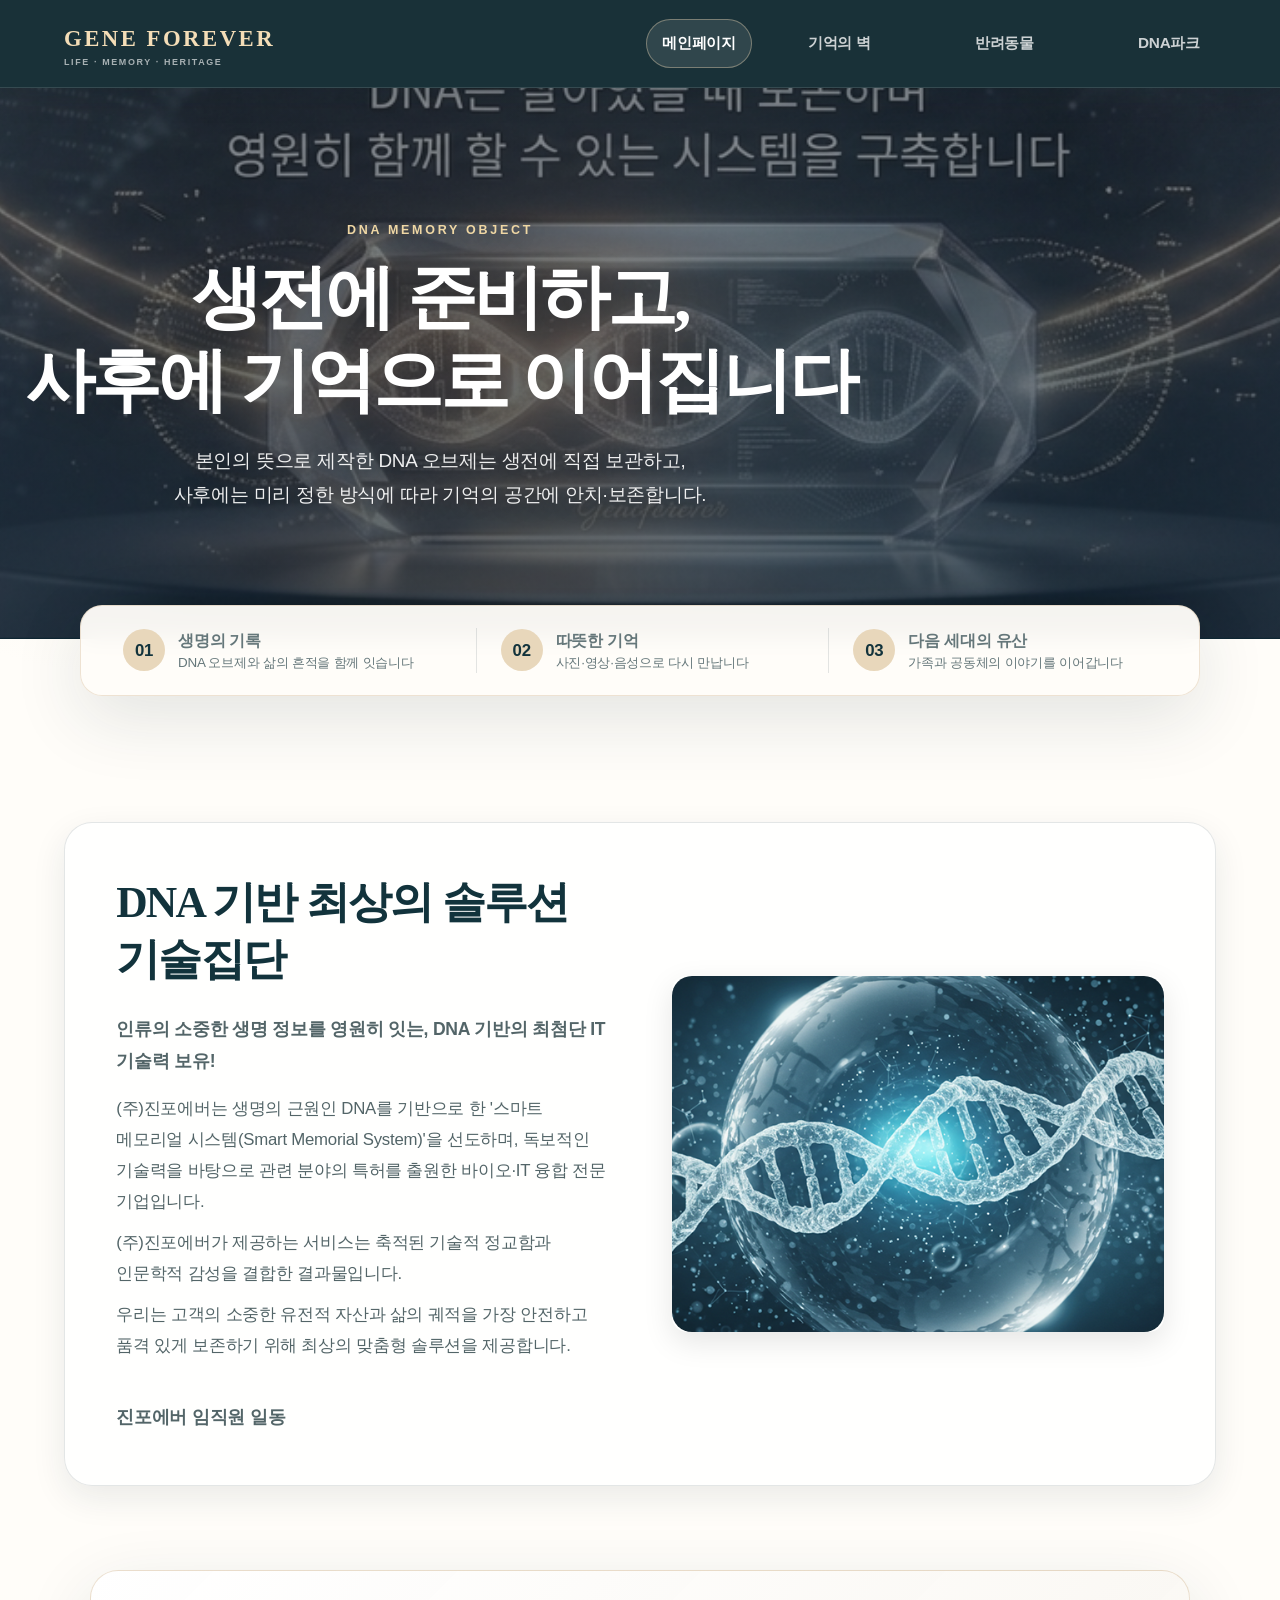
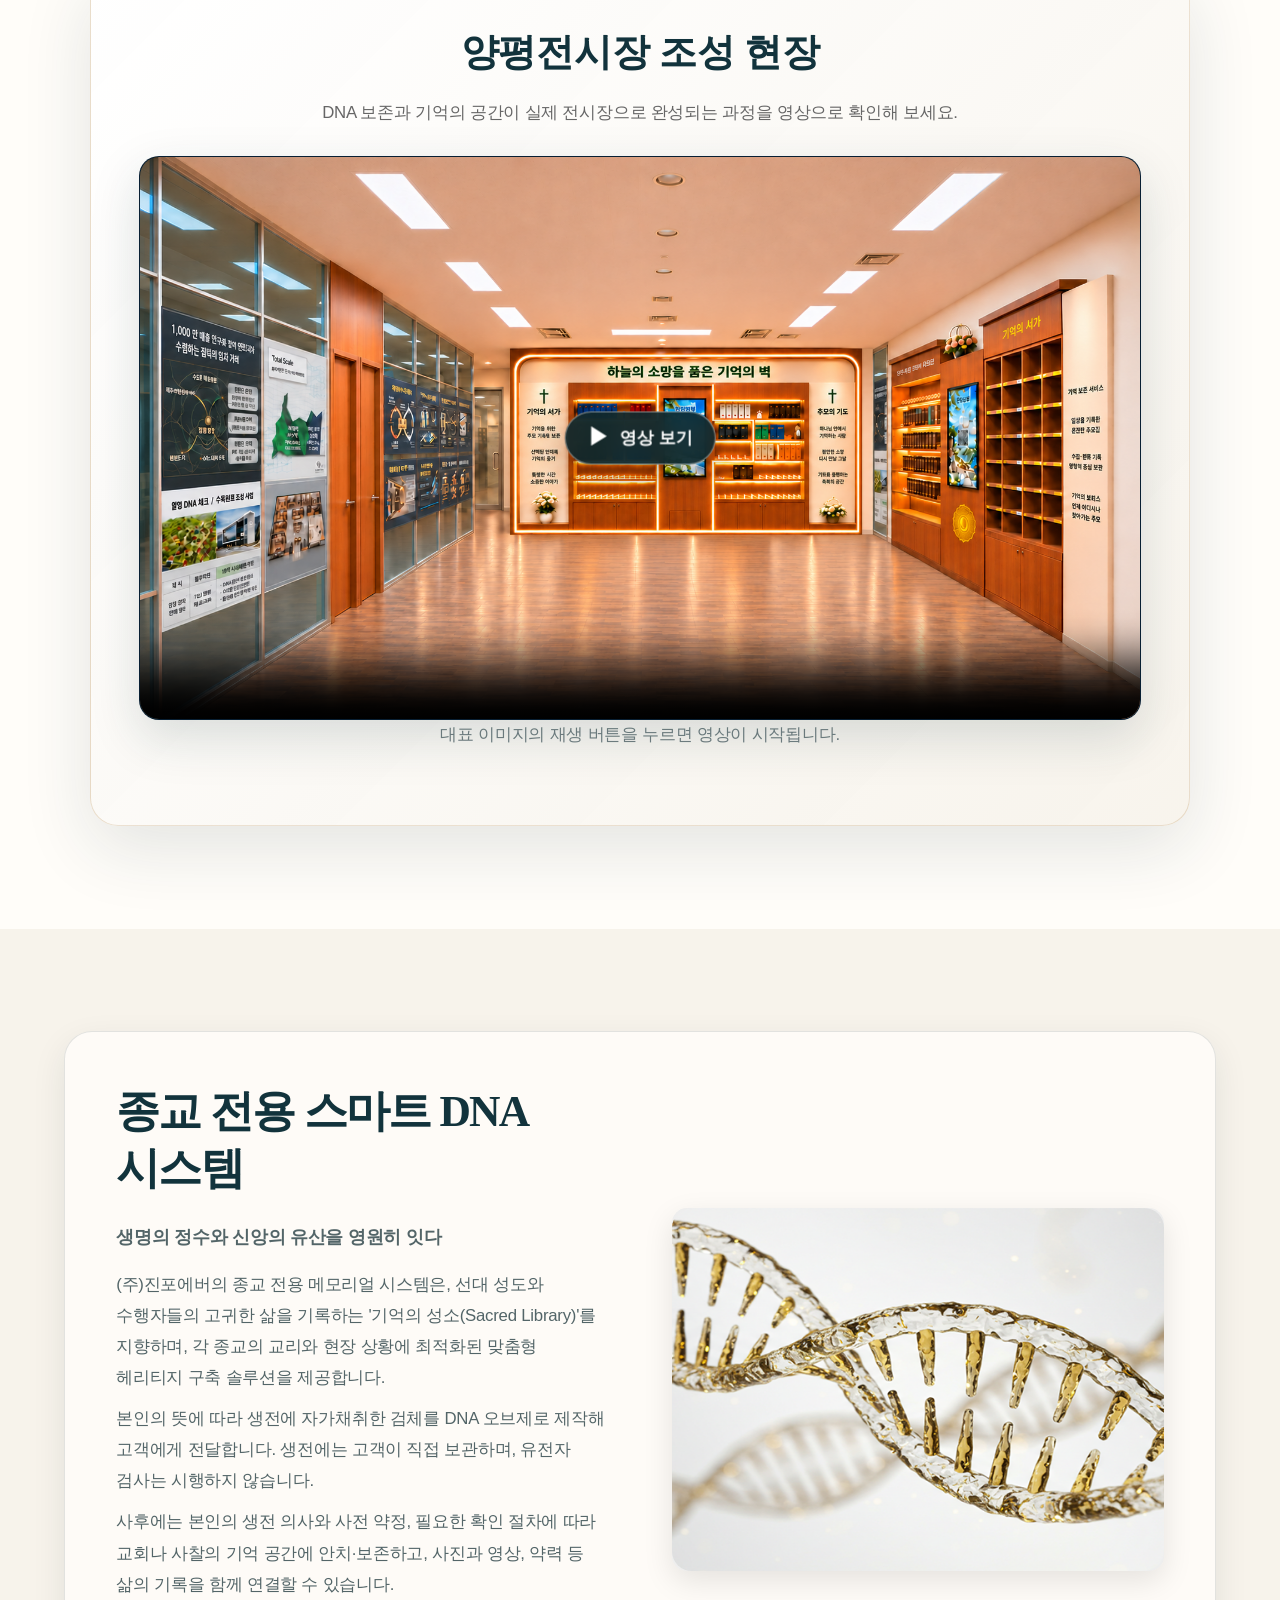
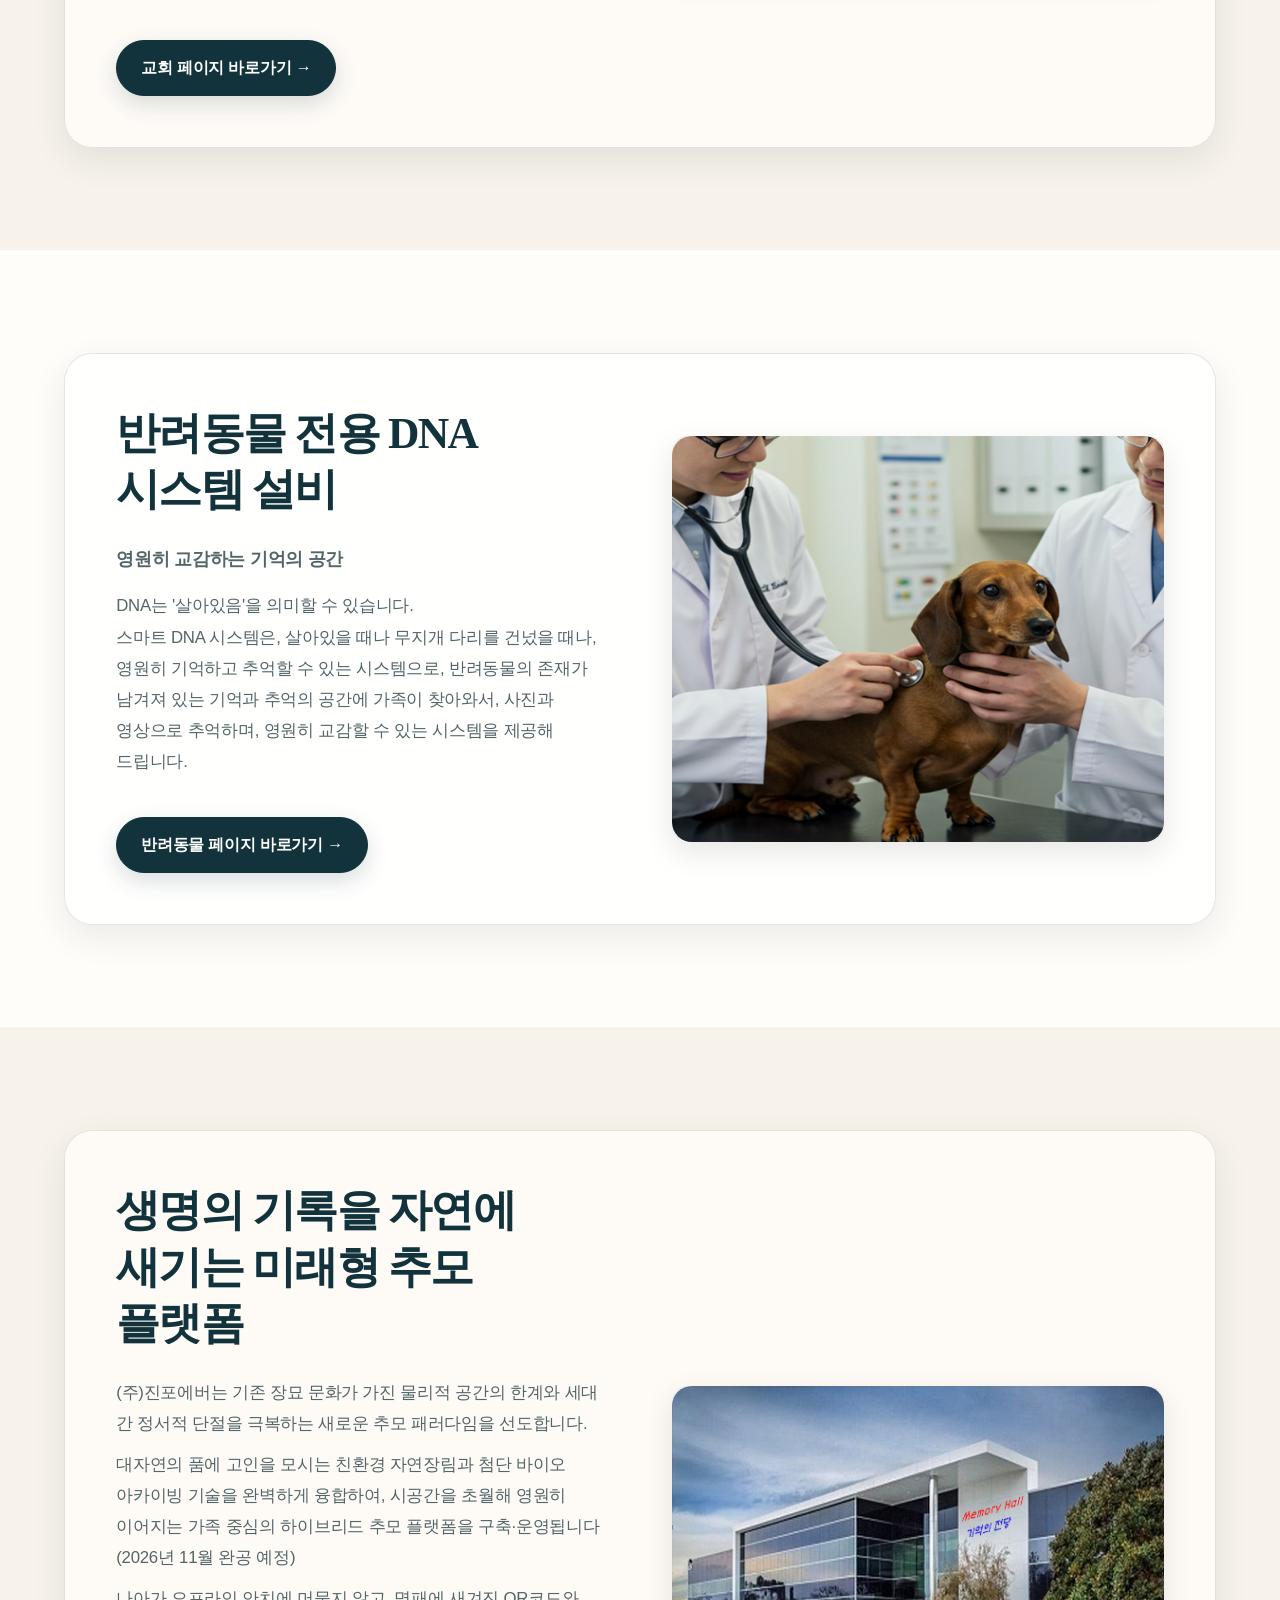
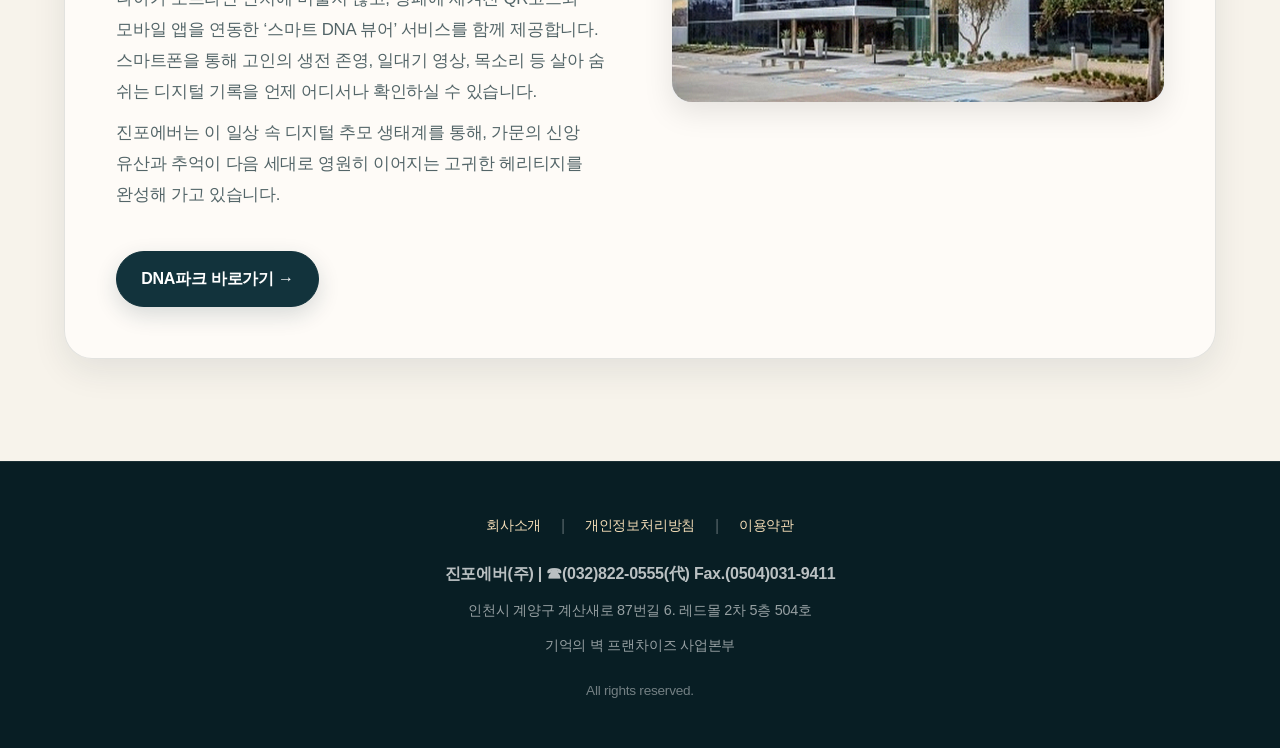
==== commit 3cfe9d0d: "Refine navigation edge spacing and pill width" ====
--- a/pages/index.html
+++ b/pages/index.html
@@ -349,7 +349,7 @@
     .intro-grid.reverse { direction: ltr; }
 }
     </style>
-    <link rel="stylesheet" href="../assets/css/renewal.css?v=20261124-2">
+    <link rel="stylesheet" href="../assets/css/renewal.css?v=20261124-3">
 </head>
 <body class="renewal page-home">
 
--- a/assets/css/renewal.css
+++ b/assets/css/renewal.css
@@ -75,15 +75,17 @@
 
 body.renewal header nav {
     width: min(620px, 100%);
-    display: grid !important;
-    grid-template-columns: repeat(4, minmax(0, 1fr));
+    display: flex !important;
     align-items: center;
-    gap: 8px !important;
+    justify-content: flex-end;
+    gap: 2.5rem !important;
+    margin-left: auto;
 }
 
 body.renewal header nav a {
     position: relative;
-    width: 100%;
+    width: auto;
+    flex: 0 0 auto;
     padding: 10px 15px !important;
     display: flex;
     align-items: center;
@@ -101,12 +103,12 @@
 
 body.renewal header nav .nav-memory {
     position: relative;
-    width: 100%;
-    min-width: 0;
+    width: auto;
+    flex: 0 0 auto;
 }
 
 body.renewal header nav .nav-memory summary {
-    width: 100%;
+    width: auto;
     padding: 10px 15px;
     display: flex;
     align-items: center;
@@ -155,6 +157,7 @@
 body.renewal header nav .nav-memory-menu a {
     display: block;
     width: auto;
+    min-width: 0;
     flex: 0 0 auto;
     margin: 0 !important;
     padding: 7px 10px !important;
@@ -820,16 +823,17 @@
     body.renewal .logo { padding: 4px 0 2px; text-align: center; }
 
     body.renewal header nav {
-        width: 100%;
-        grid-template-columns: repeat(4, minmax(0, 1fr));
+        width: min(620px, 100%);
+        justify-content: flex-end;
+        margin-left: auto;
         overflow: visible;
         padding: 4px 0 2px;
         scrollbar-width: none;
     }
 
     body.renewal header nav::-webkit-scrollbar { display: none; }
-    body.renewal header nav a { padding: 8px 7px !important; font-size: .86rem; }
-    body.renewal header nav .nav-memory summary { padding: 8px 12px; font-size: .86rem; white-space: nowrap; }
+    body.renewal header nav a { padding: 8px 10px !important; font-size: .86rem; }
+    body.renewal header nav .nav-memory summary { padding: 8px 10px; font-size: .86rem; white-space: nowrap; }
     body.renewal header nav .nav-memory-menu { left: 50%; transform: translateX(-50%); }
 
     body.renewal .hero {
@@ -892,6 +896,10 @@
     .religion-switch-card { min-height: 86px; padding: 17px 18px; }
 }
 
+@media (max-width: 420px) {
+    body.renewal header nav { gap: 10px !important; }
+}
+
 @media (prefers-reduced-motion: reduce) {
     html { scroll-behavior: auto; }
     *, *::before, *::after { transition-duration: .01ms !important; animation-duration: .01ms !important; }
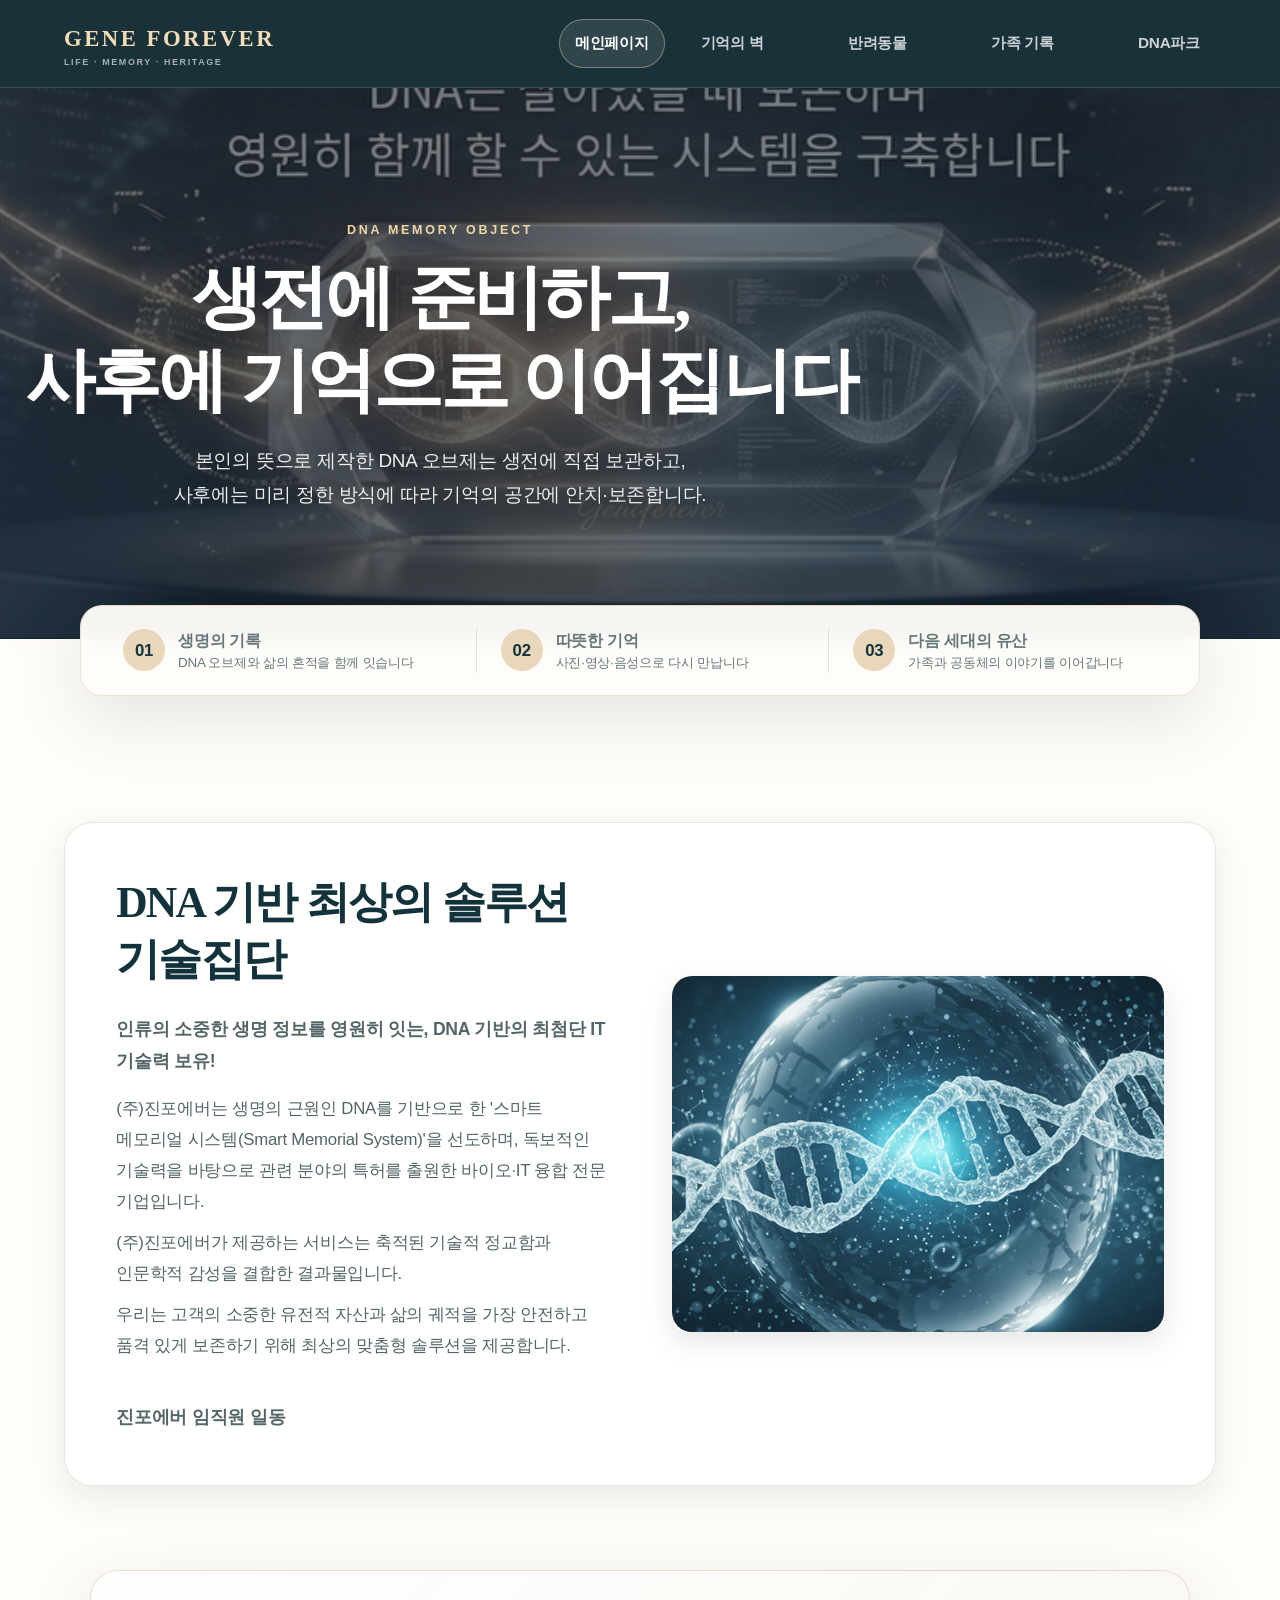
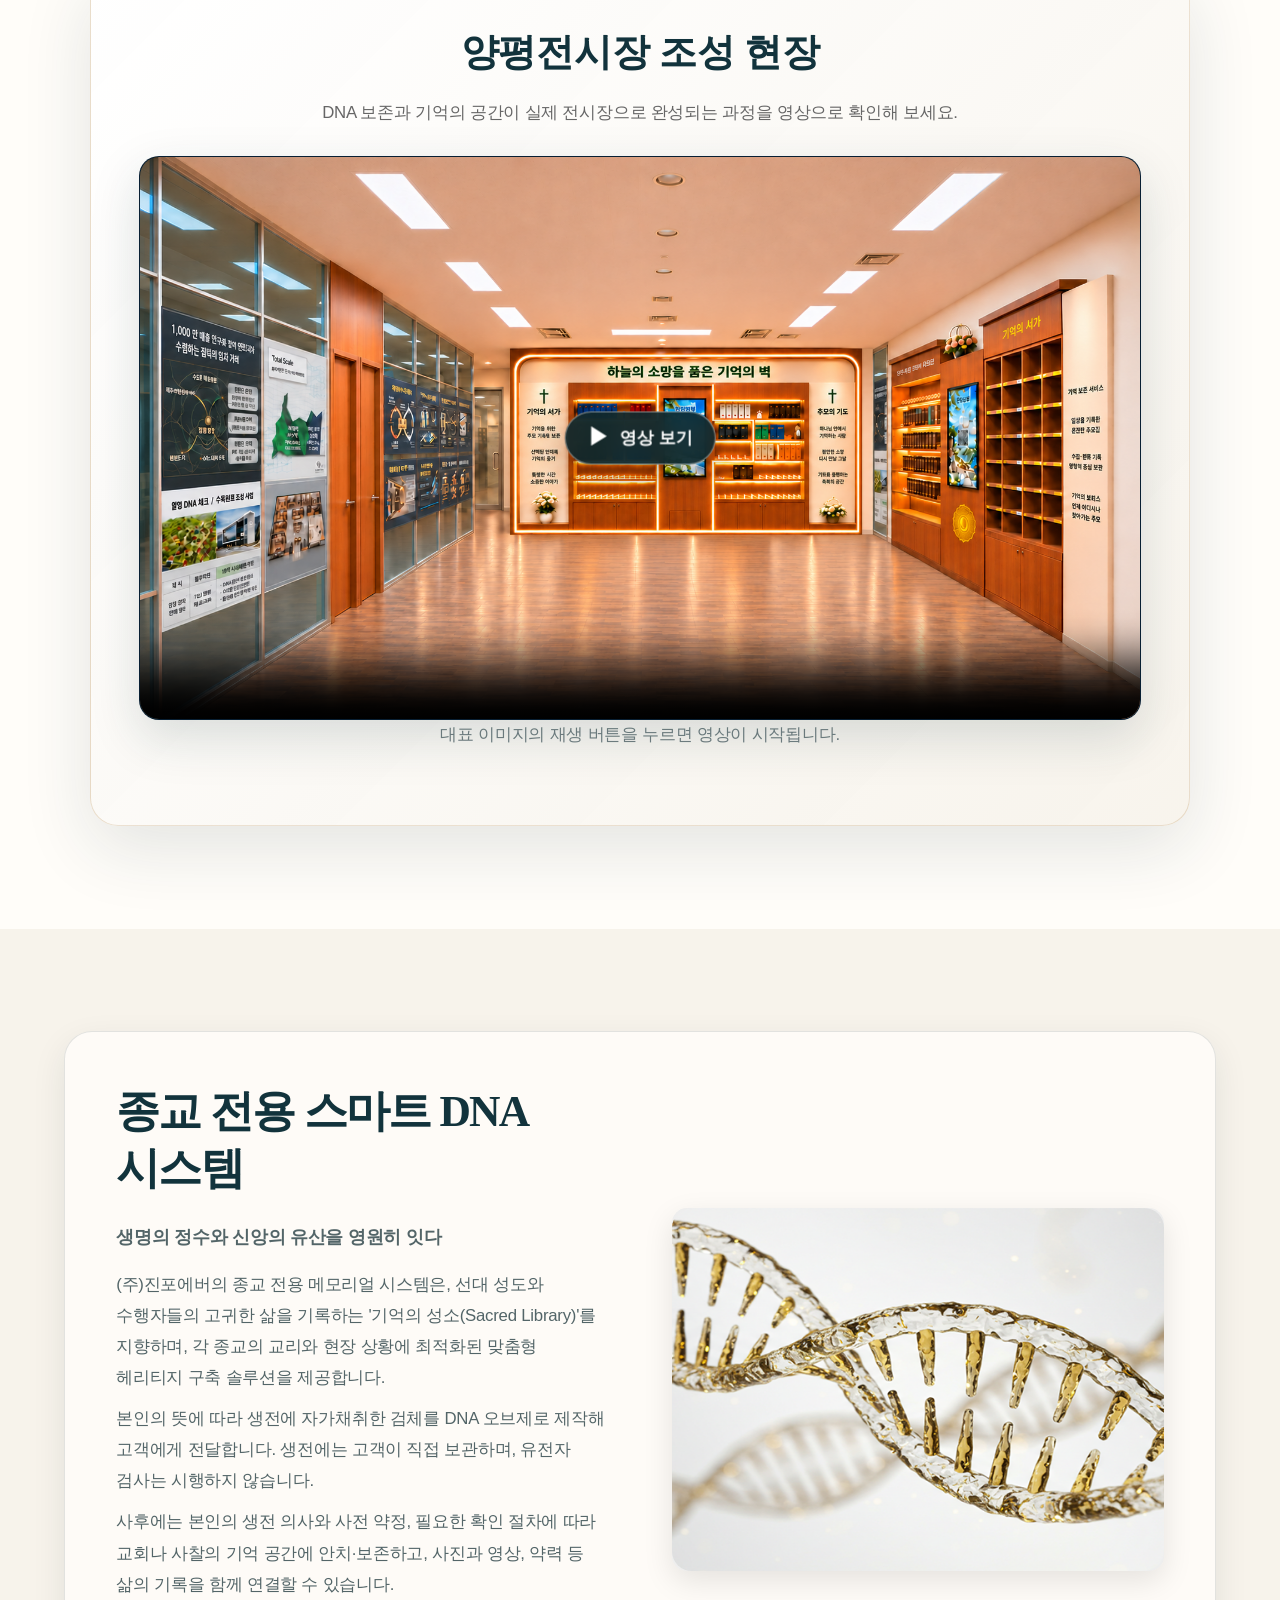
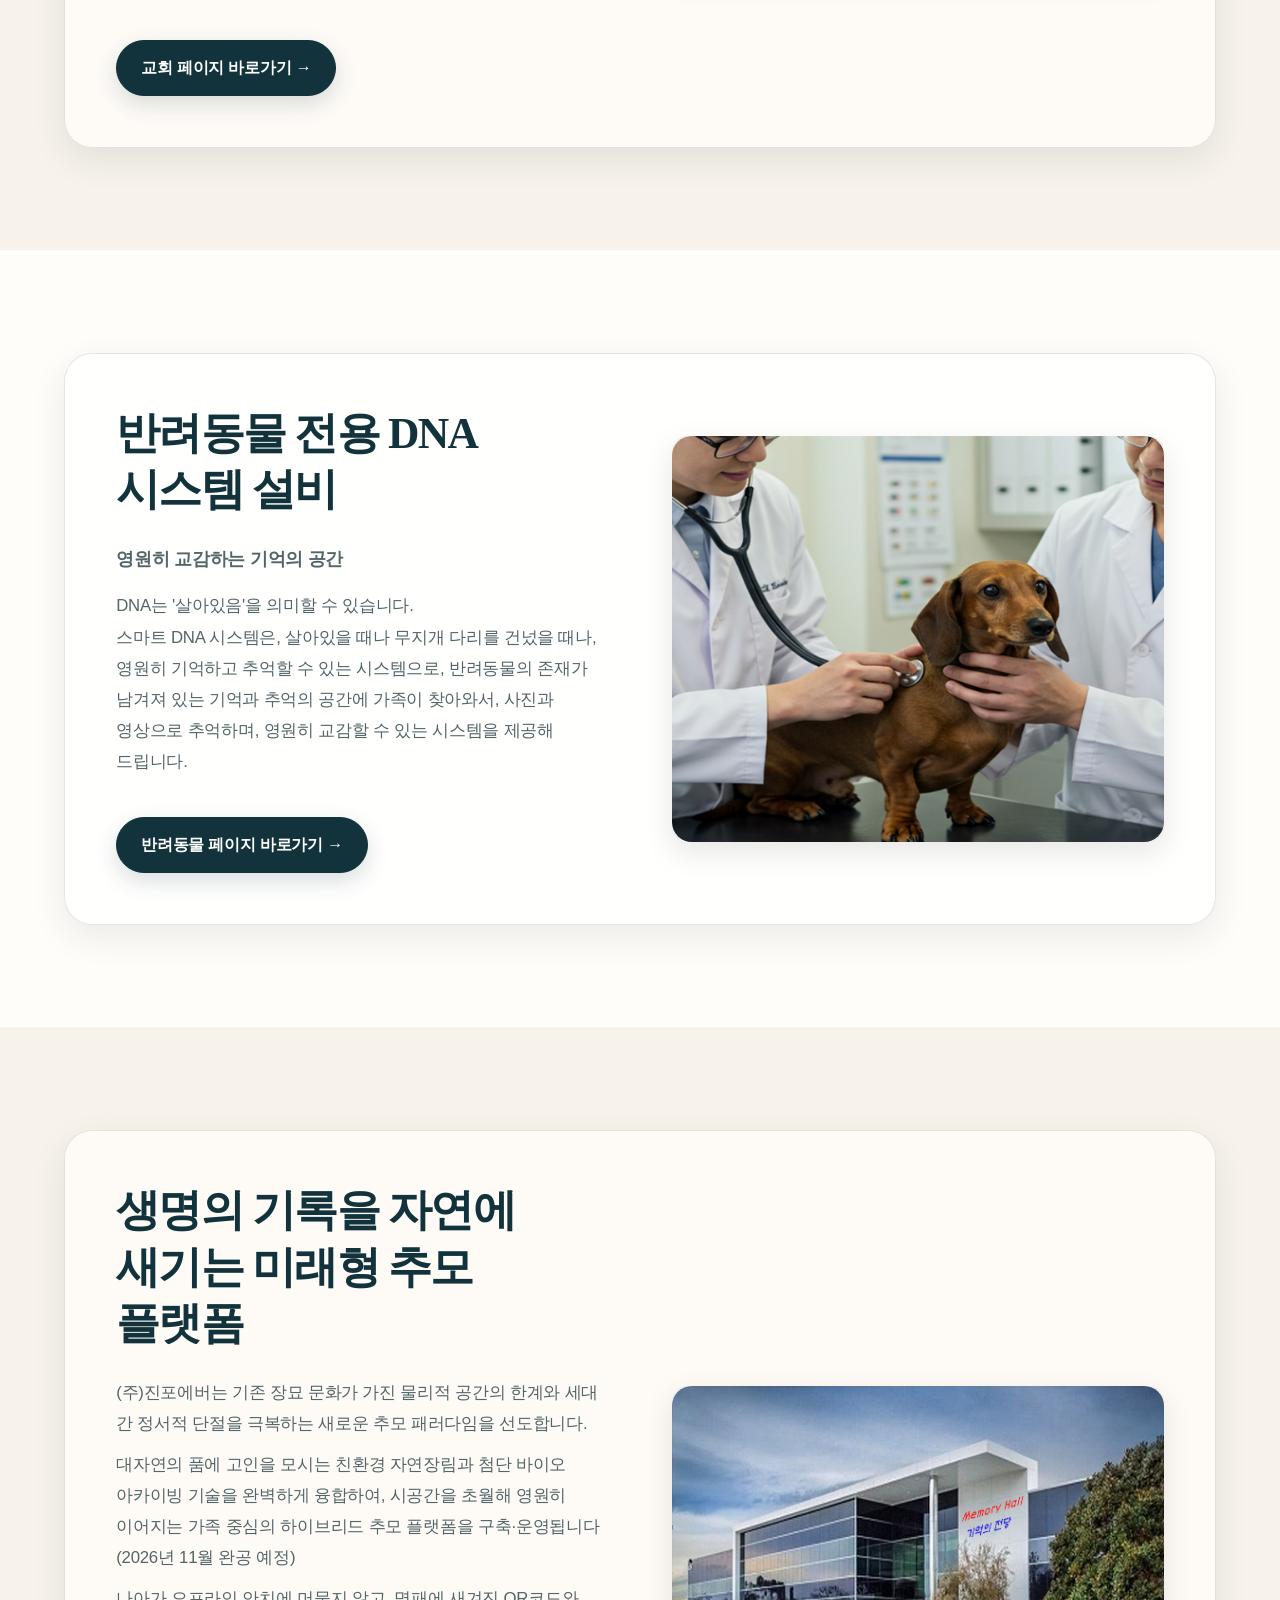
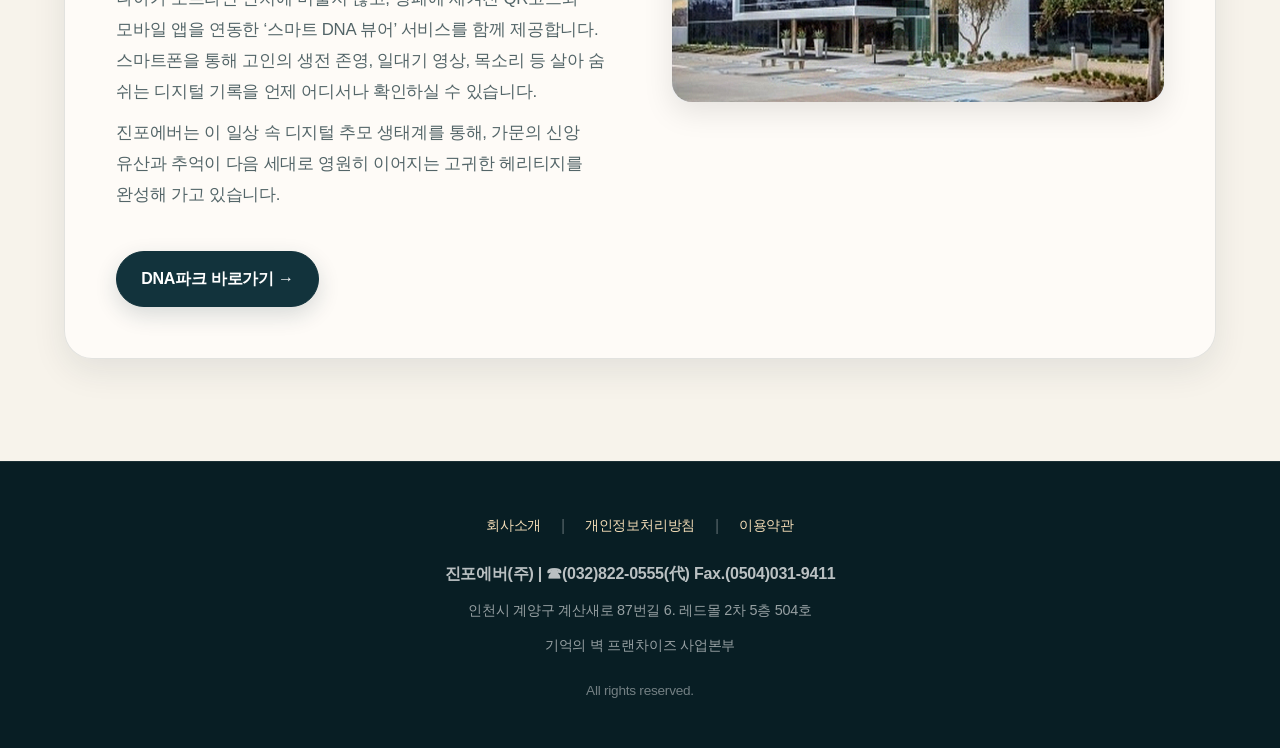
==== commit 6a6f259b: "Add family records navigation" ====
--- a/pages/index.html
+++ b/pages/index.html
@@ -349,7 +349,7 @@
     .intro-grid.reverse { direction: ltr; }
 }
     </style>
-    <link rel="stylesheet" href="../assets/css/renewal.css?v=20261124-3">
+    <link rel="stylesheet" href="../assets/css/renewal.css?v=20261127-1">
 </head>
 <body class="renewal page-home">
 
@@ -365,6 +365,7 @@
                 </div>
             </details>
             <a href="반려동물.html">반려동물</a>
+            <a href="https://www.geneforever.co.kr/V3/dna/familyT/familyTree.php?siteid=3&amp;userid=10" target="_blank" rel="noopener noreferrer">가족 기록</a>
             <a href="DNA파크.html">DNA파크</a>
         </nav>
     </header>
--- a/assets/css/renewal.css
+++ b/assets/css/renewal.css
@@ -74,11 +74,11 @@
 }
 
 body.renewal header nav {
-    width: min(620px, 100%);
+    width: min(680px, 100%);
     display: flex !important;
     align-items: center;
     justify-content: flex-end;
-    gap: 2.5rem !important;
+    gap: 1.25rem !important;
     margin-left: auto;
 }
 
@@ -823,11 +823,13 @@
     body.renewal .logo { padding: 4px 0 2px; text-align: center; }
 
     body.renewal header nav {
-        width: min(620px, 100%);
-        justify-content: flex-end;
+        width: 100%;
+        justify-content: center;
         margin-left: auto;
         overflow: visible;
         padding: 4px 0 2px;
+        gap: 8px !important;
+        flex-wrap: wrap;
         scrollbar-width: none;
     }
 
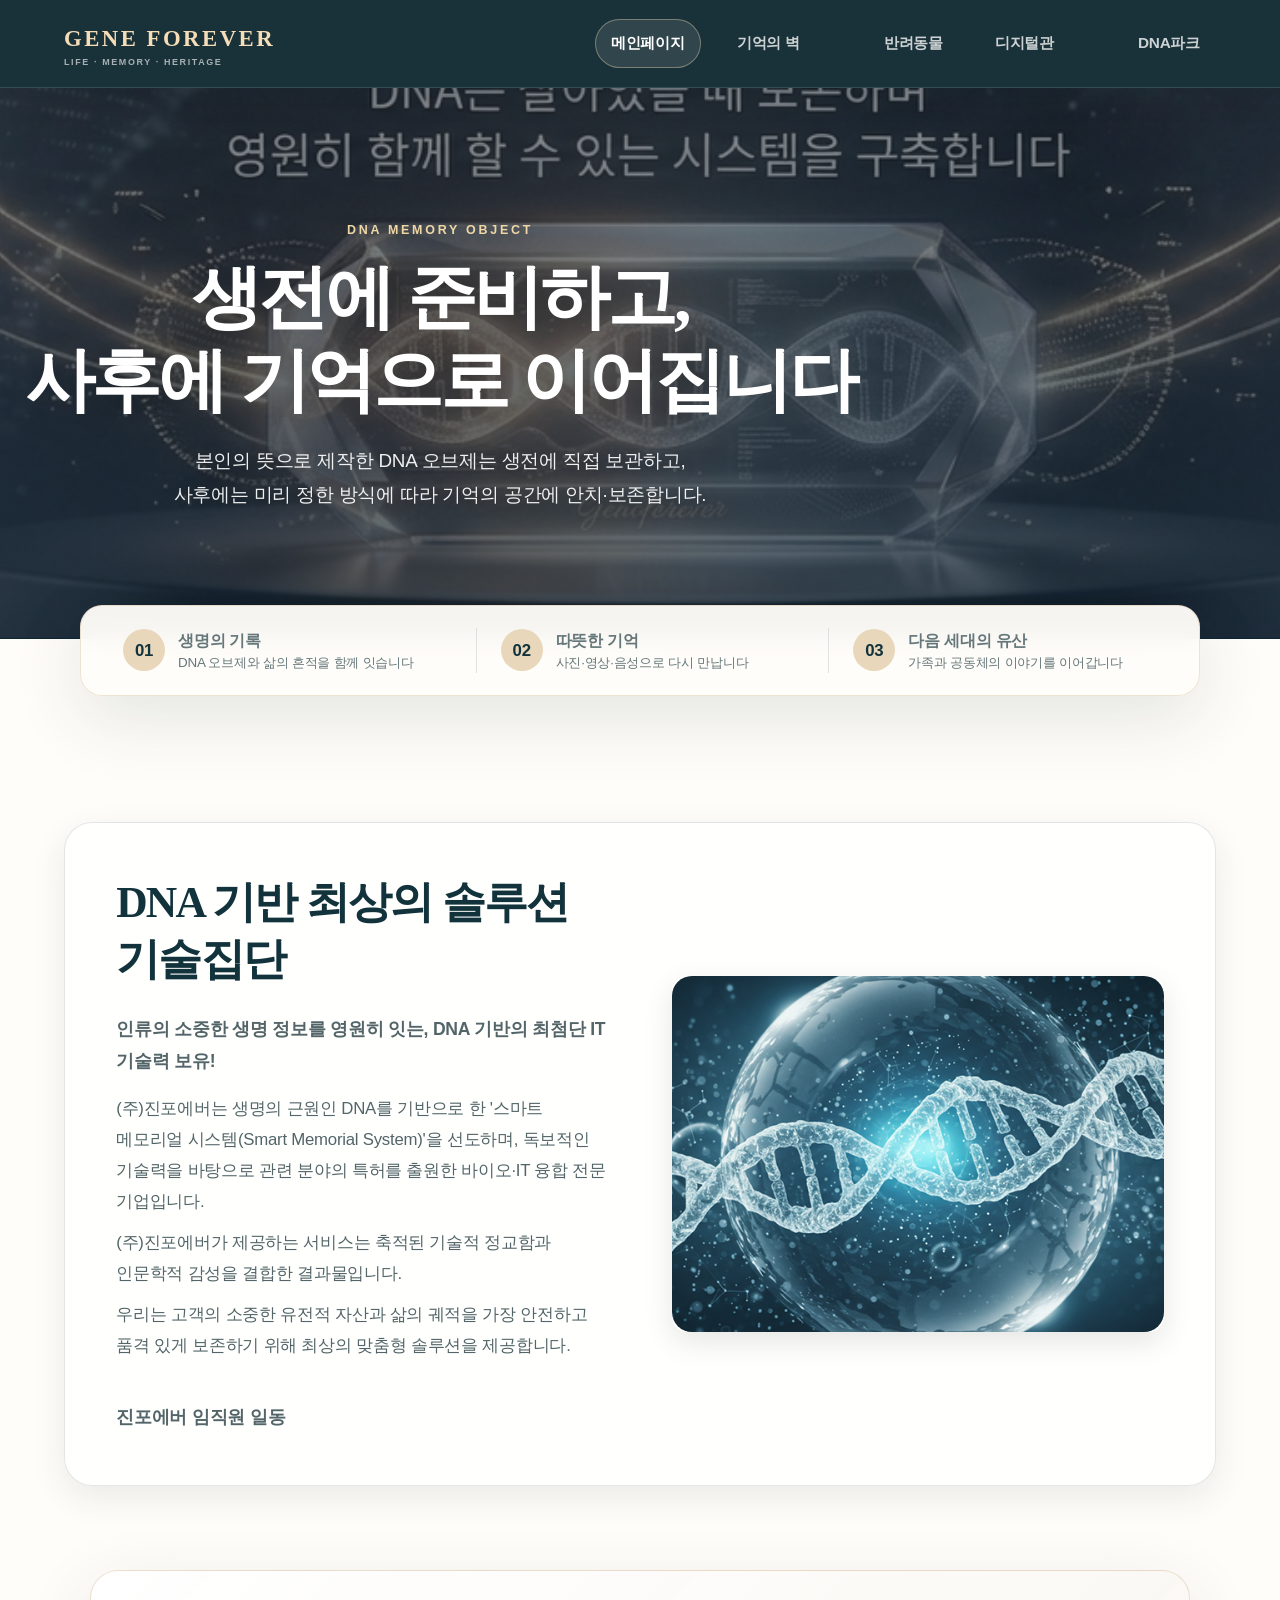
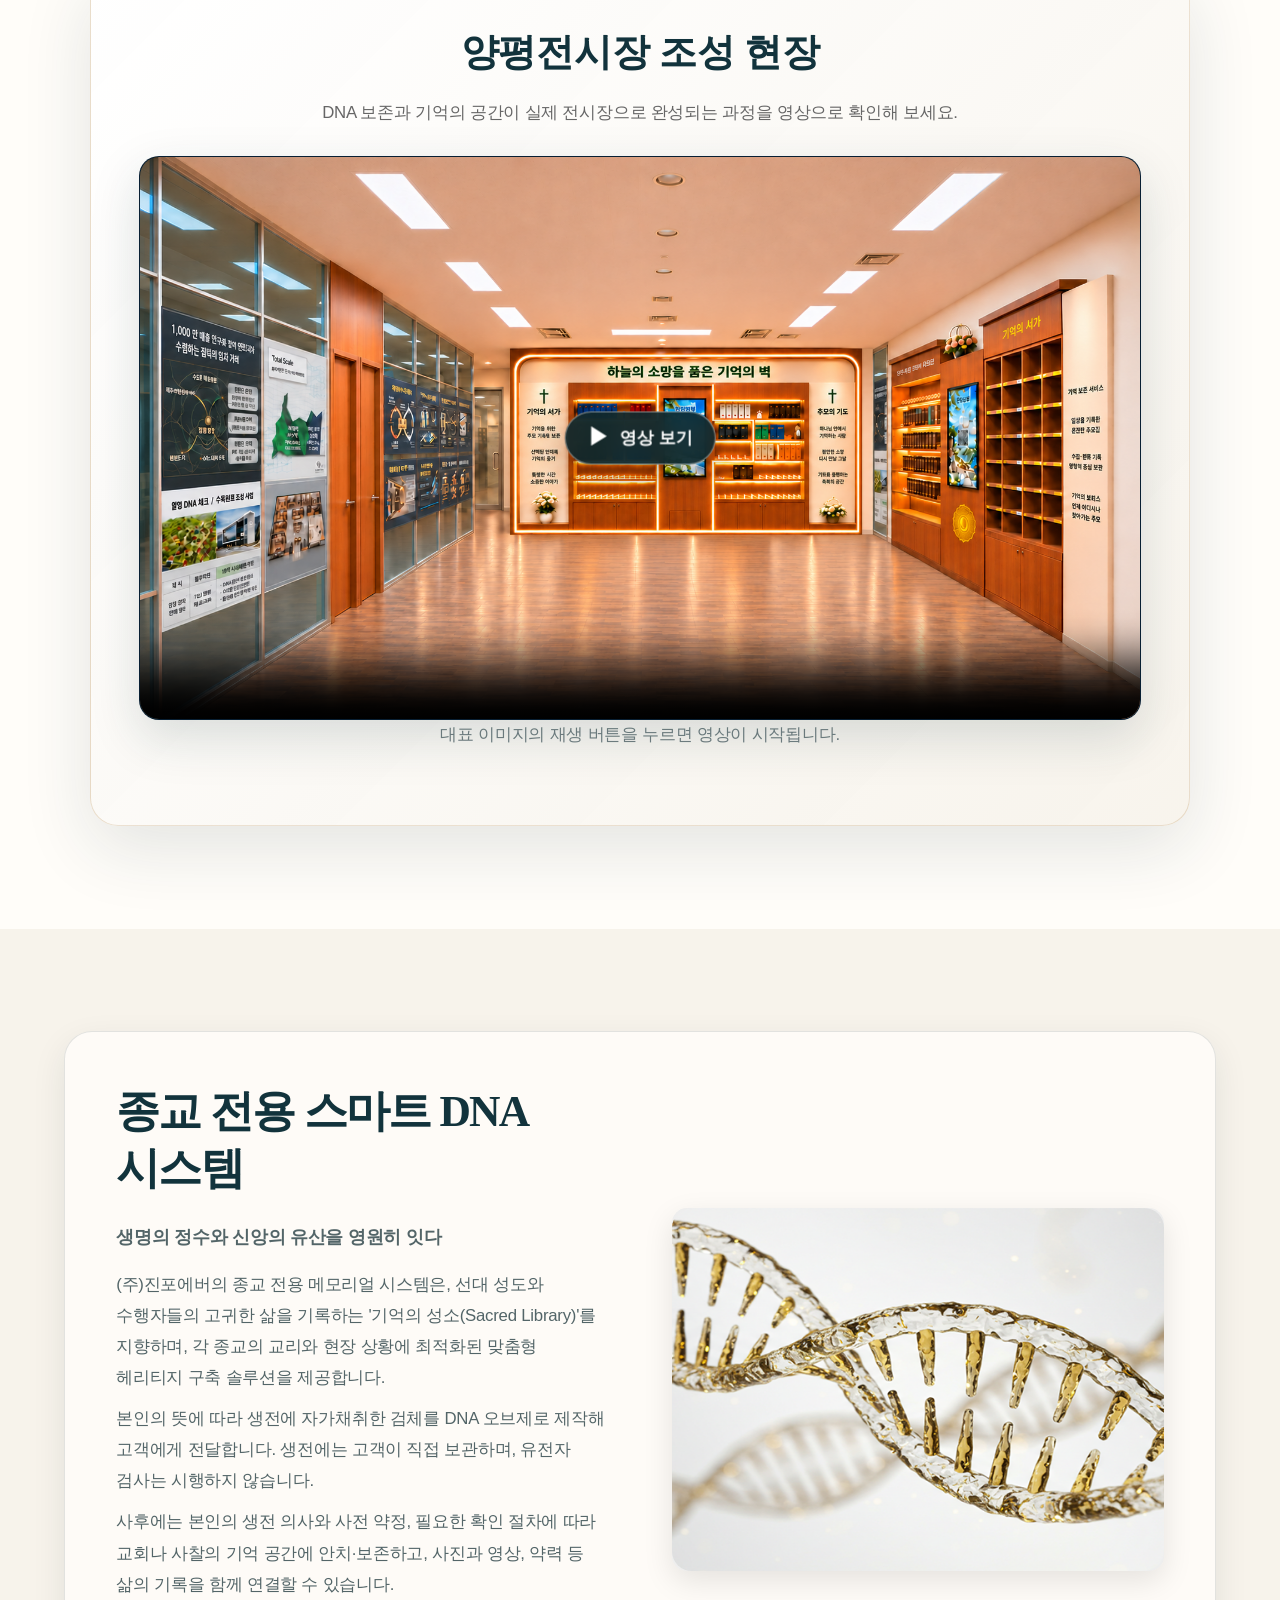
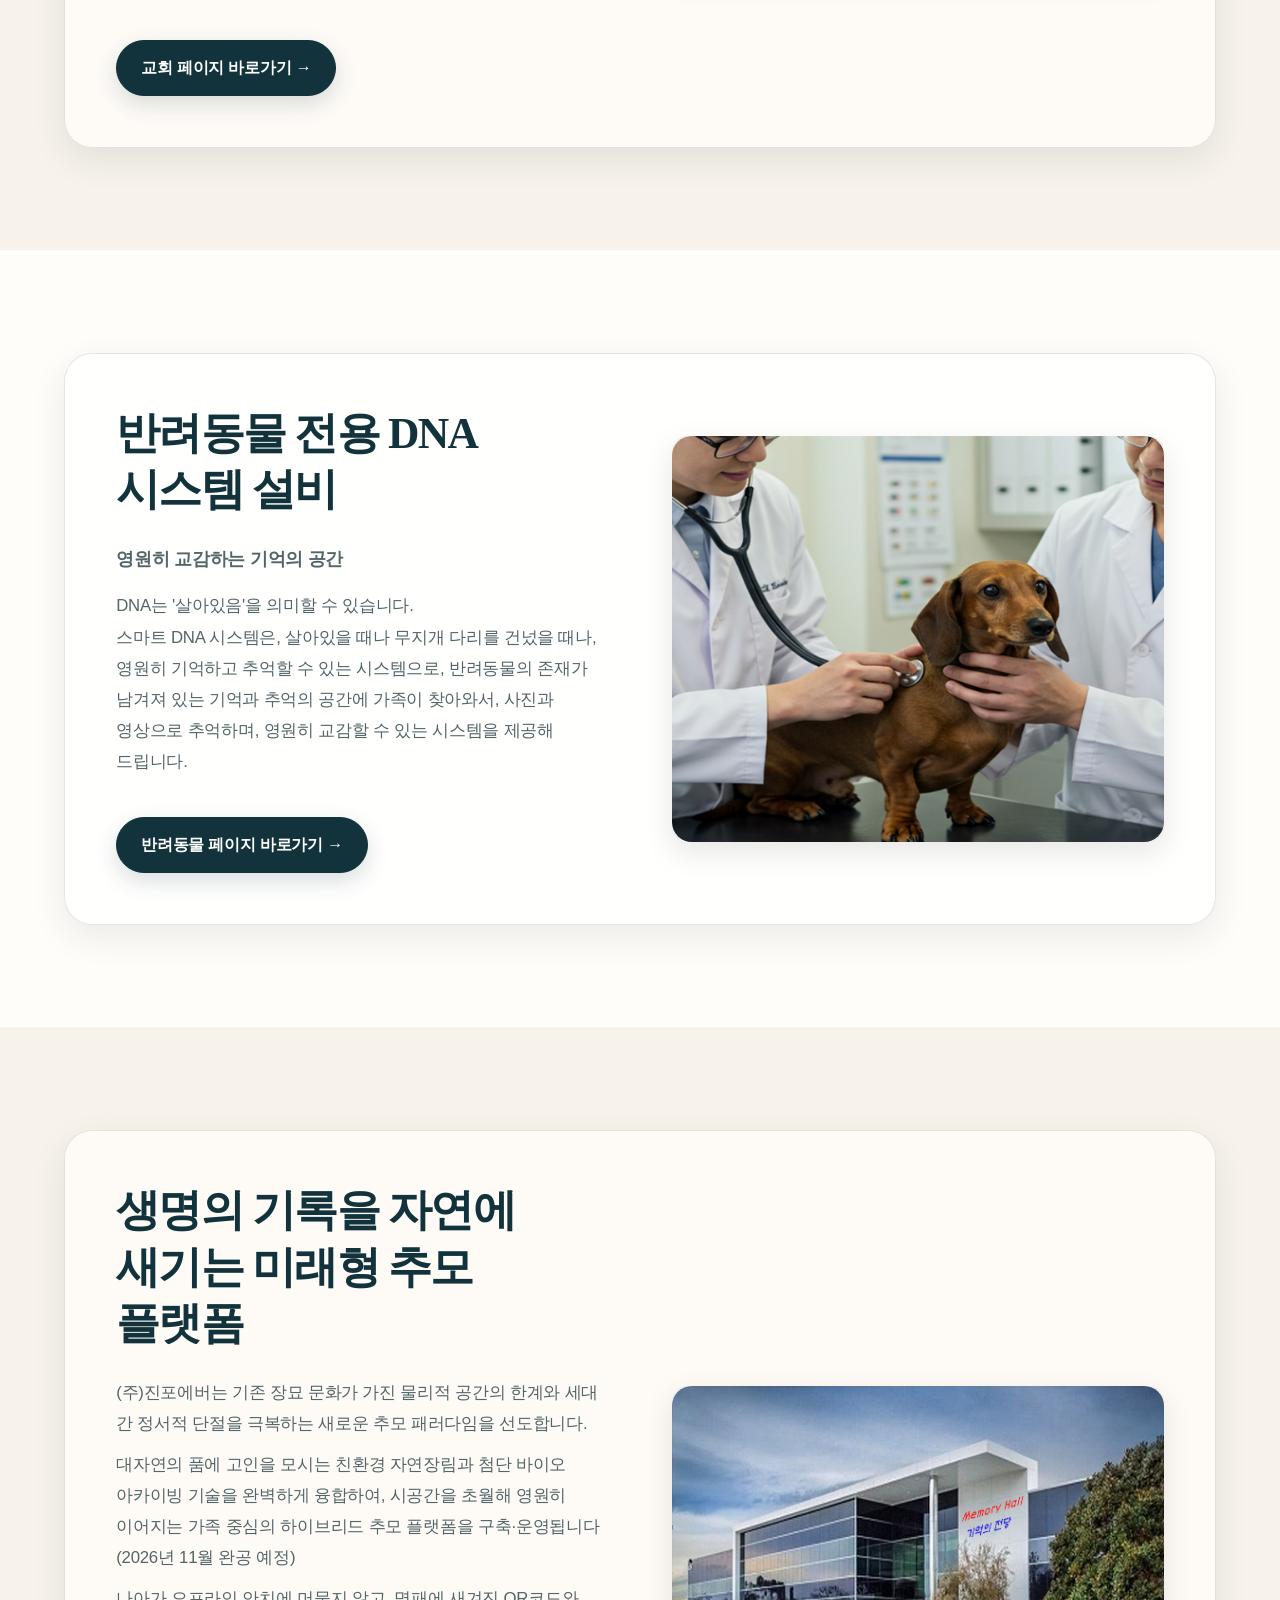
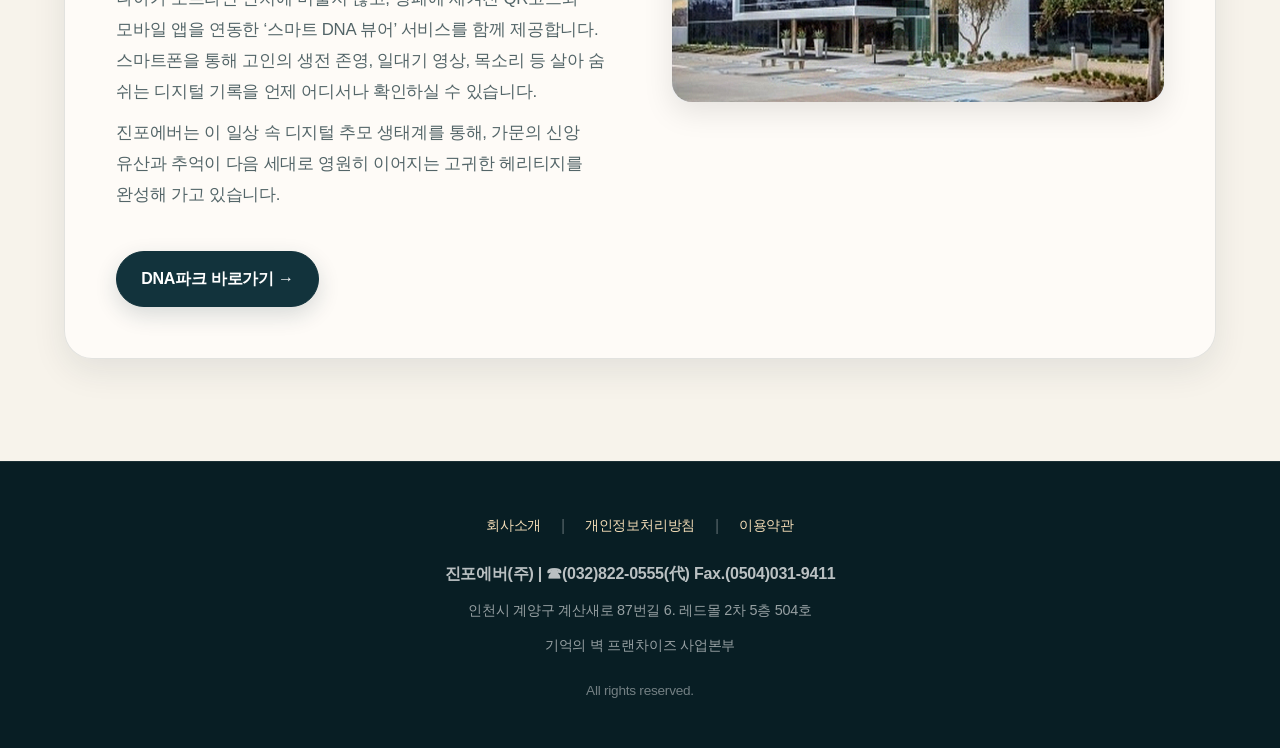
==== commit 149d86d3: "Add digital archive membership pages" ====
--- a/pages/index.html
+++ b/pages/index.html
@@ -349,7 +349,7 @@
     .intro-grid.reverse { direction: ltr; }
 }
     </style>
-    <link rel="stylesheet" href="../assets/css/renewal.css?v=20261127-1">
+    <link rel="stylesheet" href="../assets/css/renewal.css?v=20261128-1">
 </head>
 <body class="renewal page-home">
 
@@ -357,15 +357,21 @@
         <a href="index.html" class="logo">GENE FOREVER</a>
         <nav>
             <a href="#home" style="color: var(--accent-gold);">메인페이지</a>
-            <details class="nav-memory">
+            <details class="nav-dropdown nav-memory">
                 <summary>기억의 벽</summary>
-                <div class="nav-memory-menu">
+                <div class="nav-dropdown-menu">
                     <a href="교회페이지.html">교회</a>
                     <a href="사찰페이지.html">사찰</a>
                 </div>
             </details>
             <a href="반려동물.html">반려동물</a>
-            <a href="https://www.geneforever.co.kr/V3/dna/familyT/familyTree.php?siteid=3&amp;userid=10" target="_blank" rel="noopener noreferrer">가족 기록</a>
+            <details class="nav-dropdown nav-digital">
+                <summary>디지털관</summary>
+                <div class="nav-dropdown-menu">
+                    <a href="가족기록.html">가족기록</a>
+                    <a href="가입신청.html">가입신청</a>
+                </div>
+            </details>
             <a href="DNA파크.html">DNA파크</a>
         </nav>
     </header>
--- a/assets/css/renewal.css
+++ b/assets/css/renewal.css
@@ -101,13 +101,13 @@
     transition: color .2s ease, background .2s ease, border-color .2s ease;
 }
 
-body.renewal header nav .nav-memory {
+body.renewal header nav .nav-dropdown {
     position: relative;
     width: auto;
     flex: 0 0 auto;
 }
 
-body.renewal header nav .nav-memory summary {
+body.renewal header nav .nav-dropdown summary {
     width: auto;
     padding: 10px 15px;
     display: flex;
@@ -125,18 +125,19 @@
     transition: color .2s ease, background .2s ease, border-color .2s ease;
 }
 
-body.renewal header nav .nav-memory summary::-webkit-details-marker { display: none; }
-
-body.renewal header nav .nav-memory summary:hover,
-body.renewal header nav .nav-memory[open] summary,
+body.renewal header nav .nav-dropdown summary::-webkit-details-marker { display: none; }
+
+body.renewal header nav .nav-dropdown summary:hover,
+body.renewal header nav .nav-dropdown[open] summary,
 body.page-church header nav .nav-memory summary,
-body.page-temple header nav .nav-memory summary {
+body.page-temple header nav .nav-memory summary,
+body.page-digital header nav .nav-digital summary {
     color: #fff;
     background: rgba(255,255,255,.1);
     border-color: rgba(244, 221, 183, .38);
 }
 
-body.renewal header nav .nav-memory-menu {
+body.renewal header nav .nav-dropdown-menu {
     position: absolute;
     top: calc(100% + 7px);
     left: 50%;
@@ -154,7 +155,7 @@
     box-shadow: none;
 }
 
-body.renewal header nav .nav-memory-menu a {
+body.renewal header nav .nav-dropdown-menu a {
     display: block;
     width: auto;
     min-width: 0;
@@ -170,7 +171,8 @@
     box-shadow: 0 8px 20px rgba(0,0,0,.2);
 }
 
-body.renewal header nav .nav-memory-menu a:hover {
+body.renewal header nav .nav-dropdown-menu a:hover,
+body.renewal header nav .nav-dropdown-menu a[aria-current="page"] {
     color: #17363a !important;
     background: #f4ddb7;
     border-color: #f4ddb7;
@@ -812,6 +814,268 @@
     box-shadow: var(--renewal-shadow);
 }
 
+/* 디지털관 */
+body.page-digital {
+    background: var(--renewal-cream);
+}
+
+.digital-main {
+    min-height: calc(100vh - 170px);
+    padding: clamp(42px, 7vw, 82px) max(5vw, 22px) 80px;
+}
+
+.digital-container {
+    width: min(1180px, 100%);
+    margin: 0 auto;
+}
+
+.digital-heading {
+    max-width: 760px;
+    margin-bottom: 30px;
+}
+
+.digital-kicker {
+    display: inline-block;
+    margin-bottom: 10px;
+    color: var(--renewal-gold);
+    font-size: .9rem;
+    font-weight: 800;
+    letter-spacing: .12em;
+}
+
+.digital-heading h1 {
+    margin: 0;
+    color: var(--renewal-navy);
+    font-family: Georgia, "Noto Serif KR", serif;
+    font-size: clamp(2.25rem, 5vw, 4.4rem);
+    line-height: 1.13;
+    letter-spacing: -.05em;
+}
+
+.digital-heading p {
+    margin: 16px 0 0;
+    color: #596c70;
+    font-size: 1.05rem;
+    line-height: 1.8;
+}
+
+.digital-frame {
+    overflow: hidden;
+    background: #fff;
+    border: 1px solid var(--renewal-line);
+    border-radius: 24px;
+    box-shadow: var(--renewal-shadow);
+}
+
+.digital-frame iframe {
+    width: 100%;
+    height: min(1050px, 82vh);
+    min-height: 720px;
+    display: block;
+    border: 0;
+    background: #fff;
+}
+
+.digital-frame-note {
+    margin: 14px 4px 0;
+    color: #66777a;
+    font-size: .9rem;
+    text-align: right;
+}
+
+.digital-frame-note a { color: var(--renewal-navy); font-weight: 750; }
+
+.signup-intro {
+    padding: clamp(28px, 5vw, 52px);
+    color: #fff;
+    background: linear-gradient(135deg, var(--renewal-navy-deep), var(--renewal-navy));
+    border-radius: 28px;
+    box-shadow: var(--renewal-shadow);
+}
+
+.signup-intro h1 {
+    margin: 0;
+    color: #fff;
+    font-family: Georgia, "Noto Serif KR", serif;
+    font-size: clamp(2.1rem, 4.5vw, 3.7rem);
+    line-height: 1.2;
+}
+
+.signup-intro p {
+    max-width: 840px;
+    margin: 15px 0 0;
+    color: rgba(255,255,255,.8);
+    font-size: 1.05rem;
+    line-height: 1.8;
+}
+
+.signup-points {
+    margin-top: 28px;
+    display: grid;
+    grid-template-columns: repeat(3, 1fr);
+    gap: 12px;
+}
+
+.signup-point {
+    padding: 18px;
+    background: rgba(255,255,255,.08);
+    border: 1px solid rgba(255,255,255,.12);
+    border-radius: 18px;
+}
+
+.signup-point strong { display: block; color: #f4ddb7; font-size: 1rem; }
+.signup-point span { display: block; margin-top: 6px; color: rgba(255,255,255,.74); font-size: .9rem; line-height: 1.55; }
+
+.signup-choice {
+    margin: 34px auto 0;
+    padding: clamp(24px, 4vw, 38px);
+    background: #fff;
+    border: 1px solid var(--renewal-line);
+    border-radius: 24px;
+    box-shadow: var(--renewal-shadow-soft);
+    text-align: center;
+}
+
+.signup-choice h2 {
+    margin: 0 !important;
+    font-size: clamp(1.55rem, 3vw, 2.2rem) !important;
+}
+
+.signup-choice p { margin: 10px 0 22px; color: #607174; line-height: 1.7; }
+
+.signup-choice-buttons {
+    display: flex;
+    justify-content: center;
+    flex-wrap: wrap;
+    gap: 12px;
+}
+
+.signup-choice-button {
+    min-width: 190px;
+    padding: 13px 22px;
+    color: #fff;
+    background: var(--renewal-navy);
+    border: 1px solid var(--renewal-navy);
+    border-radius: 999px;
+    font: inherit;
+    font-size: 1rem;
+    font-weight: 800;
+    cursor: pointer;
+}
+
+.signup-choice-button:hover,
+.signup-choice-button[aria-pressed="true"] {
+    color: var(--renewal-navy-deep);
+    background: #f4ddb7;
+    border-color: #d6b577;
+}
+
+.application-panel {
+    margin-top: 24px;
+    padding: clamp(24px, 4vw, 42px);
+    background: #fff;
+    border: 1px solid var(--renewal-line);
+    border-radius: 24px;
+    box-shadow: var(--renewal-shadow-soft);
+}
+
+.application-panel.is-hidden { display: none; }
+
+.application-panel h2 {
+    margin: 0 0 8px !important;
+    font-size: clamp(1.6rem, 3vw, 2.2rem) !important;
+}
+
+.application-panel > p { margin: 0 0 26px; color: #607174; line-height: 1.65; }
+
+.application-grid {
+    display: grid;
+    grid-template-columns: repeat(2, minmax(0, 1fr));
+    gap: 18px;
+}
+
+.application-field.full { grid-column: 1 / -1; }
+
+.application-field label {
+    display: block;
+    margin-bottom: 7px;
+    color: var(--renewal-ink);
+    font-size: .95rem;
+    font-weight: 750;
+}
+
+.application-field input,
+.application-field select,
+.application-field textarea {
+    width: 100%;
+    padding: 13px 14px;
+    color: var(--renewal-ink);
+    background: #fff;
+    border: 1px solid #ccd7d5;
+    border-radius: 12px;
+    font: inherit;
+    font-size: 1rem;
+    box-sizing: border-box;
+}
+
+.application-field textarea { min-height: 120px; resize: vertical; }
+.application-field input:focus,
+.application-field select:focus,
+.application-field textarea:focus { outline: 3px solid rgba(182,138,82,.2); border-color: var(--renewal-gold); }
+
+.application-consent {
+    margin-top: 22px;
+    padding: 16px;
+    display: flex;
+    align-items: flex-start;
+    gap: 10px;
+    color: #526568;
+    background: var(--renewal-mist);
+    border-radius: 14px;
+    font-size: .9rem;
+    line-height: 1.6;
+}
+
+.application-consent input { margin-top: 4px; }
+
+.application-notice {
+    margin: 18px 0 0;
+    color: #6b7a7d;
+    font-size: .85rem;
+    line-height: 1.6;
+}
+
+.application-submit {
+    width: 100%;
+    margin-top: 22px;
+    padding: 15px 24px;
+    color: #fff;
+    background: var(--renewal-navy);
+    border: 0;
+    border-radius: 999px;
+    font: inherit;
+    font-size: 1.05rem;
+    font-weight: 800;
+    cursor: pointer;
+}
+
+.application-submit:hover { background: var(--renewal-navy-deep); }
+
+.signup-complete {
+    max-width: 720px;
+    margin: 8vh auto;
+    padding: clamp(32px, 6vw, 62px);
+    background: #fff;
+    border: 1px solid var(--renewal-line);
+    border-radius: 28px;
+    box-shadow: var(--renewal-shadow);
+    text-align: center;
+}
+
+.signup-complete h1 { margin: 0; color: var(--renewal-navy); font-size: clamp(2rem, 4vw, 3rem); }
+.signup-complete p { margin: 16px 0 26px; color: #5f7174; font-size: 1.05rem; line-height: 1.75; }
+.signup-complete a { display: inline-block; padding: 13px 22px; color: #fff; background: var(--renewal-navy); border-radius: 999px; font-weight: 800; text-decoration: none; }
+
 @media (max-width: 900px) {
     body.renewal header {
         min-height: auto;
@@ -835,8 +1099,13 @@
 
     body.renewal header nav::-webkit-scrollbar { display: none; }
     body.renewal header nav a { padding: 8px 10px !important; font-size: .86rem; }
-    body.renewal header nav .nav-memory summary { padding: 8px 10px; font-size: .86rem; white-space: nowrap; }
-    body.renewal header nav .nav-memory-menu { left: 50%; transform: translateX(-50%); }
+    body.renewal header nav .nav-dropdown summary { padding: 8px 10px; font-size: .86rem; white-space: nowrap; }
+    body.renewal header nav .nav-dropdown-menu { left: 50%; transform: translateX(-50%); }
+
+    .signup-points { grid-template-columns: 1fr; }
+    .application-grid { grid-template-columns: 1fr; }
+    .application-field.full { grid-column: auto; }
+    .digital-frame iframe { min-height: 640px; height: 78vh; }
 
     body.renewal .hero {
         min-height: 540px;
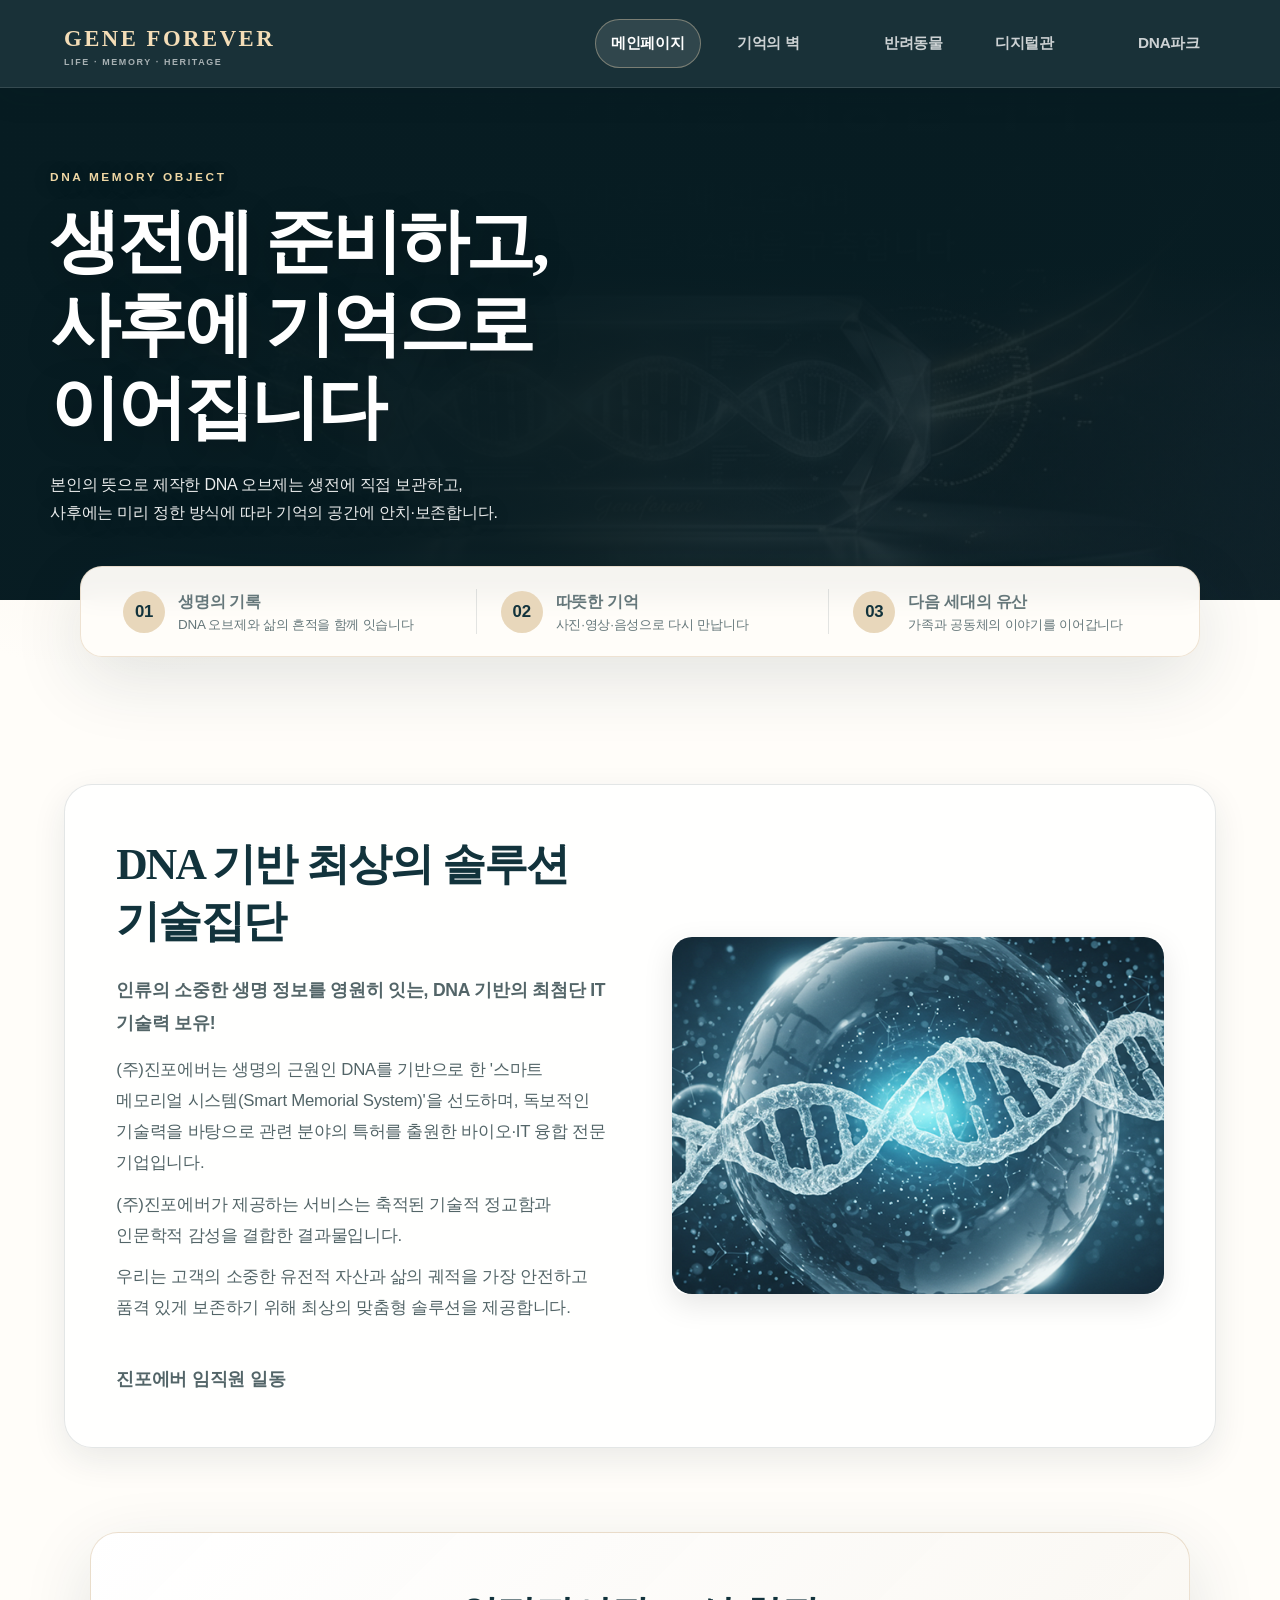
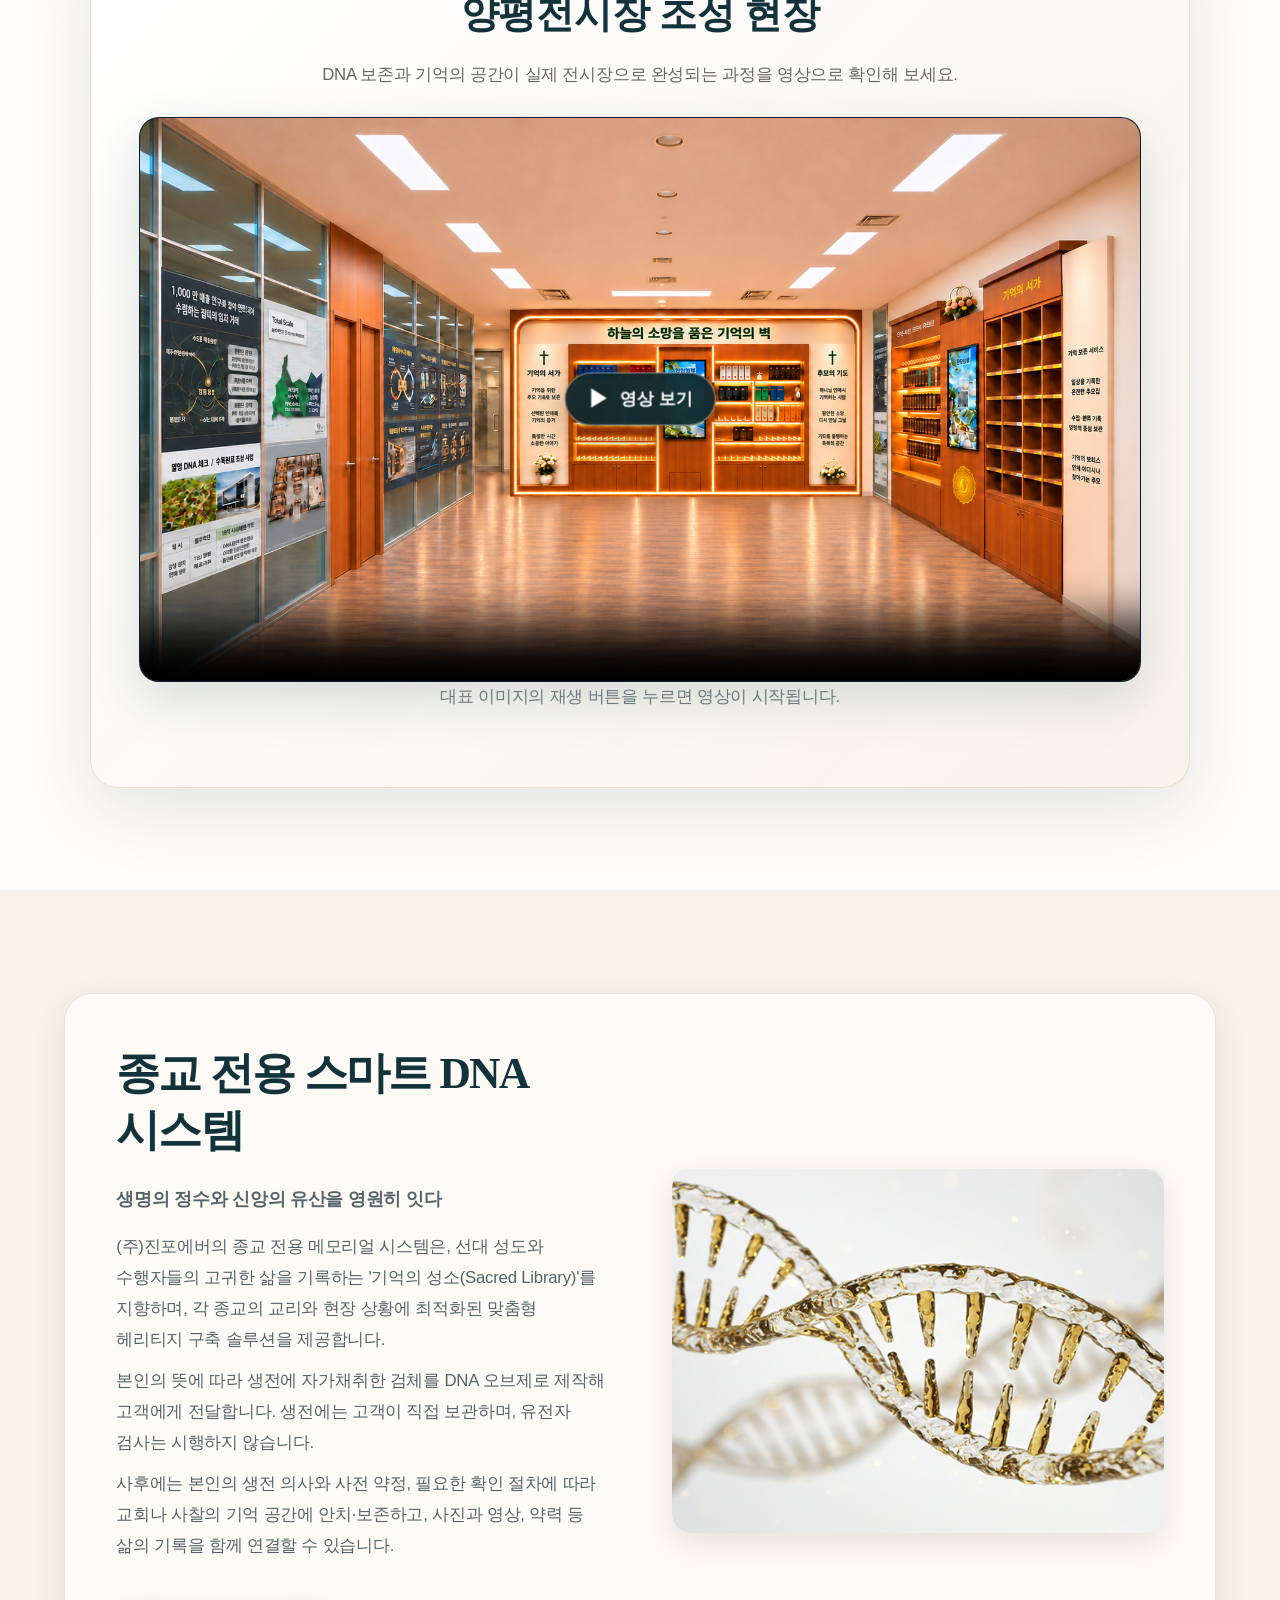
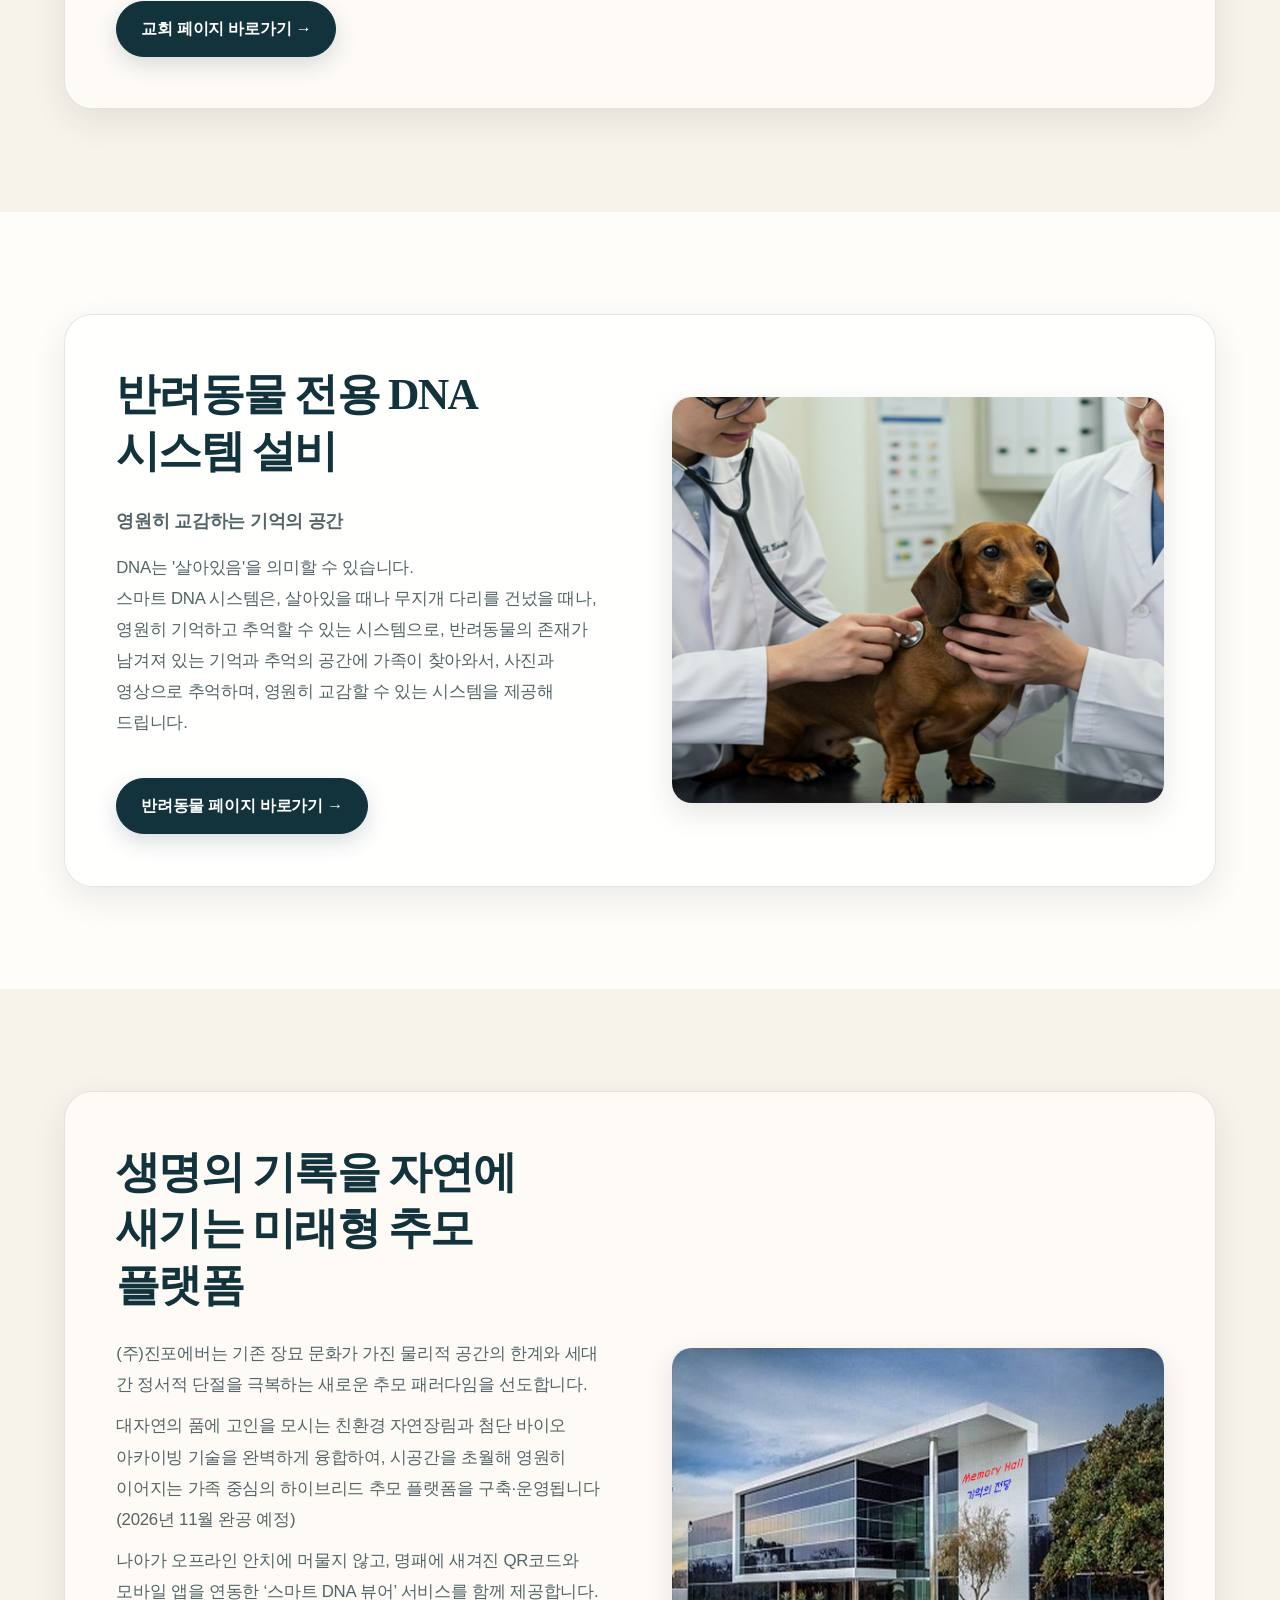
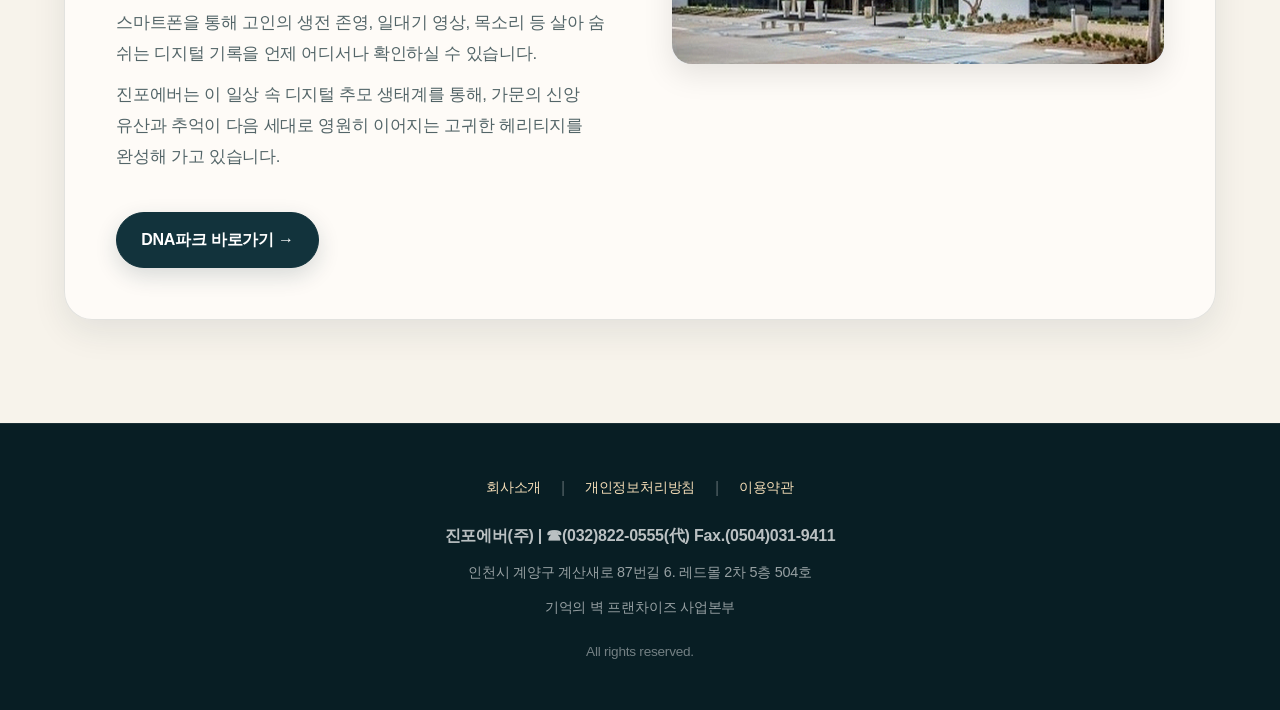
==== commit 6f99c332: "Clean up homepage hero layout" ====
--- a/pages/index.html
+++ b/pages/index.html
@@ -349,7 +349,7 @@
     .intro-grid.reverse { direction: ltr; }
 }
     </style>
-    <link rel="stylesheet" href="../assets/css/renewal.css?v=20261128-1">
+    <link rel="stylesheet" href="../assets/css/renewal.css?v=20261128-2">
 </head>
 <body class="renewal page-home">
 
@@ -379,7 +379,7 @@
     <div class="hero home-process-hero" id="home">
         <img src="../assets/images/브랜드dna앞부분.png" alt="생전에 본인의 뜻으로 DNA 오브제를 제작해 직접 보관하고, 사후에는 기억의 공간에 안치·보존하는 진포에버 시스템입니다.">
         <div class="home-process-hero-copy">
-            <span>DNA MEMORY OBJECT</span>
+            <span class="home-process-kicker">DNA MEMORY OBJECT</span>
             <h1>생전에 준비하고,<br>사후에 기억으로 이어집니다</h1>
             <p>본인의 뜻으로 제작한 DNA 오브제는 생전에 직접 보관하고,<br>사후에는 미리 정한 방식에 따라 기억의 공간에 안치·보존합니다.</p>
         </div>
@@ -714,6 +714,25 @@
         }, observerOptions);
 
         sections.forEach(section => observer.observe(section));
+
+        // 펼친 작은 메뉴가 본문 위에 계속 남지 않도록 정리합니다.
+        const navDropdowns = document.querySelectorAll('details.nav-dropdown');
+        document.addEventListener('click', (event) => {
+            navDropdowns.forEach(dropdown => {
+                if (!dropdown.contains(event.target)) dropdown.removeAttribute('open');
+            });
+        });
+        navDropdowns.forEach(dropdown => {
+            dropdown.addEventListener('toggle', () => {
+                if (!dropdown.open) return;
+                navDropdowns.forEach(other => {
+                    if (other !== dropdown) other.removeAttribute('open');
+                });
+            });
+        });
+        window.addEventListener('scroll', () => {
+            navDropdowns.forEach(dropdown => dropdown.removeAttribute('open'));
+        }, { passive: true });
     </script>
 </body>
 </html>
--- a/assets/css/renewal.css
+++ b/assets/css/renewal.css
@@ -288,10 +288,10 @@
 
 body.page-home .home-process-hero {
     position: relative;
-    min-height: clamp(420px, 43vw, 600px) !important;
+    min-height: clamp(430px, 40vw, 570px) !important;
     display: flex !important;
     align-items: center;
-    justify-content: center;
+    justify-content: flex-start;
     overflow: hidden;
     isolation: isolate;
 }
@@ -302,7 +302,9 @@
     inset: 0;
     z-index: 1;
     display: block;
-    background: linear-gradient(180deg, rgba(18, 39, 57, .22), rgba(18, 39, 57, .52));
+    background:
+        linear-gradient(90deg, rgba(7, 28, 34, .95) 0%, rgba(7, 28, 34, .83) 42%, rgba(7, 28, 34, .38) 72%, rgba(7, 28, 34, .42) 100%),
+        linear-gradient(180deg, rgba(7, 28, 34, 1) 0%, rgba(7, 28, 34, .98) 34%, rgba(7, 28, 34, .72) 54%, rgba(7, 28, 34, .64) 100%);
 }
 
 body.page-home .home-process-hero > img {
@@ -313,44 +315,47 @@
     min-height: 0 !important;
     max-height: none;
     object-fit: cover;
-    object-position: center bottom !important;
-    transform: scale(1.8);
+    object-position: center 72% !important;
+    transform: scale(1.42);
     transform-origin: center bottom;
-    filter: brightness(.68) saturate(.82);
+    filter: brightness(.72) saturate(.82);
 }
 
 body.page-home .home-process-hero-copy {
     position: relative;
     z-index: 2;
-    width: min(880px, calc(100% - 40px));
-    padding: 30px 24px;
+    width: min(1180px, calc(100% - 48px));
+    margin: 0 auto;
+    padding: 38px 0;
     color: #fff;
-    text-align: center;
+    text-align: left;
     text-shadow: 0 3px 18px rgba(0, 0, 0, .42);
 }
 
-body.page-home .home-process-hero-copy span {
+body.page-home .home-process-kicker {
     display: inline-block;
-    margin-bottom: 14px;
+    margin-bottom: 12px;
     color: #efd7a4;
-    font-size: .78rem;
+    font-size: .74rem;
     font-weight: 800;
     letter-spacing: .22em;
 }
 
 body.page-home .home-process-hero-copy h1 {
-    margin: 0 0 18px;
+    max-width: 780px;
+    margin: 0 0 20px;
     color: #fff;
-    font-size: clamp(2rem, 4.2vw, 4rem);
-    line-height: 1.22;
+    font-size: clamp(2.35rem, 3.7vw, 3.55rem);
+    line-height: 1.17;
     letter-spacing: -.035em;
 }
 
 body.page-home .home-process-hero-copy p {
+    max-width: 680px;
     margin: 0;
     color: rgba(255, 255, 255, .92);
-    font-size: clamp(.95rem, 1.5vw, 1.18rem);
-    line-height: 1.8;
+    font-size: clamp(.94rem, 1.25vw, 1.08rem);
+    line-height: 1.75;
 }
 
 .trust-strip {
@@ -1151,6 +1156,11 @@
     body.renewal .hero h1 br { display: none; }
     body.renewal .hero-chip { font-size: .8rem !important; }
     body.page-home .hero img { min-height: 250px; }
+    body.page-home .home-process-hero { min-height: 420px !important; }
+    body.page-home .home-process-hero > img { transform: scale(1.65); object-position: 60% 72% !important; }
+    body.page-home .home-process-hero-copy { width: calc(100% - 36px); padding: 34px 0; }
+    body.page-home .home-process-hero-copy h1 { font-size: clamp(2rem, 10vw, 2.6rem); line-height: 1.18; }
+    body.page-home .home-process-hero-copy p { font-size: .93rem; line-height: 1.7; }
     body.renewal .quick-card,
     body.renewal .card,
     body.renewal .step-card,
